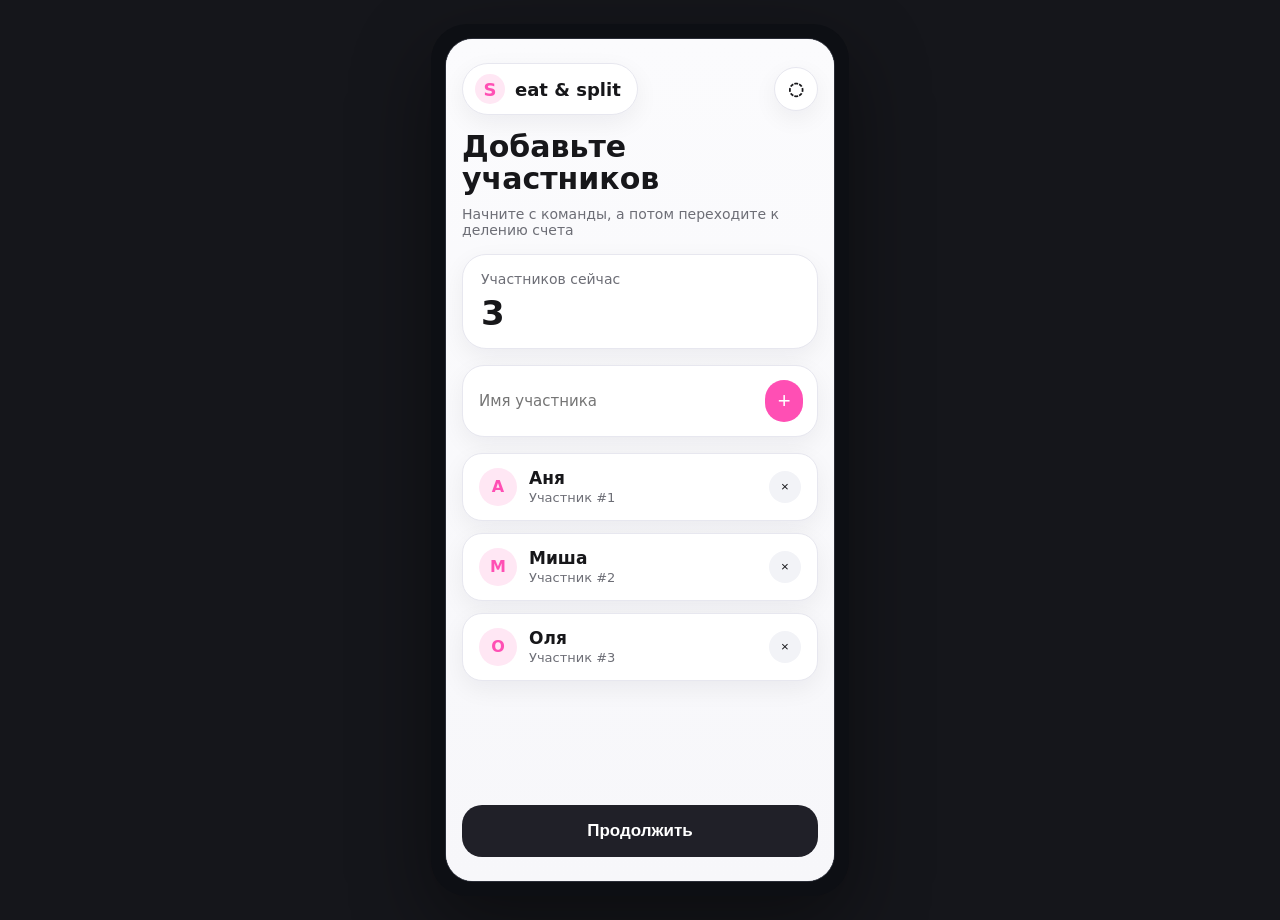
==== SplitShot.html @ 784154a2 "ui-ux/8 добавил интерактивный прототип" ====
<!doctype html>
<html lang="ru">
<head>
<meta charset="utf-8">
<meta name="viewport" content="width=device-width, initial-scale=1">
<title>SplitShot Prototype Fixed</title>
<style>
:root{
  --bg:#f7f7fa; --surface:#ffffff; --surface2:#fbfbfd; --border:#e7e7ef;
  --text:#17171a; --muted:#6d6e76; --accent:#ff4fb4; --accentSoft:#ffe7f4;
  --soft:#f2f3f7; --dark:#202028; --success:#17b26a; --warning:#f79009;
  --shadow:0 8px 24px rgba(23,23,26,.06);
}
body.dark{
  --bg:#121319; --surface:#1a1c25; --surface2:#161821; --border:#2a2d38;
  --text:#f5f7fb; --muted:#aab0bd; --accent:#ff69bf; --accentSoft:#3b2433;
  --soft:#252935; --dark:#f5f7fb; --shadow:0 12px 26px rgba(0,0,0,.26);
}
*{box-sizing:border-box}
body{
  margin:0; font-family:Inter,system-ui,-apple-system,Segoe UI,Roboto,Arial,sans-serif;
  background:#15161b; color:#eef0f4; min-height:100vh; display:grid; place-items:center; padding:24px;
}
.layout{display:flex; gap:28px; align-items:flex-start; justify-content:center; width:100%; max-width:1280px}
.notes{width:340px; line-height:1.45}
.notes h1{margin:0 0 10px; font-size:26px}
.notes p{margin:0 0 10px; color:#cfd3dd}
.chips{display:flex; flex-wrap:wrap; gap:8px}
.chip{padding:10px 14px; border-radius:999px; background:#24262f; color:#fff; font-weight:700; font-size:14px}
.phone-shell{background:#0d0f14; padding:14px; border-radius:36px; box-shadow:0 28px 80px rgba(0,0,0,.42)}
.phone{width:390px; height:844px; position:relative; overflow:hidden; border-radius:28px; background:linear-gradient(180deg,#fbfbfd 0%,#f4f5f9 100%); border:1px solid #2a2d37}
body.dark .phone{background:linear-gradient(180deg,#151821 0%,#10131a 100%)}
.screen{
  position:absolute; inset:0; padding:24px 16px; display:none; flex-direction:column; gap:16px;
  background:linear-gradient(180deg,var(--surface2) 0%,var(--bg) 100%);
}
.screen.active{display:flex}
.header{display:flex; justify-content:space-between; align-items:center}
.head-row{display:flex; align-items:center; gap:12px}
.head-row h2{margin:0; font-size:26px; color:var(--text)}
.brand{
  display:flex; align-items:center; gap:10px; padding:10px 16px 10px 12px; border-radius:999px;
  background:var(--surface); border:1px solid var(--border); box-shadow:var(--shadow);
  color:var(--text); font-size:18px; font-weight:700; cursor:pointer;
}
.brand-logo{width:30px; height:30px; border-radius:50%; display:grid; place-items:center; background:var(--accentSoft); color:var(--accent); font-weight:800}
.icon-btn,.back-btn,.plus-btn,.mini-btn,.toggle,.mini-save{
  border:none; cursor:pointer; transition:transform .16s ease;
}
.icon-btn:hover,.back-btn:hover,.plus-btn:hover,.mini-btn:hover,.mini-save:hover,.brand:hover,.row:hover,.card:hover,.pill:hover,.primary-btn:hover{transform:translateY(-1px)}
.icon-btn,.back-btn{
  width:44px; height:44px; border-radius:999px; background:var(--surface); border:1px solid var(--border);
  box-shadow:var(--shadow); display:grid; place-items:center; color:var(--text); font-size:18px; font-weight:700;
}
.title{font-size:30px; line-height:1.08; font-weight:800; color:var(--text)}
.subtitle{margin-top:-6px; font-size:14px; color:var(--muted)}
.summary,.card,.row,.participant,.profile-box,.input-wrap,.editor-row,.list-box{
  background:var(--surface); border:1px solid var(--border); box-shadow:var(--shadow);
}
.summary{border-radius:24px; padding:16px 18px}
.summary .label{font-size:14px; color:var(--muted)}
.summary .value{margin-top:8px; font-size:34px; font-weight:800; line-height:1.08; color:var(--text)}
.row,.participant{border-radius:20px; padding:14px 16px; display:flex; align-items:center; justify-content:space-between; gap:12px}
.row{padding:18px; cursor:pointer}
.row.selected,.card.selected{border-color:var(--accent); background:rgba(255,79,180,.06)}
.row-title{font-size:18px; font-weight:800; color:var(--text)}
.row-sub{margin-top:4px; font-size:14px; color:var(--muted)}
.tail{color:var(--text); font-weight:800; white-space:nowrap}
.card{border-radius:30px; padding:24px; display:flex; flex-direction:column; gap:22px; cursor:pointer}
.top-row{display:flex; justify-content:space-between; align-items:center}
.soft-icon{width:42px; height:42px; border-radius:50%; background:var(--soft); display:grid; place-items:center; color:var(--text); font-weight:700}
.amount-chip{padding:8px 14px; border-radius:999px; background:var(--dark); color:var(--surface); font-weight:700; font-size:16px}
body.dark .amount-chip,body.dark .primary-btn{color:#17171a}
.badge{padding:6px 10px; border-radius:999px; background:var(--accentSoft); color:var(--accent); font-size:12px; font-weight:800}
.card-title{font-size:21px; line-height:1.15; font-weight:800; color:var(--text)}
.card-sub{margin-top:6px; font-size:14px; color:var(--muted)}
.primary-btn{margin-top:auto; border:none; border-radius:20px; padding:16px 18px; background:var(--dark); color:var(--surface); font-size:17px; font-weight:700; cursor:pointer}
.primary-btn:disabled{opacity:.45; cursor:not-allowed}
.participants-list,.assign-list,.items-list{display:flex; flex-direction:column; gap:12px}
.participant-left{display:flex; align-items:center; gap:12px}
.avatar{width:38px; height:38px; border-radius:50%; display:grid; place-items:center; background:var(--accentSoft); color:var(--accent); font-weight:800}
.participant-name{font-size:17px; font-weight:800; color:var(--text)}
.participant-meta{font-size:13px; color:var(--muted); margin-top:2px}
.mini-btn{width:32px; height:32px; border-radius:999px; background:var(--soft); color:var(--text); display:grid; place-items:center}
.input-wrap,.editor-row{border-radius:22px; padding:14px; display:flex; gap:10px; align-items:center}
.text-input,.number-input,.select-input{
  width:100%; border:none; outline:none; background:transparent; color:var(--text); font-size:15px; font-family:inherit;
}
.number-input{text-align:right; max-width:120px}
.plus-btn{width:42px; height:42px; border-radius:999px; background:var(--accent); color:#fff; display:grid; place-items:center; font-size:22px}
.mini-save{padding:10px 12px; border-radius:14px; background:var(--accent); color:#fff; font-weight:700}
.summary-edit{display:flex; gap:10px; align-items:center; margin-top:12px}
.summary-edit .number-input{
  max-width:120px; background:var(--soft); padding:10px 12px; border-radius:12px; border:1px solid var(--border);
}
.two-inputs{display:grid; grid-template-columns:1fr 110px 42px; gap:10px}
.pill-row{display:flex; gap:10px; flex-wrap:wrap}
.pill{padding:11px 15px; border-radius:999px; border:1px solid var(--border); background:var(--surface); color:var(--text); font-weight:700; cursor:pointer}
.pill.active{background:var(--dark); border-color:var(--dark); color:var(--surface)}
body.dark .pill.active{color:#17171a}
.list-box{border-radius:22px; padding:14px}
.list-title{font-size:13px; color:var(--muted); margin-bottom:10px; text-transform:uppercase; letter-spacing:.04em; font-weight:700}
.history-item{padding:12px 0; border-bottom:1px solid var(--border)}
.history-item:last-child{border-bottom:none}
.history-top{display:flex; justify-content:space-between; gap:12px; color:var(--text); font-weight:800; font-size:15px}
.history-sub{margin-top:4px; color:var(--muted); font-size:13px}
.profile-box{border-radius:24px; padding:18px; display:flex; align-items:center; gap:14px}
.toggle{width:56px; height:32px; border-radius:999px; background:var(--soft); position:relative; border:1px solid var(--border)}
.toggle:after{content:""; position:absolute; top:3px; left:3px; width:24px; height:24px; border-radius:50%; background:var(--surface); box-shadow:0 3px 8px rgba(0,0,0,.12); transition:left .2s ease}
.toggle.on{background:var(--accent); border-color:var(--accent)}
.toggle.on:after{left:27px}
.hint{margin-top:-4px; font-size:12px; color:var(--muted)}
.accent{color:var(--accent); font-weight:800}
</style>
</head>
<body>
<div class="layout">
  <div class="phone-shell">
    <div class="phone">
      <section class="screen active" id="participants">
        <div class="header">
          <div class="brand" data-go="participants"><div class="brand-logo">S</div><span>eat & split</span></div>
          <button class="icon-btn" data-go="profile">◌</button>
        </div>
        <div class="title" data-i18n="participantsTitle">Добавьте<br>участников</div>
        <div class="subtitle" data-i18n="participantsSubtitle">Начните с команды, а потом переходите к делению счета</div>
        <div class="summary">
          <div class="label" data-i18n="participantsNow">Участников сейчас</div>
          <div class="value" id="participantsCountValue">3</div>
        </div>
        <div class="input-wrap">
          <input id="participantNameInput" class="text-input" data-placeholder="participantPlaceholder" placeholder="Имя участника">
          <button class="plus-btn" id="addParticipantBtn">+</button>
        </div>
        <div class="participants-list" id="participantsList">
          <div class="participant"><div class="participant-left"><div class="avatar">А</div><div><div class="participant-name">Аня</div><div class="participant-meta">Участник #1</div></div></div><button class="mini-btn">×</button></div>
          <div class="participant"><div class="participant-left"><div class="avatar">М</div><div><div class="participant-name">Миша</div><div class="participant-meta">Участник #2</div></div></div><button class="mini-btn">×</button></div>
          <div class="participant"><div class="participant-left"><div class="avatar">О</div><div><div class="participant-name">Оля</div><div class="participant-meta">Участник #3</div></div></div><button class="mini-btn">×</button></div>
        </div>
        <button class="primary-btn" id="goToHomeBtn" data-i18n="continue">Продолжить</button>
      </section>

      <section class="screen" id="home">
        <div class="header">
          <div class="brand" data-go="participants"><div class="brand-logo">S</div><span>eat & split</span></div>
          <button class="icon-btn" data-go="profile">◌</button>
        </div>
        <div class="title" data-i18n="homeTitle">Как хотите<br>разделить счет?</div>
        <div class="subtitle" data-i18n="homeSubtitle">Сначала выберите режим, затем подтвердите расчет</div>
        <div class="summary">
          <div class="label" data-i18n="billTotal">Итого по счету</div>
          <div class="value" id="homeTotalValue">2 980 ₽</div>
          <div class="summary-edit">
            <input id="totalAmountInput" class="number-input" type="number" min="0" step="1" value="2980" aria-label="Total amount">
            <button class="mini-save" id="saveTotalBtn" data-i18n="apply">Применить</button>
          </div>
        </div>
        <div class="card selected" data-go="splitSetup">
          <div class="top-row"><div class="soft-icon">◌◌</div><div class="badge" data-i18n="mainFlow">main flow</div></div>
          <div><div class="card-title" data-i18n="splitBill">Разделить счет</div><div class="card-sub" data-i18n="splitBillSub">Поровну, по людям или по позициям</div></div>
        </div>
        <div class="card" data-go="fullPayment">
          <div class="top-row"><div class="soft-icon">◌</div><div class="amount-chip" id="homeAmountChip">2 980 ₽</div></div>
          <div><div class="card-title" data-i18n="payFull">Оплатить счет целиком</div><div class="card-sub" data-i18n="payFullSub">Один участник берет на себя весь счет</div></div>
        </div>
        <button class="primary-btn" data-go="splitSetup" data-i18n="continue">Продолжить</button>
      </section>

      <section class="screen" id="fullPayment">
        <div class="head-row"><button class="back-btn" data-go="home">←</button><h2 data-i18n="fullPaymentTitle">Оплата целиком</h2></div>
        <div class="summary"><div class="label" data-i18n="toPay">К оплате</div><div class="value" id="fullPaymentValue">2 980 ₽</div></div>
        <div class="row"><div><div class="row-title" data-i18n="payer">Плательщик</div><div class="row-sub" data-i18n="payerSub">Один участник оплачивает всю сумму</div></div><div class="tail" data-i18n="onePerson">1 чел.</div></div>
        <div class="row"><div><div class="row-title" data-i18n="participantsInGroup">Участников в компании</div><div class="row-sub" data-i18n="participantsInGroupSub">Для истории и дальнейших сценариев</div></div><div class="tail" id="fullParticipantsTail">3</div></div>
        <button class="primary-btn" id="confirmFullPaymentBtn" data-i18n="confirm">Подтвердить</button>
      </section>

      <section class="screen" id="splitSetup">
        <div class="head-row"><button class="back-btn" data-go="home">←</button><h2 data-i18n="splitModeTitle">Режим деления</h2></div>
        <div class="subtitle" style="margin-top:0" data-i18n="splitModeSubtitle">Выберите подходящий способ распределения суммы</div>
        <div class="row" data-go="equalSplit"><div><div class="row-title" data-i18n="equalSplit">Поровну</div><div class="row-sub" data-i18n="equalSplitSub">Сумма делится на всех участников одинаково</div></div><div class="tail">→</div></div>
        <div class="row" data-go="splitByPeople"><div><div class="row-title" data-i18n="byPeople">По людям</div><div class="row-sub" data-i18n="byPeopleSub">Введите отдельную сумму для каждого участника</div></div><div class="tail">→</div></div>
        <div class="row" data-go="splitByItems"><div><div class="row-title" data-i18n="byItems">По позициям</div><div class="row-sub" data-i18n="byItemsSub">Выберите участника и добавляйте его блюда/позиции</div></div><div class="tail">→</div></div>
      </section>

      <section class="screen" id="equalSplit">
        <div class="head-row"><button class="back-btn" data-go="splitSetup">←</button><h2 data-i18n="equalSplitTitle">Деление поровну</h2></div>
        <div class="summary"><div class="label" data-i18n="totalAmount">Общая сумма</div><div class="value" id="equalTotalValue">2 980 ₽</div></div>
        <div class="row"><div><div class="row-title" data-i18n="participantsCount">Количество участников</div><div class="row-sub" data-i18n="participantsCountSub">Равное деление на всех из списка</div></div><div class="tail" id="equalParticipantsValue">3</div></div>
        <div class="row selected"><div><div class="row-title" data-i18n="eachPays">Каждый платит</div><div class="row-sub" data-i18n="eachPaysSub">Итоговая сумма на человека</div></div><div class="tail accent" id="equalPerPersonValue">993.33 ₽</div></div>
        <button class="primary-btn" id="saveEqualSplitBtn" data-i18n="saveCalculation">Сохранить расчет</button>
      </section>

      <section class="screen" id="splitByPeople">
        <div class="head-row"><button class="back-btn" data-go="splitSetup">←</button><h2 data-i18n="splitByPeopleTitle">Деление по людям</h2></div>
        <div class="summary"><div class="label" data-i18n="assignedToParticipants">Назначено участникам</div><div class="value" id="peopleAssignedTotal">2 980 ₽</div><div class="hint" id="peopleRemainingHint">Остаток: 0 ₽</div></div>
        <div class="assign-list" id="peopleAssignList"></div>
        <button class="primary-btn" id="savePeopleSplitBtn" data-i18n="saveCalculation">Сохранить расчет</button>
      </section>

      <section class="screen" id="splitByItems">
        <div class="head-row"><button class="back-btn" data-go="splitSetup">←</button><h2 data-i18n="splitByItemsTitle">Деление по позициям</h2></div>
        <div class="pill-row" id="itemParticipantsPills"></div>
        <div class="two-inputs">
          <div class="input-wrap" style="padding:0 14px; min-height:50px;"><input id="itemNameInput" class="text-input" data-placeholder="itemNamePlaceholder" placeholder="Название позиции"></div>
          <div class="input-wrap" style="padding:0 14px; min-height:50px;"><input id="itemPriceInput" class="number-input" type="number" min="0" step="1" data-placeholder="pricePlaceholder" placeholder="₽"></div>
          <button class="plus-btn" id="addItemBtn">+</button>
        </div>
        <div class="summary"><div class="label" data-i18n="assignedByItems">Назначено по позициям</div><div class="value" id="itemsAssignedTotal">0 ₽</div><div class="hint" id="itemsRemainingHint">Остаток: 2 980 ₽</div></div>
        <div class="items-list" id="itemsList"></div>
        <button class="primary-btn" id="saveItemsSplitBtn" data-i18n="saveCalculation">Сохранить расчет</button>
      </section>

      <section class="screen" id="profile">
        <div class="head-row"><button class="back-btn" data-go="home">←</button><h2 data-i18n="profileTitle">Профиль</h2></div>
        <div class="profile-box"><div class="avatar">G</div><div><div class="row-title" style="font-size:24px">Guest</div><div class="row-sub" data-i18n="localProfile">Локальный профиль приложения</div></div></div>
        <div class="row" id="themeRow"><div><div class="row-title" data-i18n="theme">Тема</div><div class="row-sub" data-i18n="themeSub">Переключение между светлой и темной</div></div><div class="tail" id="themeTail">Светлая</div></div>
        <div class="row" data-go="historyScreen"><div><div class="row-title" data-i18n="history">История</div><div class="row-sub" data-i18n="historySub">Ранее сохраненные разделения счета</div></div><div class="tail">→</div></div>
        <div class="row" data-go="settingsScreen"><div><div class="row-title" data-i18n="settings">Настройки</div><div class="row-sub" data-i18n="settingsSub">Язык интерфейса и уведомления</div></div><div class="tail">→</div></div>
      </section>

      <section class="screen" id="historyScreen">
        <div class="head-row"><button class="back-btn" data-go="profile">←</button><h2 data-i18n="history">История</h2></div>
        <div class="list-box"><div class="list-title" data-i18n="savedCalculations">Сохраненные расчеты</div><div id="historyList"></div></div>
      </section>

      <section class="screen" id="settingsScreen">
        <div class="head-row"><button class="back-btn" data-go="profile">←</button><h2 data-i18n="settings">Настройки</h2></div>
        <div class="row" style="cursor:default">
          <div style="flex:1"><div class="row-title" data-i18n="language">Язык</div><div class="row-sub" data-i18n="languageSub">Выберите язык интерфейса</div></div>
          <select id="languageSelect" class="select-input" style="max-width:140px; background:var(--soft); padding:10px 12px; border-radius:12px; border:1px solid var(--border);">
            <option value="Русский">Русский</option>
            <option value="English">English</option>
            <option value="Deutsch">Deutsch</option>
          </select>
        </div>
        <div class="row" style="cursor:default">
          <div style="flex:1"><div class="row-title" data-i18n="notifications">Уведомления</div><div class="row-sub" data-i18n="notificationsSub">Напоминания и системные сообщения</div></div>
          <button class="toggle on" id="notificationsToggle"></button>
        </div>
        <div class="summary"><div class="label" data-i18n="currentSettings">Текущие настройки</div><div class="value" id="settingsSummaryValue" style="font-size:28px">Русский · Вкл</div></div>
      </section>
    </div>
  </div>
</div>

<script>
(function () {
  var state = {
    total: 2980,
    participants: ["Аня", "Миша", "Оля"],
    theme: "light",
    language: "Русский",
    notifications: true,
    byPeople: {},
    selectedParticipant: "Аня",
    items: {"Аня":[{name:"Паста",price:990}],"Миша":[{name:"Пицца",price:1290}],"Оля":[]},
    history: [{type:"draft"}]
  };

  var locales = {
    "Русский": {
      notesTitle: "SplitShot — working prototype",
      notesText: "Исправленная версия: участники отображаются, добавляются, сумма меняется, язык меняется во всем приложении.",
      chip1: "Участники", chip2: "Сумма счета", chip3: "Язык", chip4: "История",
      participantsTitle: "Добавьте<br>участников",
      participantsSubtitle: "Начните с команды, а потом переходите к делению счета",
      participantsNow: "Участников сейчас",
      participantPlaceholder: "Имя участника",
      continue: "Продолжить",
      homeTitle: "Как хотите<br>разделить счет?",
      homeSubtitle: "Сначала выберите режим, затем подтвердите расчет",
      billTotal: "Итого по счету",
      editBill: "Изменить сумму счета",
      editBillSub: "Новое значение применяется ко всем экранам",
      apply: "Применить",
      mainFlow: "main flow",
      splitBill: "Разделить счет",
      splitBillSub: "Поровну, по людям или по позициям",
      payFull: "Оплатить счет целиком",
      payFullSub: "Один участник берет на себя весь счет",
      fullPaymentTitle: "Оплата целиком",
      toPay: "К оплате",
      payer: "Плательщик",
      payerSub: "Один участник оплачивает всю сумму",
      onePerson: "1 чел.",
      participantsInGroup: "Участников в компании",
      participantsInGroupSub: "Для истории и дальнейших сценариев",
      confirm: "Подтвердить",
      splitModeTitle: "Режим деления",
      splitModeSubtitle: "Выберите подходящий способ распределения суммы",
      equalSplit: "Поровну",
      equalSplitSub: "Сумма делится на всех участников одинаково",
      byPeople: "По людям",
      byPeopleSub: "Введите отдельную сумму для каждого участника",
      byItems: "По позициям",
      byItemsSub: "Выберите участника и добавляйте его блюда/позиции",
      equalSplitTitle: "Деление поровну",
      totalAmount: "Общая сумма",
      participantsCount: "Количество участников",
      participantsCountSub: "Равное деление на всех из списка",
      eachPays: "Каждый платит",
      eachPaysSub: "Итоговая сумма на человека",
      saveCalculation: "Сохранить расчет",
      splitByPeopleTitle: "Деление по людям",
      assignedToParticipants: "Назначено участникам",
      splitByItemsTitle: "Деление по позициям",
      itemNamePlaceholder: "Название позиции",
      pricePlaceholder: "₽",
      assignedByItems: "Назначено по позициям",
      profileTitle: "Профиль",
      localProfile: "Локальный профиль приложения",
      theme: "Тема",
      themeSub: "Переключение между светлой и темной",
      history: "История",
      historySub: "Ранее сохраненные разделения счета",
      settings: "Настройки",
      settingsSub: "Язык интерфейса и уведомления",
      savedCalculations: "Сохраненные расчеты",
      language: "Язык",
      languageSub: "Выберите язык интерфейса",
      notifications: "Уведомления",
      notificationsSub: "Напоминания и системные сообщения",
      currentSettings: "Текущие настройки",
      light: "Светлая",
      dark: "Темная",
      on: "Вкл",
      off: "Выкл",
      participantIndex: "Участник #{index}",
      individualAmount: "Индивидуальная сумма",
      remaining: "Остаток: {amount}",
      assignedItemTo: "Позиция назначена участнику {name}",
      noItemsYet: "Пока нет позиций",
      historyDraftTitle: "Стартовый пример",
      historyDraftDetails: "Подготовлен экран для презентации",
      historyEqualTitle: "Деление поровну",
      historyEqualDetails: "{count} участников · по {amount} каждому",
      historyPeopleTitle: "Деление по людям",
      historyPeopleDetails: "Назначено {assigned} · остаток {remaining}",
      historyItemsTitle: "Деление по позициям",
      historyItemsDetails: "{count} позиций · назначено {assigned}",
      historyFullTitle: "Оплата целиком",
      historyFullDetails: "Один участник оплатил {amount}"
    },
    "English": {
      notesTitle: "SplitShot — working prototype",
      notesText: "Fixed version: participants render correctly, can be added, total price changes, and language updates across the whole app.",
      chip1: "Participants", chip2: "Bill total", chip3: "Language", chip4: "History",
      participantsTitle: "Add<br>participants",
      participantsSubtitle: "Start with the group, then continue to bill splitting",
      participantsNow: "Participants now",
      participantPlaceholder: "Participant name",
      continue: "Continue",
      homeTitle: "How do you want<br>to split the bill?",
      homeSubtitle: "Choose a mode first, then confirm the calculation",
      billTotal: "Bill total",
      editBill: "Edit bill amount",
      editBillSub: "The new value is applied on all screens",
      apply: "Apply",
      mainFlow: "main flow",
      splitBill: "Split the bill",
      splitBillSub: "Equally, by people, or by items",
      payFull: "Pay the full bill",
      payFullSub: "One participant covers the whole bill",
      fullPaymentTitle: "Full payment",
      toPay: "To pay",
      payer: "Payer",
      payerSub: "One participant pays the whole amount",
      onePerson: "1 person",
      participantsInGroup: "Participants in group",
      participantsInGroupSub: "Used for history and follow-up flows",
      confirm: "Confirm",
      splitModeTitle: "Split mode",
      splitModeSubtitle: "Choose the preferred way to distribute the amount",
      equalSplit: "Equal split",
      equalSplitSub: "The total is split equally among all participants",
      byPeople: "By people",
      byPeopleSub: "Enter a separate amount for each participant",
      byItems: "By items",
      byItemsSub: "Choose a participant and add their items",
      equalSplitTitle: "Equal split",
      totalAmount: "Total amount",
      participantsCount: "Participants count",
      participantsCountSub: "Equal split across everyone in the list",
      eachPays: "Each pays",
      eachPaysSub: "Final amount per person",
      saveCalculation: "Save calculation",
      splitByPeopleTitle: "Split by people",
      assignedToParticipants: "Assigned to participants",
      splitByItemsTitle: "Split by items",
      itemNamePlaceholder: "Item name",
      pricePlaceholder: "$",
      assignedByItems: "Assigned by items",
      profileTitle: "Profile",
      localProfile: "Local app profile",
      theme: "Theme",
      themeSub: "Switch between light and dark",
      history: "History",
      historySub: "Previously saved bill splits",
      settings: "Settings",
      settingsSub: "Interface language and notifications",
      savedCalculations: "Saved calculations",
      language: "Language",
      languageSub: "Choose the interface language",
      notifications: "Notifications",
      notificationsSub: "Reminders and system messages",
      currentSettings: "Current settings",
      light: "Light",
      dark: "Dark",
      on: "On",
      off: "Off",
      participantIndex: "Participant #{index}",
      individualAmount: "Individual amount",
      remaining: "Remaining: {amount}",
      assignedItemTo: "Item assigned to {name}",
      noItemsYet: "No items yet",
      historyDraftTitle: "Starter example",
      historyDraftDetails: "Presentation screen prepared",
      historyEqualTitle: "Equal split",
      historyEqualDetails: "{count} participants · {amount} each",
      historyPeopleTitle: "Split by people",
      historyPeopleDetails: "Assigned {assigned} · remaining {remaining}",
      historyItemsTitle: "Split by items",
      historyItemsDetails: "{count} items · assigned {assigned}",
      historyFullTitle: "Full payment",
      historyFullDetails: "One participant paid {amount}"
    },
    "Deutsch": {
      notesTitle: "SplitShot — funktionierender Prototyp",
      notesText: "Korrigierte Version: Teilnehmer werden angezeigt, können hinzugefügt werden, der Gesamtbetrag ändert sich und die Sprache aktualisiert die ganze App.",
      chip1: "Teilnehmer", chip2: "Rechnungsbetrag", chip3: "Sprache", chip4: "Verlauf",
      participantsTitle: "Teilnehmer<br>hinzufügen",
      participantsSubtitle: "Starte mit der Gruppe und gehe dann zur Aufteilung der Rechnung",
      participantsNow: "Teilnehmer aktuell",
      participantPlaceholder: "Name des Teilnehmers",
      continue: "Weiter",
      homeTitle: "Wie möchtet ihr<br>die Rechnung teilen?",
      homeSubtitle: "Wähle zuerst einen Modus und bestätige dann die Berechnung",
      billTotal: "Rechnung gesamt",
      editBill: "Rechnungsbetrag ändern",
      editBillSub: "Der neue Wert gilt auf allen Screens",
      apply: "Anwenden",
      mainFlow: "main flow",
      splitBill: "Rechnung teilen",
      splitBillSub: "Gleichmäßig, nach Personen oder nach Positionen",
      payFull: "Komplett bezahlen",
      payFullSub: "Eine Person übernimmt die ganze Rechnung",
      fullPaymentTitle: "Komplettzahlung",
      toPay: "Zu zahlen",
      payer: "Zahler",
      payerSub: "Eine Person zahlt den Gesamtbetrag",
      onePerson: "1 Person",
      participantsInGroup: "Teilnehmer in der Gruppe",
      participantsInGroupSub: "Für Verlauf und weitere Abläufe",
      confirm: "Bestätigen",
      splitModeTitle: "Teilungsmodus",
      splitModeSubtitle: "Wähle die passende Art der Verteilung",
      equalSplit: "Gleichmäßig",
      equalSplitSub: "Der Gesamtbetrag wird gleichmäßig auf alle verteilt",
      byPeople: "Nach Personen",
      byPeopleSub: "Gib für jede Person einen eigenen Betrag ein",
      byItems: "Nach Positionen",
      byItemsSub: "Wähle eine Person und füge ihre Positionen hinzu",
      equalSplitTitle: "Gleichmäßige Teilung",
      totalAmount: "Gesamtbetrag",
      participantsCount: "Anzahl Teilnehmer",
      participantsCountSub: "Gleichmäßig auf alle in der Liste verteilt",
      eachPays: "Jede Person zahlt",
      eachPaysSub: "Endbetrag pro Person",
      saveCalculation: "Berechnung speichern",
      splitByPeopleTitle: "Nach Personen teilen",
      assignedToParticipants: "Teilnehmern zugewiesen",
      splitByItemsTitle: "Nach Positionen teilen",
      itemNamePlaceholder: "Name der Position",
      pricePlaceholder: "€",
      assignedByItems: "Nach Positionen zugewiesen",
      profileTitle: "Profil",
      localProfile: "Lokales App-Profil",
      theme: "Thema",
      themeSub: "Zwischen hell und dunkel wechseln",
      history: "Verlauf",
      historySub: "Frühere gespeicherte Aufteilungen",
      settings: "Einstellungen",
      settingsSub: "Sprache und Benachrichtigungen",
      savedCalculations: "Gespeicherte Berechnungen",
      language: "Sprache",
      languageSub: "Wähle die Sprache der Oberfläche",
      notifications: "Benachrichtigungen",
      notificationsSub: "Erinnerungen und Systemmeldungen",
      currentSettings: "Aktuelle Einstellungen",
      light: "Hell",
      dark: "Dunkel",
      on: "An",
      off: "Aus",
      participantIndex: "Teilnehmer #{index}",
      individualAmount: "Individueller Betrag",
      remaining: "Rest: {amount}",
      assignedItemTo: "Position zugewiesen an {name}",
      noItemsYet: "Noch keine Positionen",
      historyDraftTitle: "Startbeispiel",
      historyDraftDetails: "Präsentationsscreen vorbereitet",
      historyEqualTitle: "Gleichmäßige Teilung",
      historyEqualDetails: "{count} Teilnehmer · jeweils {amount}",
      historyPeopleTitle: "Nach Personen teilen",
      historyPeopleDetails: "{assigned} zugewiesen · Rest {remaining}",
      historyItemsTitle: "Nach Positionen teilen",
      historyItemsDetails: "{count} Positionen · {assigned} zugewiesen",
      historyFullTitle: "Komplettzahlung",
      historyFullDetails: "Eine Person zahlte {amount}"
    }
  };

  var screens = document.querySelectorAll(".screen");

  function tr(key, params) {
    var dict = locales[state.language] || locales["Русский"];
    var text = dict[key] || key;
    params = params || {};
    Object.keys(params).forEach(function (k) {
      text = text.replace(new RegExp("\\{" + k + "\\}", "g"), params[k]);
    });
    return text;
  }

  function localeCode() {
    if (state.language === "English") return "en-US";
    if (state.language === "Deutsch") return "de-DE";
    return "ru-RU";
  }

  function currencySymbol() {
    if (state.language === "English") return "$";
    if (state.language === "Deutsch") return "€";
    return "₽";
  }

  function formatCurrency(n) {
    n = Number(n || 0);
    return n.toLocaleString(localeCode(), {maximumFractionDigits: 2}) + " " + currencySymbol();
  }

  function initials(name) {
    return (name || "?").trim().charAt(0).toUpperCase();
  }

  function ensureState() {
    var each = +(state.total / Math.max(state.participants.length, 1)).toFixed(2);
    state.participants.forEach(function (name) {
      if (state.byPeople[name] === undefined) state.byPeople[name] = each;
      if (!state.items[name]) state.items[name] = [];
    });
    if (state.participants.indexOf(state.selectedParticipant) === -1) {
      state.selectedParticipant = state.participants[0] || "";
    }
  }

  function historyText(entry) {
    if (entry.type === "equal") {
      return {title: tr("historyEqualTitle"), details: tr("historyEqualDetails", {count: entry.count, amount: formatCurrency(entry.per)})};
    }
    if (entry.type === "people") {
      return {title: tr("historyPeopleTitle"), details: tr("historyPeopleDetails", {assigned: formatCurrency(entry.assigned), remaining: formatCurrency(entry.remaining)})};
    }
    if (entry.type === "items") {
      return {title: tr("historyItemsTitle"), details: tr("historyItemsDetails", {count: entry.count, assigned: formatCurrency(entry.assigned)})};
    }
    if (entry.type === "full") {
      return {title: tr("historyFullTitle"), details: tr("historyFullDetails", {amount: formatCurrency(entry.amount)})};
    }
    return {title: tr("historyDraftTitle"), details: tr("historyDraftDetails")};
  }

  function applyStaticTranslations() {
    document.documentElement.lang = state.language === "English" ? "en" : (state.language === "Deutsch" ? "de" : "ru");
    Array.prototype.forEach.call(document.querySelectorAll("[data-i18n]"), function (el) {
      el.innerHTML = tr(el.getAttribute("data-i18n"));
    });
    Array.prototype.forEach.call(document.querySelectorAll("[data-placeholder]"), function (el) {
      el.placeholder = tr(el.getAttribute("data-placeholder"));
    });
    document.getElementById("languageSelect").value = state.language;
  }

  function showScreen(id) {
    Array.prototype.forEach.call(screens, function (screen) {
      screen.classList.remove("active");
      screen.style.display = "none";
    });
    var next = document.getElementById(id);
    next.style.display = "flex";
    next.classList.add("active");
  }

  function renderParticipants() {
    ensureState();
    var box = document.getElementById("participantsList");
    box.innerHTML = "";
    state.participants.forEach(function (name, index) {
      var div = document.createElement("div");
      div.className = "participant";
      div.innerHTML =
        '<div class="participant-left">' +
          '<div class="avatar">' + initials(name) + '</div>' +
          '<div><div class="participant-name">' + name + '</div><div class="participant-meta">' + tr("participantIndex", {index: index + 1}) + '</div></div>' +
        '</div>' +
        '<button class="mini-btn" data-remove="' + name + '">×</button>';
      box.appendChild(div);
    });
    document.getElementById("participantsCountValue").textContent = String(state.participants.length);
    document.getElementById("goToHomeBtn").disabled = state.participants.length === 0;
    document.getElementById("fullParticipantsTail").textContent = String(state.participants.length);
  }

  function renderHome() {
    document.getElementById("homeTotalValue").textContent = formatCurrency(state.total);
    document.getElementById("homeAmountChip").textContent = formatCurrency(state.total);
    document.getElementById("fullPaymentValue").textContent = formatCurrency(state.total);
    document.getElementById("equalTotalValue").textContent = formatCurrency(state.total);
    document.getElementById("totalAmountInput").value = String(state.total);
  }

  function renderEqual() {
    var count = Math.max(state.participants.length, 1);
    var per = +(state.total / count).toFixed(2);
    document.getElementById("equalParticipantsValue").textContent = String(count);
    document.getElementById("equalPerPersonValue").textContent = formatCurrency(per);
  }

  function renderPeople() {
    ensureState();
    var box = document.getElementById("peopleAssignList");
    box.innerHTML = "";
    var assigned = 0;
    state.participants.forEach(function (name) {
      var value = Number(state.byPeople[name] || 0);
      assigned += value;
      var row = document.createElement("div");
      row.className = "participant";
      row.innerHTML =
        '<div class="participant-left">' +
          '<div class="avatar">' + initials(name) + '</div>' +
          '<div><div class="participant-name">' + name + '</div><div class="participant-meta">' + tr("individualAmount") + '</div></div>' +
        '</div>' +
        '<input class="number-input people-input" data-name="' + name + '" type="number" min="0" step="1" value="' + value + '">';
      box.appendChild(row);
    });
    var remaining = +(state.total - assigned).toFixed(2);
    document.getElementById("peopleAssignedTotal").textContent = formatCurrency(assigned);
    var hint = document.getElementById("peopleRemainingHint");
    hint.textContent = tr("remaining", {amount: formatCurrency(remaining)});
    hint.style.color = Math.abs(remaining) < 0.01 ? "var(--success)" : "var(--warning)";
  }

  function renderItems() {
    ensureState();
    var pills = document.getElementById("itemParticipantsPills");
    pills.innerHTML = "";
    state.participants.forEach(function (name) {
      var p = document.createElement("button");
      p.className = "pill" + (state.selectedParticipant === name ? " active" : "");
      p.textContent = name;
      p.addEventListener("click", function () {
        state.selectedParticipant = name;
        renderItems();
      });
      pills.appendChild(p);
    });

    var box = document.getElementById("itemsList");
    box.innerHTML = "";
    var assigned = 0;

    state.participants.forEach(function (name) {
      var list = state.items[name] || [];
      var subtotal = 0;
      list.forEach(function (item) { subtotal += Number(item.price || 0); });
      assigned += subtotal;

      var wrap = document.createElement("div");
      wrap.className = "list-box";
      var html = '<div class="list-title">' + name + ' · ' + formatCurrency(subtotal) + '</div>';
      if (list.length) {
        list.forEach(function (item) {
          html += '<div class="history-item"><div class="history-top"><span>' + item.name + '</span><span>' + formatCurrency(item.price) + '</span></div><div class="history-sub">' + tr("assignedItemTo", {name: name}) + '</div></div>';
        });
      } else {
        html += '<div class="history-sub">' + tr("noItemsYet") + '</div>';
      }
      wrap.innerHTML = html;
      box.appendChild(wrap);
    });

    var remaining = +(state.total - assigned).toFixed(2);
    document.getElementById("itemsAssignedTotal").textContent = formatCurrency(assigned);
    var hint = document.getElementById("itemsRemainingHint");
    hint.textContent = tr("remaining", {amount: formatCurrency(remaining)});
    hint.style.color = Math.abs(remaining) < 0.01 ? "var(--success)" : "var(--warning)";
  }

  function renderProfile() {
    document.getElementById("themeTail").textContent = state.theme === "dark" ? tr("dark") : tr("light");
  }

  function renderHistory() {
    var box = document.getElementById("historyList");
    box.innerHTML = "";
    state.history.forEach(function (entry) {
      var loc = historyText(entry);
      var div = document.createElement("div");
      div.className = "history-item";
      div.innerHTML =
        '<div class="history-top"><span>' + loc.title + '</span><span>' + formatCurrency(entry.amount || state.total) + '</span></div>' +
        '<div class="history-sub">' + loc.details + (entry.date ? " · " + entry.date : "") + '</div>';
      box.appendChild(div);
    });
  }

  function renderSettings() {
    document.getElementById("languageSelect").value = state.language;
    document.getElementById("notificationsToggle").classList.toggle("on", state.notifications);
    document.getElementById("settingsSummaryValue").textContent = state.language + " · " + (state.notifications ? tr("on") : tr("off"));
  }

  function applyTheme() {
    document.body.classList.toggle("dark", state.theme === "dark");
    renderProfile();
  }

  function normalizeAfterTotal() {
    var each = +(state.total / Math.max(state.participants.length, 1)).toFixed(2);
    state.participants.forEach(function (name) {
      state.byPeople[name] = each;
    });
  }

  function renderAll() {
    applyStaticTranslations();
    renderParticipants();
    renderHome();
    renderEqual();
    renderPeople();
    renderItems();
    renderProfile();
    renderHistory();
    renderSettings();
  }

  document.addEventListener("click", function (e) {
    var goEl = e.target.closest("[data-go]");
    if (goEl) {
      showScreen(goEl.getAttribute("data-go"));
      return;
    }

    var removeEl = e.target.closest("[data-remove]");
    if (removeEl) {
      var name = removeEl.getAttribute("data-remove");
      state.participants = state.participants.filter(function (p) { return p !== name; });
      delete state.byPeople[name];
      delete state.items[name];
      renderAll();
      return;
    }
  });

  document.getElementById("participantNameInput").addEventListener("keydown", function (e) {
    if (e.key === "Enter") {
      document.getElementById("addParticipantBtn").click();
    }
  });

  document.getElementById("addParticipantBtn").addEventListener("click", function () {
    var input = document.getElementById("participantNameInput");
    var value = input.value.trim();
    if (!value) return;
    state.participants.push(value);
    state.byPeople[value] = +(state.total / Math.max(state.participants.length, 1)).toFixed(2);
    state.items[value] = [];
    state.selectedParticipant = value;
    input.value = "";
    renderAll();
  });

  document.getElementById("goToHomeBtn").addEventListener("click", function () {
    showScreen("home");
  });

  document.getElementById("saveTotalBtn").addEventListener("click", function () {
    var next = Number(document.getElementById("totalAmountInput").value || 0);
    state.total = Math.max(0, next);
    normalizeAfterTotal();
    renderAll();
  });

  document.getElementById("themeRow").addEventListener("click", function () {
    state.theme = state.theme === "dark" ? "light" : "dark";
    applyTheme();
  });

  document.getElementById("languageSelect").addEventListener("change", function (e) {
    state.language = e.target.value;
    renderAll();
  });

  document.getElementById("notificationsToggle").addEventListener("click", function () {
    state.notifications = !state.notifications;
    renderSettings();
  });

  document.getElementById("peopleAssignList").addEventListener("input", function (e) {
    if (!e.target.classList.contains("people-input")) return;
    state.byPeople[e.target.getAttribute("data-name")] = Number(e.target.value || 0);
    renderPeople();
  });

  document.getElementById("addItemBtn").addEventListener("click", function () {
    var name = document.getElementById("itemNameInput").value.trim();
    var price = Number(document.getElementById("itemPriceInput").value || 0);
    if (!name || !price || !state.selectedParticipant) return;
    state.items[state.selectedParticipant].push({name: name, price: price});
    document.getElementById("itemNameInput").value = "";
    document.getElementById("itemPriceInput").value = "";
    renderItems();
  });

  document.getElementById("confirmFullPaymentBtn").addEventListener("click", function () {
    state.history.unshift({type: "full", amount: state.total, date: new Date().toLocaleString(localeCode())});
    renderHistory();
    showScreen("historyScreen");
  });

  document.getElementById("saveEqualSplitBtn").addEventListener("click", function () {
    var per = +(state.total / Math.max(state.participants.length, 1)).toFixed(2);
    state.history.unshift({type: "equal", amount: state.total, count: state.participants.length, per: per, date: new Date().toLocaleString(localeCode())});
    renderHistory();
    showScreen("historyScreen");
  });

  document.getElementById("savePeopleSplitBtn").addEventListener("click", function () {
    var assigned = 0;
    state.participants.forEach(function (name) { assigned += Number(state.byPeople[name] || 0); });
    var remaining = +(state.total - assigned).toFixed(2);
    state.history.unshift({type: "people", amount: state.total, assigned: assigned, remaining: remaining, date: new Date().toLocaleString(localeCode())});
    renderHistory();
    showScreen("historyScreen");
  });

  document.getElementById("saveItemsSplitBtn").addEventListener("click", function () {
    var assigned = 0;
    var count = 0;
    state.participants.forEach(function (name) {
      (state.items[name] || []).forEach(function (item) {
        assigned += Number(item.price || 0);
        count += 1;
      });
    });
    state.history.unshift({type: "items", amount: state.total, assigned: assigned, count: count, date: new Date().toLocaleString(localeCode())});
    renderHistory();
    showScreen("historyScreen");
  });

  renderAll();
  applyTheme();
  showScreen("participants");
})();
</script>
</body>
</html>
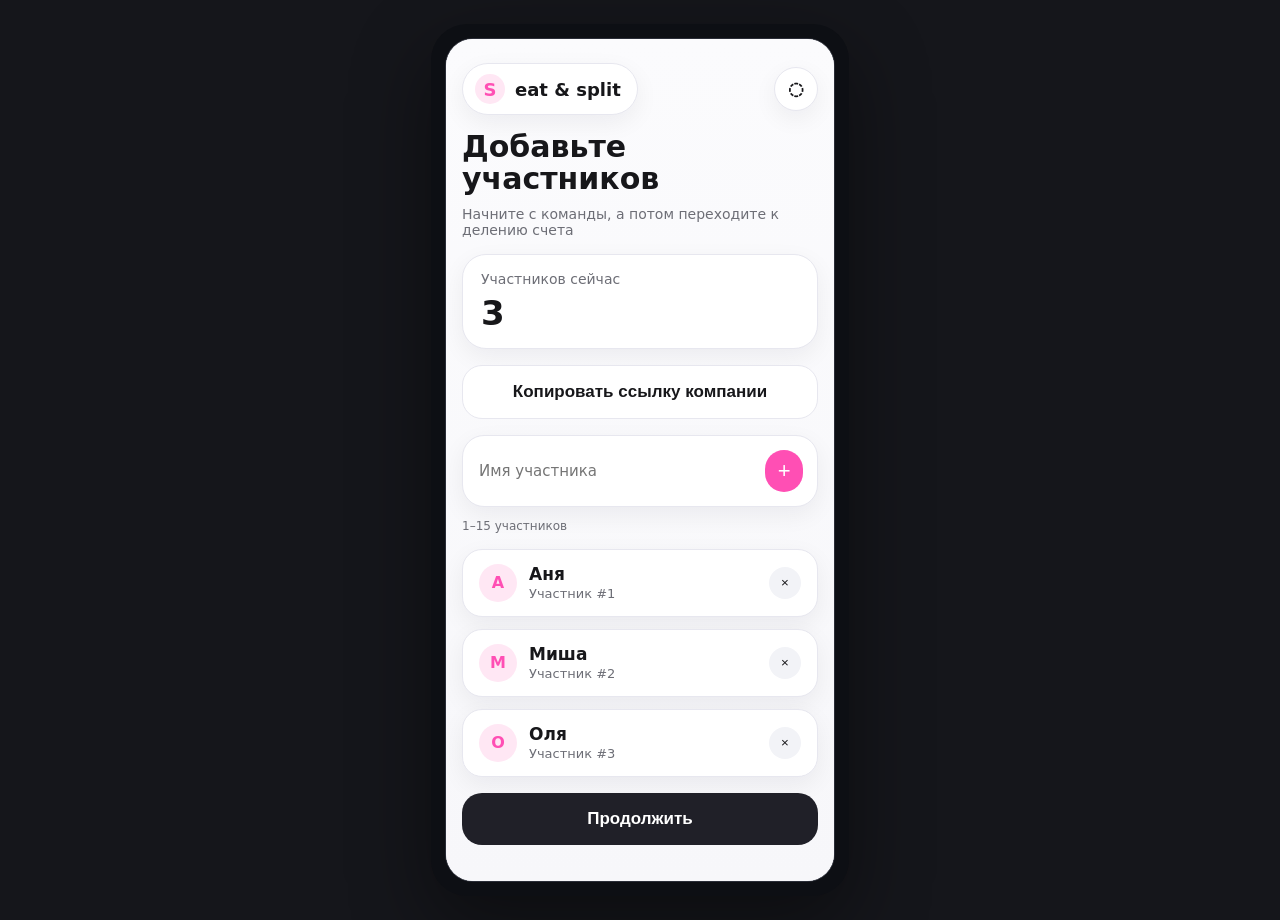
==== commit 401dd180: "обновление функционала фронтенда" ====
--- a/SplitShot.html
+++ b/SplitShot.html
@@ -1,10 +1,9 @@
-
 <!doctype html>
 <html lang="ru">
 <head>
 <meta charset="utf-8">
 <meta name="viewport" content="width=device-width, initial-scale=1">
-<title>SplitShot Prototype Fixed</title>
+<title>SplitShot — unified prototype</title>
 <style>
 :root{
   --bg:#f7f7fa; --surface:#ffffff; --surface2:#fbfbfd; --border:#e7e7ef;
@@ -23,18 +22,17 @@
   background:#15161b; color:#eef0f4; min-height:100vh; display:grid; place-items:center; padding:24px;
 }
 .layout{display:flex; gap:28px; align-items:flex-start; justify-content:center; width:100%; max-width:1280px}
-.notes{width:340px; line-height:1.45}
-.notes h1{margin:0 0 10px; font-size:26px}
-.notes p{margin:0 0 10px; color:#cfd3dd}
-.chips{display:flex; flex-wrap:wrap; gap:8px}
-.chip{padding:10px 14px; border-radius:999px; background:#24262f; color:#fff; font-weight:700; font-size:14px}
 .phone-shell{background:#0d0f14; padding:14px; border-radius:36px; box-shadow:0 28px 80px rgba(0,0,0,.42)}
 .phone{width:390px; height:844px; position:relative; overflow:hidden; border-radius:28px; background:linear-gradient(180deg,#fbfbfd 0%,#f4f5f9 100%); border:1px solid #2a2d37}
 body.dark .phone{background:linear-gradient(180deg,#151821 0%,#10131a 100%)}
 .screen{
-  position:absolute; inset:0; padding:24px 16px; display:none; flex-direction:column; gap:16px;
+  position:absolute; inset:0; padding:24px 16px 40px; display:none; flex-direction:column; gap:16px;
   background:linear-gradient(180deg,var(--surface2) 0%,var(--bg) 100%);
-}
+  overflow-y:auto; overflow-x:hidden; -webkit-overflow-scrolling:touch; overscroll-behavior:contain; scrollbar-width:thin;
+}
+.screen::-webkit-scrollbar{width:8px}
+.screen::-webkit-scrollbar-track{background:transparent}
+.screen::-webkit-scrollbar-thumb{background:var(--border); border-radius:999px}
 .screen.active{display:flex}
 .header{display:flex; justify-content:space-between; align-items:center}
 .head-row{display:flex; align-items:center; gap:12px}
@@ -48,7 +46,7 @@
 .icon-btn,.back-btn,.plus-btn,.mini-btn,.toggle,.mini-save{
   border:none; cursor:pointer; transition:transform .16s ease;
 }
-.icon-btn:hover,.back-btn:hover,.plus-btn:hover,.mini-btn:hover,.mini-save:hover,.brand:hover,.row:hover,.card:hover,.pill:hover,.primary-btn:hover{transform:translateY(-1px)}
+.icon-btn:hover,.back-btn:hover,.plus-btn:hover,.mini-btn:hover,.mini-save:hover,.brand:hover,.row:hover,.card:hover,.pill:hover,.primary-btn:hover,.secondary-btn:hover,.fortune-pill:hover{transform:translateY(-1px)}
 .icon-btn,.back-btn{
   width:44px; height:44px; border-radius:999px; background:var(--surface); border:1px solid var(--border);
   box-shadow:var(--shadow); display:grid; place-items:center; color:var(--text); font-size:18px; font-weight:700;
@@ -75,10 +73,13 @@
 .badge{padding:6px 10px; border-radius:999px; background:var(--accentSoft); color:var(--accent); font-size:12px; font-weight:800}
 .card-title{font-size:21px; line-height:1.15; font-weight:800; color:var(--text)}
 .card-sub{margin-top:6px; font-size:14px; color:var(--muted)}
-.primary-btn{margin-top:auto; border:none; border-radius:20px; padding:16px 18px; background:var(--dark); color:var(--surface); font-size:17px; font-weight:700; cursor:pointer}
+.primary-btn,.secondary-btn{border:none; border-radius:20px; padding:16px 18px; font-size:17px; font-weight:700; cursor:pointer}
+.primary-btn{margin-top:auto; background:var(--dark); color:var(--surface)}
+.secondary-btn{background:var(--surface); border:1px solid var(--border); color:var(--text)}
 .primary-btn:disabled{opacity:.45; cursor:not-allowed}
 .participants-list,.assign-list,.items-list{display:flex; flex-direction:column; gap:12px}
 .participant-left{display:flex; align-items:center; gap:12px}
+.participant-actions{display:flex; gap:8px}
 .avatar{width:38px; height:38px; border-radius:50%; display:grid; place-items:center; background:var(--accentSoft); color:var(--accent); font-weight:800}
 .participant-name{font-size:17px; font-weight:800; color:var(--text)}
 .participant-meta{font-size:13px; color:var(--muted); margin-top:2px}
@@ -105,6 +106,8 @@
 .history-item:last-child{border-bottom:none}
 .history-top{display:flex; justify-content:space-between; gap:12px; color:var(--text); font-weight:800; font-size:15px}
 .history-sub{margin-top:4px; color:var(--muted); font-size:13px}
+.history-details{margin-top:10px; padding:10px 12px; border-radius:14px; background:var(--soft)}
+.history-details-btn{margin-top:10px}
 .profile-box{border-radius:24px; padding:18px; display:flex; align-items:center; gap:14px}
 .toggle{width:56px; height:32px; border-radius:999px; background:var(--soft); position:relative; border:1px solid var(--border)}
 .toggle:after{content:""; position:absolute; top:3px; left:3px; width:24px; height:24px; border-radius:50%; background:var(--surface); box-shadow:0 3px 8px rgba(0,0,0,.12); transition:left .2s ease}
@@ -112,9 +115,66 @@
 .toggle.on:after{left:27px}
 .hint{margin-top:-4px; font-size:12px; color:var(--muted)}
 .accent{color:var(--accent); font-weight:800}
+.notice{border-radius:16px; padding:12px 14px; background:var(--accentSoft); color:var(--accent); font-weight:800; font-size:13px}
+.selector{max-width:none; background:var(--surface); border:1px solid var(--border); border-radius:16px; padding:14px 16px; box-shadow:var(--shadow)}
+.accent-btn{margin-top:0; background:var(--accent); color:#fff}
+.wheel-wrap{display:flex; justify-content:center; align-items:center; min-height:330px; position:relative}
+.wheel-pointer{
+  position:absolute; top:6px; left:50%; transform:translateX(-50%);
+  width:0; height:0; border-left:14px solid transparent; border-right:14px solid transparent;
+  border-top:26px solid var(--dark); border-bottom:0; z-index:3;
+}
+.wheel{
+  width:290px; height:290px; border-radius:50%; position:relative;
+  border:10px solid var(--surface); box-shadow:var(--shadow);
+  transition:transform 4s cubic-bezier(.12,.8,.16,1);
+  background:conic-gradient(
+    #ff9dcf 0deg 72deg,
+    #7e7bff 72deg 144deg,
+    #6cd8bb 144deg 216deg,
+    #ffd970 216deg 288deg,
+    #b791ff 288deg 360deg
+  );
+}
+.wheel.dynamic{background:var(--wheel-gradient, conic-gradient(#ff9dcf 0deg 360deg))}
+.wheel-center{
+  position:absolute; inset:50%; transform:translate(-50%,-50%);
+  width:72px; height:72px; border-radius:50%; background:var(--dark); color:var(--surface);
+  display:grid; place-items:center; font-weight:800; z-index:2;
+}
+body.dark .wheel-center{color:#17171a}
+.wheel-labels{position:absolute; inset:0}
+.wheel-label{
+  position:absolute; min-width:72px; max-width:96px; text-align:center; font-size:14px;
+  font-weight:800; color:#17171a; line-height:1.1; pointer-events:none;
+  transform:translate(-50%,-50%); white-space:nowrap; overflow:hidden; text-overflow:ellipsis;
+}
+body.dark .wheel-label{color:#17171a}
+.fortune-pill-row{display:flex; gap:8px; flex-wrap:wrap}
+.fortune-pill{padding:9px 12px; border-radius:999px; background:var(--soft); color:var(--text); font-weight:700; font-size:13px}
+.game-value{font-size:24px!important; overflow-wrap:anywhere}
+.number-grid{display:grid; grid-template-columns:repeat(5,1fr); gap:8px}
+.number-cell{aspect-ratio:1; border:none; border-radius:14px; background:var(--surface); color:var(--text); font-size:20px; font-weight:900; box-shadow:var(--shadow); border:1px solid var(--border)}
+.number-cell.done{background:var(--accentSoft); color:var(--accent)}
+.number-cell.error{outline:2px solid var(--warning)}
+.vote-row{display:grid; grid-template-columns:1fr 1fr; gap:10px}
+.global-toast{
+  position:fixed; top:20px; left:50%; transform:translateX(-50%);
+  min-width:260px; max-width:calc(100vw - 32px); background:var(--dark); color:var(--surface);
+  padding:12px 16px; border-radius:16px; box-shadow:0 16px 40px rgba(0,0,0,.25); z-index:9999;
+  font-weight:700;
+}
+body.dark .global-toast{color:#17171a}
+@media (max-width:520px){
+  body{padding:0; display:block; background:var(--bg)}
+  .layout{max-width:none; display:block}
+  .phone-shell{padding:0; border-radius:0; box-shadow:none; background:transparent}
+  .phone{width:100vw; height:100vh; border:none; border-radius:0}
+}
 </style>
 </head>
 <body>
+<div id="globalToast" class="global-toast" hidden></div>
 <div class="layout">
   <div class="phone-shell">
     <div class="phone">
@@ -125,19 +185,18 @@
         </div>
         <div class="title" data-i18n="participantsTitle">Добавьте<br>участников</div>
         <div class="subtitle" data-i18n="participantsSubtitle">Начните с команды, а потом переходите к делению счета</div>
+        <div class="notice" id="appNotice" hidden></div>
         <div class="summary">
           <div class="label" data-i18n="participantsNow">Участников сейчас</div>
           <div class="value" id="participantsCountValue">3</div>
         </div>
+        <button class="secondary-btn" id="copyInviteBtn" data-i18n="copyInvite">Копировать ссылку компании</button>
         <div class="input-wrap">
           <input id="participantNameInput" class="text-input" data-placeholder="participantPlaceholder" placeholder="Имя участника">
           <button class="plus-btn" id="addParticipantBtn">+</button>
         </div>
-        <div class="participants-list" id="participantsList">
-          <div class="participant"><div class="participant-left"><div class="avatar">А</div><div><div class="participant-name">Аня</div><div class="participant-meta">Участник #1</div></div></div><button class="mini-btn">×</button></div>
-          <div class="participant"><div class="participant-left"><div class="avatar">М</div><div><div class="participant-name">Миша</div><div class="participant-meta">Участник #2</div></div></div><button class="mini-btn">×</button></div>
-          <div class="participant"><div class="participant-left"><div class="avatar">О</div><div><div class="participant-name">Оля</div><div class="participant-meta">Участник #3</div></div></div><button class="mini-btn">×</button></div>
-        </div>
+        <div class="hint" id="participantsLimitHint">1–15 участников</div>
+        <div class="participants-list" id="participantsList"></div>
         <button class="primary-btn" id="goToHomeBtn" data-i18n="continue">Продолжить</button>
       </section>
 
@@ -164,6 +223,10 @@
           <div class="top-row"><div class="soft-icon">◌</div><div class="amount-chip" id="homeAmountChip">2 980 ₽</div></div>
           <div><div class="card-title" data-i18n="payFull">Оплатить счет целиком</div><div class="card-sub" data-i18n="payFullSub">Один участник берет на себя весь счет</div></div>
         </div>
+        <div class="card" data-go="gamesHub">
+          <div class="top-row"><div class="soft-icon">◎</div><div class="badge">games</div></div>
+          <div><div class="card-title" data-i18n="gamesHub">Игры за столом</div><div class="card-sub" data-i18n="gamesHubSub">Колесо, тест на трезвость и скороговорка</div></div>
+        </div>
         <button class="primary-btn" data-go="splitSetup" data-i18n="continue">Продолжить</button>
       </section>
 
@@ -186,21 +249,30 @@
       <section class="screen" id="equalSplit">
         <div class="head-row"><button class="back-btn" data-go="splitSetup">←</button><h2 data-i18n="equalSplitTitle">Деление поровну</h2></div>
         <div class="summary"><div class="label" data-i18n="totalAmount">Общая сумма</div><div class="value" id="equalTotalValue">2 980 ₽</div></div>
+        <div class="summary-edit"><input id="tipsAmountInput" class="number-input" type="number" min="0" step="1" value="0" aria-label="Tips amount"><button class="mini-save" id="saveTipsBtn" data-i18n="tips">Чаевые</button></div>
+        <select id="payerSelect" class="select-input selector"></select>
         <div class="row"><div><div class="row-title" data-i18n="participantsCount">Количество участников</div><div class="row-sub" data-i18n="participantsCountSub">Равное деление на всех из списка</div></div><div class="tail" id="equalParticipantsValue">3</div></div>
         <div class="row selected"><div><div class="row-title" data-i18n="eachPays">Каждый платит</div><div class="row-sub" data-i18n="eachPaysSub">Итоговая сумма на человека</div></div><div class="tail accent" id="equalPerPersonValue">993.33 ₽</div></div>
         <button class="primary-btn" id="saveEqualSplitBtn" data-i18n="saveCalculation">Сохранить расчет</button>
+        <button class="secondary-btn" id="copyDebtsBtn" data-i18n="copyDebts">Копировать долги</button>
+        <div class="list-box" id="debtsBox"><div class="list-title" data-i18n="debts">Долги</div><div id="debtsList"></div></div>
       </section>
 
       <section class="screen" id="splitByPeople">
         <div class="head-row"><button class="back-btn" data-go="splitSetup">←</button><h2 data-i18n="splitByPeopleTitle">Деление по людям</h2></div>
-        <div class="summary"><div class="label" data-i18n="assignedToParticipants">Назначено участникам</div><div class="value" id="peopleAssignedTotal">2 980 ₽</div><div class="hint" id="peopleRemainingHint">Остаток: 0 ₽</div></div>
+        <div class="summary"><div class="label" data-i18n="payer">Плательщик</div><select id="peoplePayerSelect" class="select-input selector"></select></div>
+        <div class="summary"><div class="label" data-i18n="assignedToParticipants">Назначено участникам</div><div class="value" id="peopleAssignedTotal">2 980 ₽</div><div class="hint" id="peopleRemainingHint">Введите итоговую сумму каждого участника</div></div>
         <div class="assign-list" id="peopleAssignList"></div>
         <button class="primary-btn" id="savePeopleSplitBtn" data-i18n="saveCalculation">Сохранить расчет</button>
       </section>
 
       <section class="screen" id="splitByItems">
         <div class="head-row"><button class="back-btn" data-go="splitSetup">←</button><h2 data-i18n="splitByItemsTitle">Деление по позициям</h2></div>
+        <div class="summary"><div class="label" data-i18n="payer">Плательщик</div><select id="itemsPayerSelect" class="select-input selector"></select></div>
+        <div class="summary-edit"><input id="itemsTipsAmountInput" class="number-input" type="number" min="0" step="1" value="0" aria-label="Items tips amount"><button class="mini-save" id="saveItemsTipsBtn" data-i18n="tips">Чаевые</button></div>
         <div class="pill-row" id="itemParticipantsPills"></div>
+        <button class="secondary-btn" id="selectAllItemParticipantsBtn" data-i18n="splitAll">Разделить на всех</button>
+        <div class="hint" data-i18n="byItemsHint">Выберите одного или нескольких участников для позиции</div>
         <div class="two-inputs">
           <div class="input-wrap" style="padding:0 14px; min-height:50px;"><input id="itemNameInput" class="text-input" data-placeholder="itemNamePlaceholder" placeholder="Название позиции"></div>
           <div class="input-wrap" style="padding:0 14px; min-height:50px;"><input id="itemPriceInput" class="number-input" type="number" min="0" step="1" data-placeholder="pricePlaceholder" placeholder="₽"></div>
@@ -209,6 +281,63 @@
         <div class="summary"><div class="label" data-i18n="assignedByItems">Назначено по позициям</div><div class="value" id="itemsAssignedTotal">0 ₽</div><div class="hint" id="itemsRemainingHint">Остаток: 2 980 ₽</div></div>
         <div class="items-list" id="itemsList"></div>
         <button class="primary-btn" id="saveItemsSplitBtn" data-i18n="saveCalculation">Сохранить расчет</button>
+      </section>
+
+      <section class="screen" id="splitResult">
+        <div class="head-row"><button class="back-btn" data-go="splitSetup">←</button><h2 data-i18n="splitResultTitle">Результат</h2></div>
+        <div class="summary"><div class="label" data-i18n="savedCalculations">Сохраненные расчеты</div><div class="value game-value" id="splitResultSummary">—</div></div>
+        <button class="secondary-btn" id="copyResultDebtsBtn" data-i18n="copyDebts">Копировать долги</button>
+        <div class="list-box"><div class="list-title" data-i18n="debts">Долги</div><div id="resultDebtsList"></div></div>
+        <button class="primary-btn" data-go="historyScreen" data-i18n="history">История</button>
+      </section>
+
+      <section class="screen" id="gamesHub">
+        <div class="head-row"><button class="back-btn" data-go="home">←</button><h2 data-i18n="gamesHub">Игры</h2></div>
+        <div class="card" data-go="fortuneWheel"><div class="top-row"><div class="soft-icon">◉</div><div class="badge">MVP</div></div><div><div class="card-title" data-i18n="wheelTitle">Колесо фортуны</div><div class="card-sub" data-i18n="wheelSub">Случайно выбирает участника</div></div></div>
+        <div class="card" data-go="sobrietyGame"><div class="top-row"><div class="soft-icon">20</div><div class="badge">MVP</div></div><div><div class="card-title" data-i18n="sobrietyTitle">Тест на трезвость</div><div class="card-sub" data-i18n="sobrietySub">Нажмите числа 1–20 по порядку</div></div></div>
+        <div class="card" data-go="tongueGame"><div class="top-row"><div class="soft-icon">♪</div><div class="badge">karaoke</div></div><div><div class="card-title" data-i18n="tongueTitle">Скороговорка</div><div class="card-sub" data-i18n="tongueSub">Караоке-режим с голосованием</div></div></div>
+      </section>
+
+      <section class="screen" id="fortuneWheel">
+        <div class="head-row"><button class="back-btn" data-go="gamesHub">←</button><h2 data-i18n="wheelTitle">Колесо фортуны</h2></div>
+        <div class="subtitle" style="margin-top:0" data-i18n="fortuneScreenSub">Рандомно выбирает, кто не платит сегодня</div>
+        <div class="summary">
+          <div class="label" data-i18n="currentResult">Текущий результат</div>
+          <div class="value game-value" id="fortuneWinnerValue">—</div>
+          <div class="hint" data-i18n="fortuneHint">В колесо попадают все участники, добавленные на первом экране</div>
+        </div>
+        <div class="wheel-wrap">
+          <div class="wheel-pointer"></div>
+          <div class="wheel dynamic" id="fortuneWheelGraphic">
+            <div class="wheel-center">GO</div>
+            <div class="wheel-labels" id="fortuneWheelLabels"></div>
+          </div>
+        </div>
+        <div class="list-box">
+          <div class="list-title" data-i18n="participantsInWheel">Участники в колесе</div>
+          <div class="fortune-pill-row" id="fortuneParticipantsPills"></div>
+        </div>
+        <button class="primary-btn" id="spinWheelBtn" data-i18n="spinWheel">Крутить колесо</button>
+        <button class="primary-btn accent-btn" id="saveFortuneBtn" data-i18n="saveToHistory">Сохранить в историю</button>
+      </section>
+
+      <section class="screen" id="sobrietyGame">
+        <div class="head-row"><button class="back-btn" data-go="gamesHub">←</button><h2 data-i18n="sobrietyTitle">Тест на трезвость</h2></div>
+        <select id="sobrietyParticipantSelect" class="select-input selector"></select>
+        <div class="summary"><div class="label">1 → 20</div><div class="value game-value" id="sobrietyStats">0.0 c · 0 ошибок</div></div>
+        <div class="number-grid" id="sobrietyGrid"></div>
+        <button class="primary-btn" id="startSobrietyBtn" data-i18n="start">Старт</button>
+      </section>
+
+      <section class="screen" id="tongueGame">
+        <div class="head-row"><button class="back-btn" data-go="gamesHub">←</button><h2 data-i18n="tongueTitle">Скороговорка</h2></div>
+        <select id="tongueParticipantSelect" class="select-input selector"></select>
+        <div class="summary"><div class="label" data-i18n="phrase">Фраза</div><div class="value game-value" id="tonguePhrase">—</div></div>
+        <div class="vote-row"><button class="secondary-btn" id="recordTongueBtn" data-i18n="record">Записать</button><button class="secondary-btn" id="stopTongueBtn" data-i18n="stop">Стоп</button></div>
+        <audio id="tongueAudio" controls hidden></audio>
+        <div class="vote-row"><button class="secondary-btn" id="tonguePassBtn" data-i18n="passed">Зачет</button><button class="secondary-btn" id="tongueFailBtn" data-i18n="failed">Фант</button></div>
+        <div class="summary"><div class="label" data-i18n="forfeit">Фант</div><div class="value game-value" id="forfeitValue">—</div></div>
+        <button class="primary-btn" id="newTongueBtn" data-i18n="newPhrase">Новая фраза</button>
       </section>
 
       <section class="screen" id="profile">
@@ -246,23 +375,36 @@
 
 <script>
 (function () {
+  var STORAGE_KEY = "splitshot.unified.v1";
   var state = {
     total: 2980,
+    equalTips: 0,
+    itemsTips: 0,
     participants: ["Аня", "Миша", "Оля"],
     theme: "light",
     language: "Русский",
     notifications: true,
     byPeople: {},
     selectedParticipant: "Аня",
+    selectedItemParticipants: ["Аня"],
+    itemsPayer: "Аня",
+    peoplePayer: "Аня",
+    payer: "Аня",
     items: {"Аня":[{name:"Паста",price:990}],"Миша":[{name:"Пицца",price:1290}],"Оля":[]},
-    history: [{type:"draft"}]
+    detailedItems: [],
+    history: [{type:"draft", amount:2980, date:new Date().toLocaleString("ru-RU")}],
+    debts: [],
+    inviteCode: null,
+    fortuneWinner: "Аня",
+    wheelRotation: 0,
+    fortuneSpinning: false,
+    sobriety: {next: 1, errors: 0, startedAt: 0, running: false, shuffled: [], player: "Аня"},
+    tongue: {passes: 0, fails: 0, player: "Аня", phrase: "", forfeit: ""},
+    recording: {active: false}
   };
 
   var locales = {
     "Русский": {
-      notesTitle: "SplitShot — working prototype",
-      notesText: "Исправленная версия: участники отображаются, добавляются, сумма меняется, язык меняется во всем приложении.",
-      chip1: "Участники", chip2: "Сумма счета", chip3: "Язык", chip4: "История",
       participantsTitle: "Добавьте<br>участников",
       participantsSubtitle: "Начните с команды, а потом переходите к делению счета",
       participantsNow: "Участников сейчас",
@@ -271,14 +413,14 @@
       homeTitle: "Как хотите<br>разделить счет?",
       homeSubtitle: "Сначала выберите режим, затем подтвердите расчет",
       billTotal: "Итого по счету",
-      editBill: "Изменить сумму счета",
-      editBillSub: "Новое значение применяется ко всем экранам",
       apply: "Применить",
       mainFlow: "main flow",
       splitBill: "Разделить счет",
       splitBillSub: "Поровну, по людям или по позициям",
       payFull: "Оплатить счет целиком",
       payFullSub: "Один участник берет на себя весь счет",
+      gamesHub: "Игры за столом",
+      gamesHubSub: "Колесо, тест на трезвость и скороговорка",
       fullPaymentTitle: "Оплата целиком",
       toPay: "К оплате",
       payer: "Плательщик",
@@ -329,7 +471,7 @@
       participantIndex: "Участник #{index}",
       individualAmount: "Индивидуальная сумма",
       remaining: "Остаток: {amount}",
-      assignedItemTo: "Позиция назначена участнику {name}",
+      assignedItemTo: "Позиция назначена: {participants}",
       noItemsYet: "Пока нет позиций",
       historyDraftTitle: "Стартовый пример",
       historyDraftDetails: "Подготовлен экран для презентации",
@@ -340,181 +482,152 @@
       historyItemsTitle: "Деление по позициям",
       historyItemsDetails: "{count} позиций · назначено {assigned}",
       historyFullTitle: "Оплата целиком",
-      historyFullDetails: "Один участник оплатил {amount}"
+      historyFullDetails: "Один участник оплатил {amount}",
+      historyFortuneTitle: "Колесо фортуны",
+      historyFortuneDetails: "Выбран участник: {winner}",
+      historySobrietyTitle: "Тест на трезвость",
+      historySobrietyDetails: "{player} · {time} сек · ошибок: {errors}",
+      historyTongueTitle: "Скороговорка",
+      historyTongueDetails: "{player} · {result}",
+      tips: "Чаевые",
+      copyDebts: "Копировать долги",
+      debts: "Долги",
+      splitAll: "Разделить на всех",
+      byItemsHint: "Выберите одного или нескольких участников для позиции",
+      splitResultTitle: "Результат",
+      copyInvite: "Копировать ссылку компании",
+      wheelTitle: "Колесо фортуны",
+      wheelSub: "Случайно выбирает участника",
+      fortuneScreenSub: "Рандомно выбирает участника для оплаты",
+      currentResult: "Текущий результат",
+      fortuneHint: "В колесо попадают все участники, добавленные на первом экране",
+      participantsInWheel: "Участники в колесе",
+      spinWheel: "Крутить колесо",
+      saveToHistory: "Сохранить в историю",
+      sobrietyTitle: "Тест на трезвость",
+      sobrietySub: "Нажмите числа 1–20 по порядку",
+      start: "Старт",
+      tongueTitle: "Скороговорка",
+      tongueSub: "Караоке-режим с голосованием",
+      phrase: "Фраза",
+      record: "Записать",
+      stop: "Стоп",
+      passed: "Зачет",
+      failed: "Фант",
+      forfeit: "Фант",
+      newPhrase: "Новая фраза"
     },
     "English": {
-      notesTitle: "SplitShot — working prototype",
-      notesText: "Fixed version: participants render correctly, can be added, total price changes, and language updates across the whole app.",
-      chip1: "Participants", chip2: "Bill total", chip3: "Language", chip4: "History",
-      participantsTitle: "Add<br>participants",
-      participantsSubtitle: "Start with the group, then continue to bill splitting",
-      participantsNow: "Participants now",
-      participantPlaceholder: "Participant name",
-      continue: "Continue",
-      homeTitle: "How do you want<br>to split the bill?",
-      homeSubtitle: "Choose a mode first, then confirm the calculation",
-      billTotal: "Bill total",
-      editBill: "Edit bill amount",
-      editBillSub: "The new value is applied on all screens",
-      apply: "Apply",
-      mainFlow: "main flow",
-      splitBill: "Split the bill",
-      splitBillSub: "Equally, by people, or by items",
-      payFull: "Pay the full bill",
-      payFullSub: "One participant covers the whole bill",
-      fullPaymentTitle: "Full payment",
-      toPay: "To pay",
-      payer: "Payer",
-      payerSub: "One participant pays the whole amount",
-      onePerson: "1 person",
-      participantsInGroup: "Participants in group",
-      participantsInGroupSub: "Used for history and follow-up flows",
-      confirm: "Confirm",
-      splitModeTitle: "Split mode",
-      splitModeSubtitle: "Choose the preferred way to distribute the amount",
-      equalSplit: "Equal split",
-      equalSplitSub: "The total is split equally among all participants",
-      byPeople: "By people",
-      byPeopleSub: "Enter a separate amount for each participant",
-      byItems: "By items",
-      byItemsSub: "Choose a participant and add their items",
-      equalSplitTitle: "Equal split",
-      totalAmount: "Total amount",
-      participantsCount: "Participants count",
-      participantsCountSub: "Equal split across everyone in the list",
-      eachPays: "Each pays",
-      eachPaysSub: "Final amount per person",
-      saveCalculation: "Save calculation",
-      splitByPeopleTitle: "Split by people",
-      assignedToParticipants: "Assigned to participants",
-      splitByItemsTitle: "Split by items",
-      itemNamePlaceholder: "Item name",
-      pricePlaceholder: "$",
-      assignedByItems: "Assigned by items",
-      profileTitle: "Profile",
-      localProfile: "Local app profile",
-      theme: "Theme",
-      themeSub: "Switch between light and dark",
-      history: "History",
-      historySub: "Previously saved bill splits",
-      settings: "Settings",
-      settingsSub: "Interface language and notifications",
-      savedCalculations: "Saved calculations",
-      language: "Language",
-      languageSub: "Choose the interface language",
-      notifications: "Notifications",
-      notificationsSub: "Reminders and system messages",
-      currentSettings: "Current settings",
-      light: "Light",
-      dark: "Dark",
-      on: "On",
-      off: "Off",
-      participantIndex: "Participant #{index}",
-      individualAmount: "Individual amount",
-      remaining: "Remaining: {amount}",
-      assignedItemTo: "Item assigned to {name}",
-      noItemsYet: "No items yet",
-      historyDraftTitle: "Starter example",
-      historyDraftDetails: "Presentation screen prepared",
-      historyEqualTitle: "Equal split",
-      historyEqualDetails: "{count} participants · {amount} each",
-      historyPeopleTitle: "Split by people",
-      historyPeopleDetails: "Assigned {assigned} · remaining {remaining}",
-      historyItemsTitle: "Split by items",
-      historyItemsDetails: "{count} items · assigned {assigned}",
-      historyFullTitle: "Full payment",
-      historyFullDetails: "One participant paid {amount}"
+      participantsTitle: "Add<br>participants", participantsSubtitle: "Start with the group, then continue to bill splitting",
+      participantsNow: "Participants now", participantPlaceholder: "Participant name", continue: "Continue",
+      homeTitle: "How do you want<br>to split the bill?", homeSubtitle: "Choose a mode first, then confirm the calculation",
+      billTotal: "Bill total", apply: "Apply", mainFlow: "main flow", splitBill: "Split the bill",
+      splitBillSub: "Equally, by people, or by items", payFull: "Pay the full bill", payFullSub: "One participant covers the whole bill",
+      gamesHub: "Table games", gamesHubSub: "Wheel, sobriety test and tongue twister",
+      fullPaymentTitle: "Full payment", toPay: "To pay", payer: "Payer", payerSub: "One participant pays the whole amount",
+      onePerson: "1 person", participantsInGroup: "Participants in group", participantsInGroupSub: "Used for history and follow-up flows",
+      confirm: "Confirm", splitModeTitle: "Split mode", splitModeSubtitle: "Choose the preferred way to distribute the amount",
+      equalSplit: "Equal split", equalSplitSub: "The total is split equally among all participants",
+      byPeople: "By people", byPeopleSub: "Enter a separate amount for each participant",
+      byItems: "By items", byItemsSub: "Choose a participant and add their items",
+      equalSplitTitle: "Equal split", totalAmount: "Total amount", participantsCount: "Participants count",
+      participantsCountSub: "Equal split across everyone in the list", eachPays: "Each pays", eachPaysSub: "Final amount per person",
+      saveCalculation: "Save calculation", splitByPeopleTitle: "Split by people", assignedToParticipants: "Assigned to participants",
+      splitByItemsTitle: "Split by items", itemNamePlaceholder: "Item name", pricePlaceholder: "$", assignedByItems: "Assigned by items",
+      profileTitle: "Profile", localProfile: "Local app profile", theme: "Theme", themeSub: "Switch between light and dark",
+      history: "History", historySub: "Previously saved bill splits", settings: "Settings", settingsSub: "Interface language and notifications",
+      savedCalculations: "Saved calculations", language: "Language", languageSub: "Choose the interface language",
+      notifications: "Notifications", notificationsSub: "Reminders and system messages", currentSettings: "Current settings",
+      light: "Light", dark: "Dark", on: "On", off: "Off", participantIndex: "Participant #{index}",
+      individualAmount: "Individual amount", remaining: "Remaining: {amount}", assignedItemTo: "Assigned to: {participants}", noItemsYet: "No items yet",
+      historyDraftTitle: "Starter example", historyDraftDetails: "Presentation screen prepared", historyEqualTitle: "Equal split",
+      historyEqualDetails: "{count} participants · {amount} each", historyPeopleTitle: "Split by people",
+      historyPeopleDetails: "Assigned {assigned} · remaining {remaining}", historyItemsTitle: "Split by items",
+      historyItemsDetails: "{count} items · assigned {assigned}", historyFullTitle: "Full payment", historyFullDetails: "One participant paid {amount}",
+      historyFortuneTitle: "Wheel of fortune", historyFortuneDetails: "Selected: {winner}",
+      historySobrietyTitle: "Sobriety test", historySobrietyDetails: "{player} · {time}s · errors: {errors}",
+      historyTongueTitle: "Tongue twister", historyTongueDetails: "{player} · {result}",
+      tips: "Tips", copyDebts: "Copy debts", debts: "Debts", splitAll: "Split among all", byItemsHint: "Choose one or more participants for the item",
+      splitResultTitle: "Result", copyInvite: "Copy company link", wheelTitle: "Wheel of fortune", wheelSub: "Randomly picks a participant",
+      fortuneScreenSub: "Randomly picks the participant who pays", currentResult: "Current result", fortuneHint: "All participants from the first screen are included",
+      participantsInWheel: "Participants in wheel", spinWheel: "Spin the wheel", saveToHistory: "Save to history",
+      sobrietyTitle: "Sobriety test", sobrietySub: "Press numbers 1–20 in order", start: "Start",
+      tongueTitle: "Tongue twister", tongueSub: "Karaoke mode with voting", phrase: "Phrase", record: "Record", stop: "Stop", passed: "Passed", failed: "Forfeit", forfeit: "Forfeit", newPhrase: "New phrase"
     },
     "Deutsch": {
-      notesTitle: "SplitShot — funktionierender Prototyp",
-      notesText: "Korrigierte Version: Teilnehmer werden angezeigt, können hinzugefügt werden, der Gesamtbetrag ändert sich und die Sprache aktualisiert die ganze App.",
-      chip1: "Teilnehmer", chip2: "Rechnungsbetrag", chip3: "Sprache", chip4: "Verlauf",
-      participantsTitle: "Teilnehmer<br>hinzufügen",
-      participantsSubtitle: "Starte mit der Gruppe und gehe dann zur Aufteilung der Rechnung",
-      participantsNow: "Teilnehmer aktuell",
-      participantPlaceholder: "Name des Teilnehmers",
-      continue: "Weiter",
-      homeTitle: "Wie möchtet ihr<br>die Rechnung teilen?",
-      homeSubtitle: "Wähle zuerst einen Modus und bestätige dann die Berechnung",
-      billTotal: "Rechnung gesamt",
-      editBill: "Rechnungsbetrag ändern",
-      editBillSub: "Der neue Wert gilt auf allen Screens",
-      apply: "Anwenden",
-      mainFlow: "main flow",
-      splitBill: "Rechnung teilen",
-      splitBillSub: "Gleichmäßig, nach Personen oder nach Positionen",
-      payFull: "Komplett bezahlen",
-      payFullSub: "Eine Person übernimmt die ganze Rechnung",
-      fullPaymentTitle: "Komplettzahlung",
-      toPay: "Zu zahlen",
-      payer: "Zahler",
-      payerSub: "Eine Person zahlt den Gesamtbetrag",
-      onePerson: "1 Person",
-      participantsInGroup: "Teilnehmer in der Gruppe",
-      participantsInGroupSub: "Für Verlauf und weitere Abläufe",
-      confirm: "Bestätigen",
-      splitModeTitle: "Teilungsmodus",
-      splitModeSubtitle: "Wähle die passende Art der Verteilung",
-      equalSplit: "Gleichmäßig",
-      equalSplitSub: "Der Gesamtbetrag wird gleichmäßig auf alle verteilt",
-      byPeople: "Nach Personen",
-      byPeopleSub: "Gib für jede Person einen eigenen Betrag ein",
-      byItems: "Nach Positionen",
-      byItemsSub: "Wähle eine Person und füge ihre Positionen hinzu",
-      equalSplitTitle: "Gleichmäßige Teilung",
-      totalAmount: "Gesamtbetrag",
-      participantsCount: "Anzahl Teilnehmer",
-      participantsCountSub: "Gleichmäßig auf alle in der Liste verteilt",
-      eachPays: "Jede Person zahlt",
-      eachPaysSub: "Endbetrag pro Person",
-      saveCalculation: "Berechnung speichern",
-      splitByPeopleTitle: "Nach Personen teilen",
-      assignedToParticipants: "Teilnehmern zugewiesen",
-      splitByItemsTitle: "Nach Positionen teilen",
-      itemNamePlaceholder: "Name der Position",
-      pricePlaceholder: "€",
-      assignedByItems: "Nach Positionen zugewiesen",
-      profileTitle: "Profil",
-      localProfile: "Lokales App-Profil",
-      theme: "Thema",
-      themeSub: "Zwischen hell und dunkel wechseln",
-      history: "Verlauf",
-      historySub: "Frühere gespeicherte Aufteilungen",
-      settings: "Einstellungen",
-      settingsSub: "Sprache und Benachrichtigungen",
-      savedCalculations: "Gespeicherte Berechnungen",
-      language: "Sprache",
-      languageSub: "Wähle die Sprache der Oberfläche",
-      notifications: "Benachrichtigungen",
-      notificationsSub: "Erinnerungen und Systemmeldungen",
-      currentSettings: "Aktuelle Einstellungen",
-      light: "Hell",
-      dark: "Dunkel",
-      on: "An",
-      off: "Aus",
-      participantIndex: "Teilnehmer #{index}",
-      individualAmount: "Individueller Betrag",
-      remaining: "Rest: {amount}",
-      assignedItemTo: "Position zugewiesen an {name}",
-      noItemsYet: "Noch keine Positionen",
-      historyDraftTitle: "Startbeispiel",
-      historyDraftDetails: "Präsentationsscreen vorbereitet",
-      historyEqualTitle: "Gleichmäßige Teilung",
-      historyEqualDetails: "{count} Teilnehmer · jeweils {amount}",
-      historyPeopleTitle: "Nach Personen teilen",
-      historyPeopleDetails: "{assigned} zugewiesen · Rest {remaining}",
-      historyItemsTitle: "Nach Positionen teilen",
-      historyItemsDetails: "{count} Positionen · {assigned} zugewiesen",
-      historyFullTitle: "Komplettzahlung",
-      historyFullDetails: "Eine Person zahlte {amount}"
+      participantsTitle: "Teilnehmer<br>hinzufügen", participantsSubtitle: "Starte mit der Gruppe und gehe dann zur Aufteilung der Rechnung",
+      participantsNow: "Teilnehmer aktuell", participantPlaceholder: "Name des Teilnehmers", continue: "Weiter",
+      homeTitle: "Wie möchtet ihr<br>die Rechnung teilen?", homeSubtitle: "Wähle zuerst einen Modus und bestätige dann die Berechnung",
+      billTotal: "Rechnung gesamt", apply: "Anwenden", mainFlow: "main flow", splitBill: "Rechnung teilen",
+      splitBillSub: "Gleichmäßig, nach Personen oder nach Positionen", payFull: "Komplett bezahlen", payFullSub: "Eine Person übernimmt die ganze Rechnung",
+      gamesHub: "Spiele", gamesHubSub: "Glücksrad, Nüchternheitstest und Zungenbrecher",
+      fullPaymentTitle: "Komplettzahlung", toPay: "Zu zahlen", payer: "Zahler", payerSub: "Eine Person zahlt den Gesamtbetrag",
+      onePerson: "1 Person", participantsInGroup: "Teilnehmer in der Gruppe", participantsInGroupSub: "Für Verlauf und weitere Abläufe",
+      confirm: "Bestätigen", splitModeTitle: "Teilungsmodus", splitModeSubtitle: "Wähle die passende Art der Verteilung",
+      equalSplit: "Gleichmäßig", equalSplitSub: "Der Gesamtbetrag wird gleichmäßig auf alle verteilt",
+      byPeople: "Nach Personen", byPeopleSub: "Gib für jede Person einen eigenen Betrag ein",
+      byItems: "Nach Positionen", byItemsSub: "Wähle Teilnehmer und füge Positionen hinzu",
+      equalSplitTitle: "Gleichmäßige Teilung", totalAmount: "Gesamtbetrag", participantsCount: "Anzahl Teilnehmer",
+      participantsCountSub: "Gleichmäßig auf alle in der Liste verteilt", eachPays: "Jede Person zahlt", eachPaysSub: "Endbetrag pro Person",
+      saveCalculation: "Berechnung speichern", splitByPeopleTitle: "Nach Personen teilen", assignedToParticipants: "Teilnehmern zugewiesen",
+      splitByItemsTitle: "Nach Positionen teilen", itemNamePlaceholder: "Name der Position", pricePlaceholder: "€", assignedByItems: "Nach Positionen zugewiesen",
+      profileTitle: "Profil", localProfile: "Lokales App-Profil", theme: "Thema", themeSub: "Zwischen hell und dunkel wechseln",
+      history: "Verlauf", historySub: "Frühere gespeicherte Aufteilungen", settings: "Einstellungen", settingsSub: "Sprache und Benachrichtigungen",
+      savedCalculations: "Gespeicherte Berechnungen", language: "Sprache", languageSub: "Wähle die Sprache der Oberfläche",
+      notifications: "Benachrichtigungen", notificationsSub: "Erinnerungen und Systemmeldungen", currentSettings: "Aktuelle Einstellungen",
+      light: "Hell", dark: "Dunkel", on: "An", off: "Aus", participantIndex: "Teilnehmer #{index}",
+      individualAmount: "Individueller Betrag", remaining: "Rest: {amount}", assignedItemTo: "Zugewiesen an: {participants}", noItemsYet: "Noch keine Positionen",
+      historyDraftTitle: "Startbeispiel", historyDraftDetails: "Präsentationsscreen vorbereitet", historyEqualTitle: "Gleichmäßige Teilung",
+      historyEqualDetails: "{count} Teilnehmer · jeweils {amount}", historyPeopleTitle: "Nach Personen teilen",
+      historyPeopleDetails: "{assigned} zugewiesen · Rest {remaining}", historyItemsTitle: "Nach Positionen teilen",
+      historyItemsDetails: "{count} Positionen · {assigned} zugewiesen", historyFullTitle: "Komplettzahlung", historyFullDetails: "Eine Person zahlte {amount}",
+      historyFortuneTitle: "Glücksrad", historyFortuneDetails: "Ausgewählt: {winner}",
+      historySobrietyTitle: "Nüchternheitstest", historySobrietyDetails: "{player} · {time}s · Fehler: {errors}",
+      historyTongueTitle: "Zungenbrecher", historyTongueDetails: "{player} · {result}",
+      tips: "Trinkgeld", copyDebts: "Schulden kopieren", debts: "Schulden", splitAll: "Auf alle verteilen", byItemsHint: "Wähle einen oder mehrere Teilnehmer für die Position",
+      splitResultTitle: "Ergebnis", copyInvite: "Firmenlink kopieren", wheelTitle: "Glücksrad", wheelSub: "Wählt zufällig einen Teilnehmer",
+      fortuneScreenSub: "Wählt zufällig den zahlenden Teilnehmer", currentResult: "Aktuelles Ergebnis", fortuneHint: "Alle Teilnehmer vom ersten Screen sind enthalten",
+      participantsInWheel: "Teilnehmer im Rad", spinWheel: "Rad drehen", saveToHistory: "Im Verlauf speichern",
+      sobrietyTitle: "Nüchternheitstest", sobrietySub: "Drücke die Zahlen 1–20 der Reihe nach", start: "Start",
+      tongueTitle: "Zungenbrecher", tongueSub: "Karaoke-Modus mit Abstimmung", phrase: "Phrase", record: "Aufnehmen", stop: "Stop", passed: "Bestanden", failed: "Pfand", forfeit: "Pfand", newPhrase: "Neue Phrase"
     }
   };
 
-  var screens = document.querySelectorAll(".screen");
+  var wheelColors = ["#ff9dcf", "#7e7bff", "#6cd8bb", "#ffd970", "#b791ff", "#66c8ff", "#ffb36b", "#9fe870"];
+  var tonguePhrases = [
+    "Шла Саша по шоссе и сосала сушку",
+    "Карл у Клары украл кораллы, а Клара у Карла украла кларнет",
+    "На дворе трава, на траве дрова",
+    "Бык тупогуб, тупогубенький бычок",
+    "Съел Валерик вареник, а Валюшка — ватрушку"
+  ];
+  var forfeits = [
+    "Станцевать 10 секунд",
+    "Сказать тост",
+    "Спеть припев любимой песни",
+    "Сделать смешное селфи",
+    "Рассказать короткую историю"
+  ];
+
+  function loadState() {
+    try {
+      var raw = localStorage.getItem(STORAGE_KEY);
+      if (raw) {
+        var saved = JSON.parse(raw);
+        state = Object.assign({}, state, saved);
+      }
+    } catch (e) {}
+  }
+
+  function saveState() {
+    try {
+      localStorage.setItem(STORAGE_KEY, JSON.stringify(state));
+    } catch (e) {}
+  }
 
   function tr(key, params) {
     var dict = locales[state.language] || locales["Русский"];
-    var text = dict[key] || key;
+    var text = dict[key] || locales["Русский"][key] || key;
     params = params || {};
     Object.keys(params).forEach(function (k) {
       text = text.replace(new RegExp("\\{" + k + "\\}", "g"), params[k]);
@@ -543,31 +656,72 @@
     return (name || "?").trim().charAt(0).toUpperCase();
   }
 
+  function uid(len) {
+    var chars = "ABCDEFGHJKLMNPQRSTUVWXYZ23456789";
+    var out = "";
+    for (var i = 0; i < len; i++) out += chars[Math.floor(Math.random() * chars.length)];
+    return out;
+  }
+
   function ensureState() {
+    if (!Array.isArray(state.participants)) state.participants = [];
+    if (!state.participants.length) state.participants = ["Аня"];
+    if (!state.inviteCode) state.inviteCode = uid(6);
     var each = +(state.total / Math.max(state.participants.length, 1)).toFixed(2);
     state.participants.forEach(function (name) {
       if (state.byPeople[name] === undefined) state.byPeople[name] = each;
       if (!state.items[name]) state.items[name] = [];
     });
-    if (state.participants.indexOf(state.selectedParticipant) === -1) {
-      state.selectedParticipant = state.participants[0] || "";
+    Object.keys(state.byPeople).forEach(function (name) {
+      if (state.participants.indexOf(name) === -1) delete state.byPeople[name];
+    });
+    Object.keys(state.items).forEach(function (name) {
+      if (state.participants.indexOf(name) === -1) delete state.items[name];
+    });
+    state.selectedParticipant = state.participants.indexOf(state.selectedParticipant) !== -1 ? state.selectedParticipant : state.participants[0];
+    state.itemsPayer = state.participants.indexOf(state.itemsPayer) !== -1 ? state.itemsPayer : state.participants[0];
+    state.peoplePayer = state.participants.indexOf(state.peoplePayer) !== -1 ? state.peoplePayer : state.participants[0];
+    state.payer = state.participants.indexOf(state.payer) !== -1 ? state.payer : state.participants[0];
+    state.fortuneWinner = state.participants.indexOf(state.fortuneWinner) !== -1 ? state.fortuneWinner : state.participants[0];
+    if (!Array.isArray(state.selectedItemParticipants) || !state.selectedItemParticipants.length) {
+      state.selectedItemParticipants = [state.participants[0]];
     }
-  }
-
-  function historyText(entry) {
-    if (entry.type === "equal") {
-      return {title: tr("historyEqualTitle"), details: tr("historyEqualDetails", {count: entry.count, amount: formatCurrency(entry.per)})};
+    state.selectedItemParticipants = state.selectedItemParticipants.filter(function (name) {
+      return state.participants.indexOf(name) !== -1;
+    });
+    if (!state.selectedItemParticipants.length) state.selectedItemParticipants = [state.participants[0]];
+    if (!Array.isArray(state.detailedItems)) state.detailedItems = [];
+    if (!Array.isArray(state.history)) state.history = [];
+    if (!Array.isArray(state.debts)) state.debts = [];
+    if (!state.sobriety) state.sobriety = {next: 1, errors: 0, startedAt: 0, running: false, shuffled: [], player: state.participants[0]};
+    if (!state.tongue) state.tongue = {passes: 0, fails: 0, player: state.participants[0], phrase: "", forfeit: ""};
+    if (state.participants.indexOf(state.sobriety.player) === -1) state.sobriety.player = state.participants[0];
+    if (state.participants.indexOf(state.tongue.player) === -1) state.tongue.player = state.participants[0];
+  }
+
+  function notify(message) {
+    var toast = document.getElementById("globalToast");
+    toast.textContent = message;
+    toast.hidden = false;
+    clearTimeout(notify.timer);
+    notify.timer = setTimeout(function () { toast.hidden = true; }, 2200);
+  }
+
+  function copyText(text) {
+    if (navigator.clipboard && navigator.clipboard.writeText) {
+      return navigator.clipboard.writeText(text);
     }
-    if (entry.type === "people") {
-      return {title: tr("historyPeopleTitle"), details: tr("historyPeopleDetails", {assigned: formatCurrency(entry.assigned), remaining: formatCurrency(entry.remaining)})};
-    }
-    if (entry.type === "items") {
-      return {title: tr("historyItemsTitle"), details: tr("historyItemsDetails", {count: entry.count, assigned: formatCurrency(entry.assigned)})};
-    }
-    if (entry.type === "full") {
-      return {title: tr("historyFullTitle"), details: tr("historyFullDetails", {amount: formatCurrency(entry.amount)})};
-    }
-    return {title: tr("historyDraftTitle"), details: tr("historyDraftDetails")};
+    var ta = document.createElement("textarea");
+    ta.value = text;
+    document.body.appendChild(ta);
+    ta.select();
+    try { document.execCommand("copy"); } catch (e) {}
+    document.body.removeChild(ta);
+    return Promise.resolve();
+  }
+
+  function screens() {
+    return Array.prototype.slice.call(document.querySelectorAll(".screen"));
   }
 
   function applyStaticTranslations() {
@@ -578,21 +732,37 @@
     Array.prototype.forEach.call(document.querySelectorAll("[data-placeholder]"), function (el) {
       el.placeholder = tr(el.getAttribute("data-placeholder"));
     });
-    document.getElementById("languageSelect").value = state.language;
   }
 
   function showScreen(id) {
-    Array.prototype.forEach.call(screens, function (screen) {
+    screens().forEach(function (screen) {
       screen.classList.remove("active");
       screen.style.display = "none";
     });
     var next = document.getElementById(id);
+    if (!next) return;
     next.style.display = "flex";
     next.classList.add("active");
+    if (id === "fortuneWheel") renderFortuneWheel();
+    if (id === "sobrietyGame") renderSobriety();
+    if (id === "tongueGame") renderTongue();
+    saveState();
+  }
+
+  function populateParticipantSelect(selectId, selected) {
+    var select = document.getElementById(selectId);
+    if (!select) return;
+    select.innerHTML = "";
+    state.participants.forEach(function (name) {
+      var option = document.createElement("option");
+      option.value = name;
+      option.textContent = name;
+      if (name === selected) option.selected = true;
+      select.appendChild(option);
+    });
   }
 
   function renderParticipants() {
-    ensureState();
     var box = document.getElementById("participantsList");
     box.innerHTML = "";
     state.participants.forEach(function (name, index) {
@@ -600,10 +770,10 @@
       div.className = "participant";
       div.innerHTML =
         '<div class="participant-left">' +
-          '<div class="avatar">' + initials(name) + '</div>' +
-          '<div><div class="participant-name">' + name + '</div><div class="participant-meta">' + tr("participantIndex", {index: index + 1}) + '</div></div>' +
+        '<div class="avatar">' + initials(name) + '</div>' +
+        '<div><div class="participant-name">' + name + '</div><div class="participant-meta">' + tr("participantIndex", {index: index + 1}) + '</div></div>' +
         '</div>' +
-        '<button class="mini-btn" data-remove="' + name + '">×</button>';
+        '<div class="participant-actions"><button class="mini-btn" data-remove="' + name.replace(/"/g, "&quot;") + '">×</button></div>';
       box.appendChild(div);
     });
     document.getElementById("participantsCountValue").textContent = String(state.participants.length);
@@ -619,86 +789,155 @@
     document.getElementById("totalAmountInput").value = String(state.total);
   }
 
+  function computeEqualDebts() {
+    var count = Math.max(state.participants.length, 1);
+    var totalWithTips = state.total + Number(state.equalTips || 0);
+    var per = +(totalWithTips / count).toFixed(2);
+    var payer = state.payer;
+    var debts = [];
+    state.participants.forEach(function (name) {
+      if (name !== payer) debts.push({debtor: name, creditor: payer, amount: per});
+    });
+    return {per: per, debts: debts, total: totalWithTips};
+  }
+
+  function computePeopleDebts() {
+    var payer = state.peoplePayer;
+    var assigned = 0;
+    var debts = [];
+    state.participants.forEach(function (name) {
+      var amount = Number(state.byPeople[name] || 0);
+      assigned += amount;
+      if (name !== payer && amount > 0) debts.push({debtor: name, creditor: payer, amount: amount});
+    });
+    return {assigned: assigned, remaining: +(state.total - assigned).toFixed(2), debts: debts};
+  }
+
+  function computeItemsDebts() {
+    var totals = {};
+    state.participants.forEach(function (name) { totals[name] = 0; });
+    state.detailedItems.forEach(function (item) {
+      var participants = item.participants && item.participants.length ? item.participants : [state.itemsPayer];
+      var share = Number(item.price || 0) / participants.length;
+      participants.forEach(function (name) { totals[name] += share; });
+    });
+    var tipsShare = Number(state.itemsTips || 0) / Math.max(state.participants.length, 1);
+    state.participants.forEach(function (name) { totals[name] += tipsShare; });
+    var payer = state.itemsPayer;
+    var debts = [];
+    var assigned = 0;
+    state.participants.forEach(function (name) {
+      totals[name] = +totals[name].toFixed(2);
+      assigned += totals[name];
+      if (name !== payer && totals[name] > 0) debts.push({debtor: name, creditor: payer, amount: totals[name]});
+    });
+    return {totals: totals, assigned: +assigned.toFixed(2), remaining: +((state.total + Number(state.itemsTips || 0)) - assigned).toFixed(2), debts: debts};
+  }
+
   function renderEqual() {
-    var count = Math.max(state.participants.length, 1);
-    var per = +(state.total / count).toFixed(2);
-    document.getElementById("equalParticipantsValue").textContent = String(count);
-    document.getElementById("equalPerPersonValue").textContent = formatCurrency(per);
+    populateParticipantSelect("payerSelect", state.payer);
+    document.getElementById("tipsAmountInput").value = String(state.equalTips || 0);
+    var equal = computeEqualDebts();
+    document.getElementById("equalParticipantsValue").textContent = String(state.participants.length);
+    document.getElementById("equalPerPersonValue").textContent = formatCurrency(equal.per);
+    state.debts = equal.debts;
+    renderDebts("debtsList");
   }
 
   function renderPeople() {
-    ensureState();
+    populateParticipantSelect("peoplePayerSelect", state.peoplePayer);
     var box = document.getElementById("peopleAssignList");
     box.innerHTML = "";
-    var assigned = 0;
+    var data = computePeopleDebts();
     state.participants.forEach(function (name) {
       var value = Number(state.byPeople[name] || 0);
-      assigned += value;
       var row = document.createElement("div");
       row.className = "participant";
       row.innerHTML =
         '<div class="participant-left">' +
-          '<div class="avatar">' + initials(name) + '</div>' +
-          '<div><div class="participant-name">' + name + '</div><div class="participant-meta">' + tr("individualAmount") + '</div></div>' +
+        '<div class="avatar">' + initials(name) + '</div>' +
+        '<div><div class="participant-name">' + name + '</div><div class="participant-meta">' + tr("individualAmount") + '</div></div>' +
         '</div>' +
-        '<input class="number-input people-input" data-name="' + name + '" type="number" min="0" step="1" value="' + value + '">';
+        '<input class="number-input people-input" data-name="' + name.replace(/"/g, "&quot;") + '" type="number" min="0" step="1" value="' + value + '">';
       box.appendChild(row);
     });
-    var remaining = +(state.total - assigned).toFixed(2);
-    document.getElementById("peopleAssignedTotal").textContent = formatCurrency(assigned);
+    document.getElementById("peopleAssignedTotal").textContent = formatCurrency(data.assigned);
     var hint = document.getElementById("peopleRemainingHint");
-    hint.textContent = tr("remaining", {amount: formatCurrency(remaining)});
-    hint.style.color = Math.abs(remaining) < 0.01 ? "var(--success)" : "var(--warning)";
+    hint.textContent = tr("remaining", {amount: formatCurrency(data.remaining)});
+    hint.style.color = Math.abs(data.remaining) < 0.01 ? "var(--success)" : "var(--warning)";
   }
 
   function renderItems() {
-    ensureState();
+    populateParticipantSelect("itemsPayerSelect", state.itemsPayer);
+    document.getElementById("itemsTipsAmountInput").value = String(state.itemsTips || 0);
     var pills = document.getElementById("itemParticipantsPills");
     pills.innerHTML = "";
     state.participants.forEach(function (name) {
       var p = document.createElement("button");
-      p.className = "pill" + (state.selectedParticipant === name ? " active" : "");
+      p.className = "pill" + (state.selectedItemParticipants.indexOf(name) !== -1 ? " active" : "");
       p.textContent = name;
-      p.addEventListener("click", function () {
-        state.selectedParticipant = name;
-        renderItems();
-      });
+      p.setAttribute("data-toggle-item-participant", name);
       pills.appendChild(p);
     });
 
     var box = document.getElementById("itemsList");
     box.innerHTML = "";
-    var assigned = 0;
-
-    state.participants.forEach(function (name) {
-      var list = state.items[name] || [];
-      var subtotal = 0;
-      list.forEach(function (item) { subtotal += Number(item.price || 0); });
-      assigned += subtotal;
-
-      var wrap = document.createElement("div");
-      wrap.className = "list-box";
-      var html = '<div class="list-title">' + name + ' · ' + formatCurrency(subtotal) + '</div>';
-      if (list.length) {
-        list.forEach(function (item) {
-          html += '<div class="history-item"><div class="history-top"><span>' + item.name + '</span><span>' + formatCurrency(item.price) + '</span></div><div class="history-sub">' + tr("assignedItemTo", {name: name}) + '</div></div>';
-        });
-      } else {
-        html += '<div class="history-sub">' + tr("noItemsYet") + '</div>';
-      }
-      wrap.innerHTML = html;
-      box.appendChild(wrap);
-    });
-
-    var remaining = +(state.total - assigned).toFixed(2);
-    document.getElementById("itemsAssignedTotal").textContent = formatCurrency(assigned);
+    if (!state.detailedItems.length) {
+      var empty = document.createElement("div");
+      empty.className = "history-sub";
+      empty.textContent = tr("noItemsYet");
+      box.appendChild(empty);
+    } else {
+      state.detailedItems.forEach(function (item, index) {
+        var wrap = document.createElement("div");
+        wrap.className = "list-box";
+        wrap.innerHTML = '<div class="history-top"><span>' + item.name + '</span><span>' + formatCurrency(item.price) + '</span></div>' +
+          '<div class="history-sub">' + tr("assignedItemTo", {participants: item.participants.join(", ")}) + '</div>' +
+          '<button class="mini-btn history-details-btn" data-remove-item="' + index + '">×</button>';
+        box.appendChild(wrap);
+      });
+    }
+
+    var data = computeItemsDebts();
+    document.getElementById("itemsAssignedTotal").textContent = formatCurrency(data.assigned);
     var hint = document.getElementById("itemsRemainingHint");
-    hint.textContent = tr("remaining", {amount: formatCurrency(remaining)});
-    hint.style.color = Math.abs(remaining) < 0.01 ? "var(--success)" : "var(--warning)";
-  }
-
-  function renderProfile() {
-    document.getElementById("themeTail").textContent = state.theme === "dark" ? tr("dark") : tr("light");
+    hint.textContent = tr("remaining", {amount: formatCurrency(data.remaining)});
+    hint.style.color = Math.abs(data.remaining) < 0.01 ? "var(--success)" : "var(--warning)";
+  }
+
+  function renderDebts(targetId) {
+    var box = document.getElementById(targetId);
+    if (!box) return;
+    box.innerHTML = "";
+    if (!state.debts.length) {
+      var empty = document.createElement("div");
+      empty.className = "history-sub";
+      empty.textContent = "Нет долгов";
+      box.appendChild(empty);
+      return;
+    }
+    state.debts.forEach(function (debt) {
+      var div = document.createElement("div");
+      div.className = "history-item";
+      div.innerHTML = '<div class="history-top"><span>' + debt.debtor + ' → ' + debt.creditor + '</span><span>' + formatCurrency(debt.amount) + '</span></div>';
+      box.appendChild(div);
+    });
+  }
+
+  function renderSplitResult(summaryText) {
+    document.getElementById("splitResultSummary").textContent = summaryText || "—";
+    renderDebts("resultDebtsList");
+  }
+
+  function historyText(entry) {
+    if (entry.type === "equal") return {title: tr("historyEqualTitle"), details: tr("historyEqualDetails", {count: entry.count, amount: formatCurrency(entry.per)})};
+    if (entry.type === "people") return {title: tr("historyPeopleTitle"), details: tr("historyPeopleDetails", {assigned: formatCurrency(entry.assigned), remaining: formatCurrency(entry.remaining)})};
+    if (entry.type === "items") return {title: tr("historyItemsTitle"), details: tr("historyItemsDetails", {count: entry.count, assigned: formatCurrency(entry.assigned)})};
+    if (entry.type === "full") return {title: tr("historyFullTitle"), details: tr("historyFullDetails", {amount: formatCurrency(entry.amount)})};
+    if (entry.type === "fortune") return {title: tr("historyFortuneTitle"), details: tr("historyFortuneDetails", {winner: entry.winner})};
+    if (entry.type === "sobriety") return {title: tr("historySobrietyTitle"), details: tr("historySobrietyDetails", {player: entry.player, time: entry.time, errors: entry.errors})};
+    if (entry.type === "tongue") return {title: tr("historyTongueTitle"), details: tr("historyTongueDetails", {player: entry.player, result: entry.result})};
+    return {title: tr("historyDraftTitle"), details: tr("historyDraftDetails")};
   }
 
   function renderHistory() {
@@ -708,16 +947,19 @@
       var loc = historyText(entry);
       var div = document.createElement("div");
       div.className = "history-item";
-      div.innerHTML =
-        '<div class="history-top"><span>' + loc.title + '</span><span>' + formatCurrency(entry.amount || state.total) + '</span></div>' +
+      div.innerHTML = '<div class="history-top"><span>' + loc.title + '</span><span>' + formatCurrency(entry.amount || state.total) + '</span></div>' +
         '<div class="history-sub">' + loc.details + (entry.date ? " · " + entry.date : "") + '</div>';
       box.appendChild(div);
     });
   }
 
+  function renderProfile() {
+    document.getElementById("themeTail").textContent = state.theme === "dark" ? tr("dark") : tr("light");
+  }
+
   function renderSettings() {
     document.getElementById("languageSelect").value = state.language;
-    document.getElementById("notificationsToggle").classList.toggle("on", state.notifications);
+    document.getElementById("notificationsToggle").classList.toggle("on", !!state.notifications);
     document.getElementById("settingsSummaryValue").textContent = state.language + " · " + (state.notifications ? tr("on") : tr("off"));
   }
 
@@ -726,14 +968,118 @@
     renderProfile();
   }
 
-  function normalizeAfterTotal() {
-    var each = +(state.total / Math.max(state.participants.length, 1)).toFixed(2);
-    state.participants.forEach(function (name) {
-      state.byPeople[name] = each;
-    });
+  function renderFortuneWheel() {
+    var wheel = document.getElementById("fortuneWheelGraphic");
+    var labels = document.getElementById("fortuneWheelLabels");
+    var pills = document.getElementById("fortuneParticipantsPills");
+    document.getElementById("fortuneWinnerValue").textContent = state.fortuneWinner || "—";
+
+    var count = Math.max(state.participants.length, 1);
+    var step = 360 / count;
+    var segments = [];
+    labels.innerHTML = "";
+    pills.innerHTML = "";
+
+    state.participants.forEach(function(name, index) {
+      segments.push(wheelColors[index % wheelColors.length] + " " + (index * step) + "deg " + ((index + 1) * step) + "deg");
+
+      var label = document.createElement("div");
+      label.className = "wheel-label";
+      var angleDeg = index * step + step / 2 - 90;
+      var angleRad = angleDeg * Math.PI / 180;
+      var wheelSize = wheel.offsetWidth || 290;
+      var center = wheelSize / 2;
+      var textRadius = wheelSize * 0.31;
+      var x = center + Math.cos(angleRad) * textRadius;
+      var y = center + Math.sin(angleRad) * textRadius;
+      label.style.left = x + "px";
+      label.style.top = y + "px";
+      label.textContent = name;
+      labels.appendChild(label);
+
+      var pill = document.createElement("span");
+      pill.className = "fortune-pill";
+      pill.textContent = name;
+      pills.appendChild(pill);
+    });
+
+    wheel.style.setProperty("--wheel-gradient", "conic-gradient(" + segments.join(",") + ")");
+    wheel.style.transform = "rotate(" + state.wheelRotation + "deg)";
+  }
+
+  function spinWheel() {
+    if (state.fortuneSpinning) return;
+    state.fortuneSpinning = true;
+    var winnerIndex = Math.floor(Math.random() * state.participants.length);
+    var step = 360 / state.participants.length;
+    var centerAngle = winnerIndex * step + step / 2;
+    var finalRotation = 360 - centerAngle;
+    var extra = 360 * (4 + Math.floor(Math.random() * 3));
+    state.wheelRotation += extra + finalRotation;
+    state.fortuneWinner = state.participants[winnerIndex];
+    renderFortuneWheel();
+    setTimeout(function () {
+      state.fortuneSpinning = false;
+      document.getElementById("fortuneWinnerValue").textContent = state.fortuneWinner;
+      saveState();
+    }, 4100);
+  }
+
+  function shuffle(array) {
+    var arr = array.slice();
+    for (var i = arr.length - 1; i > 0; i--) {
+      var j = Math.floor(Math.random() * (i + 1));
+      var t = arr[i]; arr[i] = arr[j]; arr[j] = t;
+    }
+    return arr;
+  }
+
+  function renderSobriety() {
+    populateParticipantSelect("sobrietyParticipantSelect", state.sobriety.player);
+    document.getElementById("sobrietyStats").textContent = (state.sobriety.running ? ((Date.now() - state.sobriety.startedAt) / 1000).toFixed(1) : "0.0") + " c · " + state.sobriety.errors + " ошибок";
+    var grid = document.getElementById("sobrietyGrid");
+    grid.innerHTML = "";
+    var list = state.sobriety.shuffled && state.sobriety.shuffled.length ? state.sobriety.shuffled : shuffle(Array.from({length:20}, function(_,i){ return i+1; }));
+    state.sobriety.shuffled = list;
+    list.forEach(function (num) {
+      var btn = document.createElement("button");
+      btn.className = "number-cell" + (num < state.sobriety.next ? " done" : "");
+      btn.textContent = num;
+      btn.setAttribute("data-sobriety", String(num));
+      grid.appendChild(btn);
+    });
+  }
+
+  function completeSobriety() {
+    state.sobriety.running = false;
+    var seconds = ((Date.now() - state.sobriety.startedAt) / 1000).toFixed(1);
+    notify("Готово: " + seconds + " c");
+    state.history.unshift({
+      type: "sobriety",
+      amount: 0,
+      player: state.sobriety.player,
+      time: seconds,
+      errors: state.sobriety.errors,
+      date: new Date().toLocaleString(localeCode())
+    });
+    renderHistory();
+    saveState();
+  }
+
+  function nextTonguePhrase() {
+    state.tongue.phrase = tonguePhrases[Math.floor(Math.random() * tonguePhrases.length)];
+    document.getElementById("tonguePhrase").textContent = state.tongue.phrase;
+  }
+
+  function renderTongue() {
+    populateParticipantSelect("tongueParticipantSelect", state.tongue.player);
+    if (!state.tongue.phrase) nextTonguePhrase();
+    document.getElementById("tonguePhrase").textContent = state.tongue.phrase;
+    document.getElementById("forfeitValue").textContent = state.tongue.forfeit || "—";
   }
 
   function renderAll() {
+    ensureState();
     applyStaticTranslations();
     renderParticipants();
     renderHome();
@@ -743,6 +1089,19 @@
     renderProfile();
     renderHistory();
     renderSettings();
+    renderFortuneWheel();
+    renderSobriety();
+    renderTongue();
+    saveState();
+  }
+
+  function buildInviteUrl() {
+    return window.location.origin + window.location.pathname + "#invite=" + state.inviteCode;
+  }
+
+  function normalizeAfterTotal() {
+    var each = +(state.total / Math.max(state.participants.length, 1)).toFixed(2);
+    state.participants.forEach(function (name) { state.byPeople[name] = each; });
   }
 
   document.addEventListener("click", function (e) {
@@ -754,29 +1113,83 @@
 
     var removeEl = e.target.closest("[data-remove]");
     if (removeEl) {
+      if (state.participants.length <= 1) {
+        notify("Нужно оставить хотя бы одного участника");
+        return;
+      }
       var name = removeEl.getAttribute("data-remove");
       state.participants = state.participants.filter(function (p) { return p !== name; });
       delete state.byPeople[name];
       delete state.items[name];
+      state.detailedItems = state.detailedItems.map(function (item) {
+        item.participants = item.participants.filter(function (p) { return p !== name; });
+        return item;
+      }).filter(function (item) { return item.participants.length; });
       renderAll();
       return;
     }
+
+    var toggleEl = e.target.closest("[data-toggle-item-participant]");
+    if (toggleEl) {
+      var name = toggleEl.getAttribute("data-toggle-item-participant");
+      if (state.selectedItemParticipants.indexOf(name) === -1) state.selectedItemParticipants.push(name);
+      else state.selectedItemParticipants = state.selectedItemParticipants.filter(function (p) { return p !== name; });
+      if (!state.selectedItemParticipants.length) state.selectedItemParticipants = [name];
+      renderItems();
+      saveState();
+      return;
+    }
+
+    var removeItemEl = e.target.closest("[data-remove-item]");
+    if (removeItemEl) {
+      var idx = Number(removeItemEl.getAttribute("data-remove-item"));
+      state.detailedItems.splice(idx, 1);
+      renderItems();
+      saveState();
+      return;
+    }
+
+    var sobrietyEl = e.target.closest("[data-sobriety]");
+    if (sobrietyEl && state.sobriety.running) {
+      var value = Number(sobrietyEl.getAttribute("data-sobriety"));
+      if (value === state.sobriety.next) {
+        state.sobriety.next += 1;
+        if (state.sobriety.next > 20) {
+          completeSobriety();
+        }
+      } else {
+        state.sobriety.errors += 1;
+        sobrietyEl.classList.add("error");
+        setTimeout(function(){ sobrietyEl.classList.remove("error"); }, 500);
+      }
+      renderSobriety();
+      saveState();
+      return;
+    }
   });
 
   document.getElementById("participantNameInput").addEventListener("keydown", function (e) {
-    if (e.key === "Enter") {
-      document.getElementById("addParticipantBtn").click();
-    }
+    if (e.key === "Enter") document.getElementById("addParticipantBtn").click();
   });
 
   document.getElementById("addParticipantBtn").addEventListener("click", function () {
     var input = document.getElementById("participantNameInput");
     var value = input.value.trim();
     if (!value) return;
+    if (state.participants.length >= 15) {
+      notify("Лимит — 15 участников");
+      return;
+    }
+    if (state.participants.indexOf(value) !== -1) {
+      notify("Такой участник уже есть");
+      return;
+    }
     state.participants.push(value);
     state.byPeople[value] = +(state.total / Math.max(state.participants.length, 1)).toFixed(2);
     state.items[value] = [];
     state.selectedParticipant = value;
+    state.selectedItemParticipants = [value];
+    state.fortuneWinner = value;
     input.value = "";
     renderAll();
   });
@@ -790,11 +1203,17 @@
     state.total = Math.max(0, next);
     normalizeAfterTotal();
     renderAll();
+    notify("Сумма обновлена");
+  });
+
+  document.getElementById("copyInviteBtn").addEventListener("click", function () {
+    copyText(buildInviteUrl()).then(function(){ notify("Ссылка скопирована"); });
   });
 
   document.getElementById("themeRow").addEventListener("click", function () {
     state.theme = state.theme === "dark" ? "light" : "dark";
     applyTheme();
+    saveState();
   });
 
   document.getElementById("languageSelect").addEventListener("change", function (e) {
@@ -805,60 +1224,188 @@
   document.getElementById("notificationsToggle").addEventListener("click", function () {
     state.notifications = !state.notifications;
     renderSettings();
+    saveState();
+  });
+
+  document.getElementById("payerSelect").addEventListener("change", function (e) {
+    state.payer = e.target.value;
+    renderEqual();
+    saveState();
+  });
+
+  document.getElementById("peoplePayerSelect").addEventListener("change", function (e) {
+    state.peoplePayer = e.target.value;
+    renderPeople();
+    saveState();
+  });
+
+  document.getElementById("itemsPayerSelect").addEventListener("change", function (e) {
+    state.itemsPayer = e.target.value;
+    renderItems();
+    saveState();
+  });
+
+  document.getElementById("saveTipsBtn").addEventListener("click", function () {
+    state.equalTips = Number(document.getElementById("tipsAmountInput").value || 0);
+    renderEqual();
+    saveState();
+  });
+
+  document.getElementById("saveItemsTipsBtn").addEventListener("click", function () {
+    state.itemsTips = Number(document.getElementById("itemsTipsAmountInput").value || 0);
+    renderItems();
+    saveState();
   });
 
   document.getElementById("peopleAssignList").addEventListener("input", function (e) {
     if (!e.target.classList.contains("people-input")) return;
     state.byPeople[e.target.getAttribute("data-name")] = Number(e.target.value || 0);
     renderPeople();
+    saveState();
+  });
+
+  document.getElementById("selectAllItemParticipantsBtn").addEventListener("click", function () {
+    state.selectedItemParticipants = state.participants.slice();
+    renderItems();
+    saveState();
   });
 
   document.getElementById("addItemBtn").addEventListener("click", function () {
     var name = document.getElementById("itemNameInput").value.trim();
     var price = Number(document.getElementById("itemPriceInput").value || 0);
-    if (!name || !price || !state.selectedParticipant) return;
-    state.items[state.selectedParticipant].push({name: name, price: price});
+    if (!name || !price) return;
+    var participants = state.selectedItemParticipants.slice();
+    if (!participants.length) participants = [state.participants[0]];
+    state.detailedItems.push({name: name, price: price, participants: participants});
     document.getElementById("itemNameInput").value = "";
     document.getElementById("itemPriceInput").value = "";
     renderItems();
+    saveState();
   });
 
   document.getElementById("confirmFullPaymentBtn").addEventListener("click", function () {
+    state.debts = [];
     state.history.unshift({type: "full", amount: state.total, date: new Date().toLocaleString(localeCode())});
     renderHistory();
+    notify("Оплата сохранена");
     showScreen("historyScreen");
   });
 
   document.getElementById("saveEqualSplitBtn").addEventListener("click", function () {
-    var per = +(state.total / Math.max(state.participants.length, 1)).toFixed(2);
-    state.history.unshift({type: "equal", amount: state.total, count: state.participants.length, per: per, date: new Date().toLocaleString(localeCode())});
+    var data = computeEqualDebts();
+    state.debts = data.debts;
+    state.history.unshift({type: "equal", amount: data.total, count: state.participants.length, per: data.per, date: new Date().toLocaleString(localeCode())});
+    renderSplitResult(tr("historyEqualDetails", {count: state.participants.length, amount: formatCurrency(data.per)}));
     renderHistory();
+    showScreen("splitResult");
+  });
+
+  document.getElementById("savePeopleSplitBtn").addEventListener("click", function () {
+    var data = computePeopleDebts();
+    state.debts = data.debts;
+    state.history.unshift({type: "people", amount: state.total, assigned: data.assigned, remaining: data.remaining, date: new Date().toLocaleString(localeCode())});
+    renderSplitResult(tr("historyPeopleDetails", {assigned: formatCurrency(data.assigned), remaining: formatCurrency(data.remaining)}));
+    renderHistory();
+    showScreen("splitResult");
+  });
+
+  document.getElementById("saveItemsSplitBtn").addEventListener("click", function () {
+    var data = computeItemsDebts();
+    state.debts = data.debts;
+    state.history.unshift({type: "items", amount: state.total + Number(state.itemsTips || 0), assigned: data.assigned, count: state.detailedItems.length, date: new Date().toLocaleString(localeCode())});
+    renderSplitResult(tr("historyItemsDetails", {count: state.detailedItems.length, assigned: formatCurrency(data.assigned)}));
+    renderHistory();
+    showScreen("splitResult");
+  });
+
+  function debtsAsText() {
+    if (!state.debts.length) return "Нет долгов";
+    return state.debts.map(function (debt) {
+      return debt.debtor + " → " + debt.creditor + ": " + formatCurrency(debt.amount);
+    }).join("\n");
+  }
+
+  document.getElementById("copyDebtsBtn").addEventListener("click", function () {
+    copyText(debtsAsText()).then(function(){ notify("Долги скопированы"); });
+  });
+  document.getElementById("copyResultDebtsBtn").addEventListener("click", function () {
+    copyText(debtsAsText()).then(function(){ notify("Долги скопированы"); });
+  });
+
+  document.getElementById("spinWheelBtn").addEventListener("click", function () {
+    if (!state.participants.length) return;
+    spinWheel();
+  });
+
+  document.getElementById("saveFortuneBtn").addEventListener("click", function () {
+    state.history.unshift({type: "fortune", amount: 0, winner: state.fortuneWinner, date: new Date().toLocaleString(localeCode())});
+    renderHistory();
+    saveState();
+    notify("Результат сохранен");
     showScreen("historyScreen");
   });
 
-  document.getElementById("savePeopleSplitBtn").addEventListener("click", function () {
-    var assigned = 0;
-    state.participants.forEach(function (name) { assigned += Number(state.byPeople[name] || 0); });
-    var remaining = +(state.total - assigned).toFixed(2);
-    state.history.unshift({type: "people", amount: state.total, assigned: assigned, remaining: remaining, date: new Date().toLocaleString(localeCode())});
+  document.getElementById("sobrietyParticipantSelect").addEventListener("change", function(e){
+    state.sobriety.player = e.target.value;
+    saveState();
+  });
+
+  document.getElementById("startSobrietyBtn").addEventListener("click", function () {
+    state.sobriety.next = 1;
+    state.sobriety.errors = 0;
+    state.sobriety.startedAt = Date.now();
+    state.sobriety.running = true;
+    state.sobriety.shuffled = shuffle(Array.from({length:20}, function(_,i){ return i+1; }));
+    renderSobriety();
+    saveState();
+  });
+
+  document.getElementById("tongueParticipantSelect").addEventListener("change", function(e){
+    state.tongue.player = e.target.value;
+    saveState();
+  });
+
+  document.getElementById("newTongueBtn").addEventListener("click", function () {
+    nextTonguePhrase();
+    state.tongue.forfeit = "";
+    renderTongue();
+    saveState();
+  });
+
+  document.getElementById("recordTongueBtn").addEventListener("click", function () {
+    state.recording.active = true;
+    notify("Запись запущена");
+  });
+
+  document.getElementById("stopTongueBtn").addEventListener("click", function () {
+    if (!state.recording.active) return;
+    state.recording.active = false;
+    notify("Запись остановлена");
+  });
+
+  document.getElementById("tonguePassBtn").addEventListener("click", function () {
+    state.tongue.passes += 1;
+    state.tongue.forfeit = "—";
+    document.getElementById("forfeitValue").textContent = "—";
+    state.history.unshift({type: "tongue", amount: 0, player: state.tongue.player, result: tr("passed"), date: new Date().toLocaleString(localeCode())});
     renderHistory();
-    showScreen("historyScreen");
-  });
-
-  document.getElementById("saveItemsSplitBtn").addEventListener("click", function () {
-    var assigned = 0;
-    var count = 0;
-    state.participants.forEach(function (name) {
-      (state.items[name] || []).forEach(function (item) {
-        assigned += Number(item.price || 0);
-        count += 1;
-      });
-    });
-    state.history.unshift({type: "items", amount: state.total, assigned: assigned, count: count, date: new Date().toLocaleString(localeCode())});
+    saveState();
+    notify("Зачет сохранен");
+  });
+
+  document.getElementById("tongueFailBtn").addEventListener("click", function () {
+    state.tongue.fails += 1;
+    state.tongue.forfeit = forfeits[Math.floor(Math.random() * forfeits.length)];
+    renderTongue();
+    state.history.unshift({type: "tongue", amount: 0, player: state.tongue.player, result: tr("failed") + " · " + state.tongue.forfeit, date: new Date().toLocaleString(localeCode())});
     renderHistory();
-    showScreen("historyScreen");
-  });
-
+    saveState();
+    notify("Фант сохранен");
+  });
+
+  loadState();
+  ensureState();
+  if (!state.tongue.phrase) state.tongue.phrase = tonguePhrases[0];
   renderAll();
   applyTheme();
   showScreen("participants");
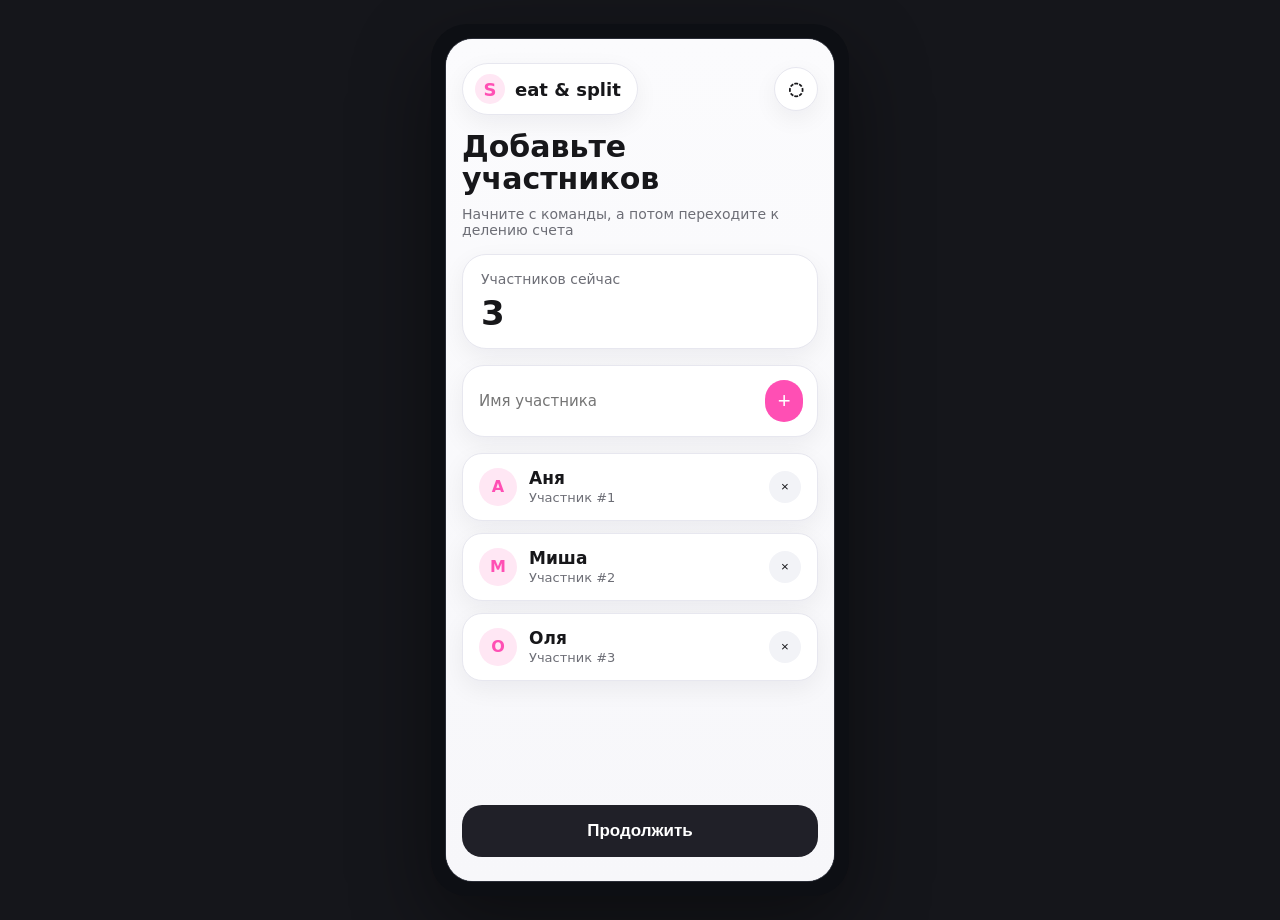
==== commit a2310f87: "Merge pull request #64 from Pechenkai/feature/33-detailed-splitter-ui feat(#33): добавлен список поз" ====
--- a/SplitShot.html
+++ b/SplitShot.html
@@ -3,7 +3,7 @@
 <head>
 <meta charset="utf-8">
 <meta name="viewport" content="width=device-width, initial-scale=1">
-<title>SplitShot — unified prototype</title>
+<title>SplitShot Prototype Fixed</title>
 <style>
 :root{
   --bg:#f7f7fa; --surface:#ffffff; --surface2:#fbfbfd; --border:#e7e7ef;
@@ -26,13 +26,9 @@
 .phone{width:390px; height:844px; position:relative; overflow:hidden; border-radius:28px; background:linear-gradient(180deg,#fbfbfd 0%,#f4f5f9 100%); border:1px solid #2a2d37}
 body.dark .phone{background:linear-gradient(180deg,#151821 0%,#10131a 100%)}
 .screen{
-  position:absolute; inset:0; padding:24px 16px 40px; display:none; flex-direction:column; gap:16px;
+  position:absolute; inset:0; padding:24px 16px; display:none; flex-direction:column; gap:16px;
   background:linear-gradient(180deg,var(--surface2) 0%,var(--bg) 100%);
-  overflow-y:auto; overflow-x:hidden; -webkit-overflow-scrolling:touch; overscroll-behavior:contain; scrollbar-width:thin;
-}
-.screen::-webkit-scrollbar{width:8px}
-.screen::-webkit-scrollbar-track{background:transparent}
-.screen::-webkit-scrollbar-thumb{background:var(--border); border-radius:999px}
+}
 .screen.active{display:flex}
 .header{display:flex; justify-content:space-between; align-items:center}
 .head-row{display:flex; align-items:center; gap:12px}
@@ -46,7 +42,7 @@
 .icon-btn,.back-btn,.plus-btn,.mini-btn,.toggle,.mini-save{
   border:none; cursor:pointer; transition:transform .16s ease;
 }
-.icon-btn:hover,.back-btn:hover,.plus-btn:hover,.mini-btn:hover,.mini-save:hover,.brand:hover,.row:hover,.card:hover,.pill:hover,.primary-btn:hover,.secondary-btn:hover,.fortune-pill:hover{transform:translateY(-1px)}
+.icon-btn:hover,.back-btn:hover,.plus-btn:hover,.mini-btn:hover,.mini-save:hover,.brand:hover,.row:hover,.card:hover,.pill:hover,.primary-btn:hover{transform:translateY(-1px)}
 .icon-btn,.back-btn{
   width:44px; height:44px; border-radius:999px; background:var(--surface); border:1px solid var(--border);
   box-shadow:var(--shadow); display:grid; place-items:center; color:var(--text); font-size:18px; font-weight:700;
@@ -73,13 +69,10 @@
 .badge{padding:6px 10px; border-radius:999px; background:var(--accentSoft); color:var(--accent); font-size:12px; font-weight:800}
 .card-title{font-size:21px; line-height:1.15; font-weight:800; color:var(--text)}
 .card-sub{margin-top:6px; font-size:14px; color:var(--muted)}
-.primary-btn,.secondary-btn{border:none; border-radius:20px; padding:16px 18px; font-size:17px; font-weight:700; cursor:pointer}
-.primary-btn{margin-top:auto; background:var(--dark); color:var(--surface)}
-.secondary-btn{background:var(--surface); border:1px solid var(--border); color:var(--text)}
+.primary-btn{margin-top:auto; border:none; border-radius:20px; padding:16px 18px; background:var(--dark); color:var(--surface); font-size:17px; font-weight:700; cursor:pointer}
 .primary-btn:disabled{opacity:.45; cursor:not-allowed}
 .participants-list,.assign-list,.items-list{display:flex; flex-direction:column; gap:12px}
 .participant-left{display:flex; align-items:center; gap:12px}
-.participant-actions{display:flex; gap:8px}
 .avatar{width:38px; height:38px; border-radius:50%; display:grid; place-items:center; background:var(--accentSoft); color:var(--accent); font-weight:800}
 .participant-name{font-size:17px; font-weight:800; color:var(--text)}
 .participant-meta{font-size:13px; color:var(--muted); margin-top:2px}
@@ -96,8 +89,8 @@
   max-width:120px; background:var(--soft); padding:10px 12px; border-radius:12px; border:1px solid var(--border);
 }
 .two-inputs{display:grid; grid-template-columns:1fr 110px 42px; gap:10px}
-.pill-row{display:flex; gap:10px; flex-wrap:wrap}
-.pill{padding:11px 15px; border-radius:999px; border:1px solid var(--border); background:var(--surface); color:var(--text); font-weight:700; cursor:pointer}
+.pill-row,.fortune-pill-row{display:flex; gap:10px; flex-wrap:wrap}
+.pill,.fortune-pill{padding:11px 15px; border-radius:999px; border:1px solid var(--border); background:var(--surface); color:var(--text); font-weight:700; cursor:pointer}
 .pill.active{background:var(--dark); border-color:var(--dark); color:var(--surface)}
 body.dark .pill.active{color:#17171a}
 .list-box{border-radius:22px; padding:14px}
@@ -106,8 +99,6 @@
 .history-item:last-child{border-bottom:none}
 .history-top{display:flex; justify-content:space-between; gap:12px; color:var(--text); font-weight:800; font-size:15px}
 .history-sub{margin-top:4px; color:var(--muted); font-size:13px}
-.history-details{margin-top:10px; padding:10px 12px; border-radius:14px; background:var(--soft)}
-.history-details-btn{margin-top:10px}
 .profile-box{border-radius:24px; padding:18px; display:flex; align-items:center; gap:14px}
 .toggle{width:56px; height:32px; border-radius:999px; background:var(--soft); position:relative; border:1px solid var(--border)}
 .toggle:after{content:""; position:absolute; top:3px; left:3px; width:24px; height:24px; border-radius:50%; background:var(--surface); box-shadow:0 3px 8px rgba(0,0,0,.12); transition:left .2s ease}
@@ -115,9 +106,8 @@
 .toggle.on:after{left:27px}
 .hint{margin-top:-4px; font-size:12px; color:var(--muted)}
 .accent{color:var(--accent); font-weight:800}
-.notice{border-radius:16px; padding:12px 14px; background:var(--accentSoft); color:var(--accent); font-weight:800; font-size:13px}
-.selector{max-width:none; background:var(--surface); border:1px solid var(--border); border-radius:16px; padding:14px 16px; box-shadow:var(--shadow)}
 .accent-btn{margin-top:0; background:var(--accent); color:#fff}
+.fortune-entry{border-color:var(--accent); background:rgba(255,79,180,.06)}
 .wheel-wrap{display:flex; justify-content:center; align-items:center; min-height:330px; position:relative}
 .wheel-pointer{
   position:absolute; top:6px; left:50%; transform:translateX(-50%);
@@ -136,7 +126,9 @@
     #b791ff 288deg 360deg
   );
 }
-.wheel.dynamic{background:var(--wheel-gradient, conic-gradient(#ff9dcf 0deg 360deg))}
+.wheel.dynamic{
+  background:var(--wheel-gradient, conic-gradient(#ff9dcf 0deg 360deg));
+}
 .wheel-center{
   position:absolute; inset:50%; transform:translate(-50%,-50%);
   width:72px; height:72px; border-radius:50%; background:var(--dark); color:var(--surface);
@@ -145,36 +137,25 @@
 body.dark .wheel-center{color:#17171a}
 .wheel-labels{position:absolute; inset:0}
 .wheel-label{
-  position:absolute; min-width:72px; max-width:96px; text-align:center; font-size:14px;
-  font-weight:800; color:#17171a; line-height:1.1; pointer-events:none;
-  transform:translate(-50%,-50%); white-space:nowrap; overflow:hidden; text-overflow:ellipsis;
+  position:absolute;
+  min-width:72px;
+  max-width:96px;
+  text-align:center;
+  font-size:14px;
+  font-weight:800;
+  color:#17171a;
+  line-height:1.1;
+  pointer-events:none;
+  transform:translate(-50%,-50%);
+  white-space:nowrap;
+  overflow:hidden;
+  text-overflow:ellipsis;
 }
 body.dark .wheel-label{color:#17171a}
-.fortune-pill-row{display:flex; gap:8px; flex-wrap:wrap}
-.fortune-pill{padding:9px 12px; border-radius:999px; background:var(--soft); color:var(--text); font-weight:700; font-size:13px}
-.game-value{font-size:24px!important; overflow-wrap:anywhere}
-.number-grid{display:grid; grid-template-columns:repeat(5,1fr); gap:8px}
-.number-cell{aspect-ratio:1; border:none; border-radius:14px; background:var(--surface); color:var(--text); font-size:20px; font-weight:900; box-shadow:var(--shadow); border:1px solid var(--border)}
-.number-cell.done{background:var(--accentSoft); color:var(--accent)}
-.number-cell.error{outline:2px solid var(--warning)}
-.vote-row{display:grid; grid-template-columns:1fr 1fr; gap:10px}
-.global-toast{
-  position:fixed; top:20px; left:50%; transform:translateX(-50%);
-  min-width:260px; max-width:calc(100vw - 32px); background:var(--dark); color:var(--surface);
-  padding:12px 16px; border-radius:16px; box-shadow:0 16px 40px rgba(0,0,0,.25); z-index:9999;
-  font-weight:700;
-}
-body.dark .global-toast{color:#17171a}
-@media (max-width:520px){
-  body{padding:0; display:block; background:var(--bg)}
-  .layout{max-width:none; display:block}
-  .phone-shell{padding:0; border-radius:0; box-shadow:none; background:transparent}
-  .phone{width:100vw; height:100vh; border:none; border-radius:0}
-}
+
 </style>
 </head>
 <body>
-<div id="globalToast" class="global-toast" hidden></div>
 <div class="layout">
   <div class="phone-shell">
     <div class="phone">
@@ -185,17 +166,14 @@
         </div>
         <div class="title" data-i18n="participantsTitle">Добавьте<br>участников</div>
         <div class="subtitle" data-i18n="participantsSubtitle">Начните с команды, а потом переходите к делению счета</div>
-        <div class="notice" id="appNotice" hidden></div>
         <div class="summary">
           <div class="label" data-i18n="participantsNow">Участников сейчас</div>
           <div class="value" id="participantsCountValue">3</div>
         </div>
-        <button class="secondary-btn" id="copyInviteBtn" data-i18n="copyInvite">Копировать ссылку компании</button>
         <div class="input-wrap">
           <input id="participantNameInput" class="text-input" data-placeholder="participantPlaceholder" placeholder="Имя участника">
           <button class="plus-btn" id="addParticipantBtn">+</button>
         </div>
-        <div class="hint" id="participantsLimitHint">1–15 участников</div>
         <div class="participants-list" id="participantsList"></div>
         <button class="primary-btn" id="goToHomeBtn" data-i18n="continue">Продолжить</button>
       </section>
@@ -223,10 +201,6 @@
           <div class="top-row"><div class="soft-icon">◌</div><div class="amount-chip" id="homeAmountChip">2 980 ₽</div></div>
           <div><div class="card-title" data-i18n="payFull">Оплатить счет целиком</div><div class="card-sub" data-i18n="payFullSub">Один участник берет на себя весь счет</div></div>
         </div>
-        <div class="card" data-go="gamesHub">
-          <div class="top-row"><div class="soft-icon">◎</div><div class="badge">games</div></div>
-          <div><div class="card-title" data-i18n="gamesHub">Игры за столом</div><div class="card-sub" data-i18n="gamesHubSub">Колесо, тест на трезвость и скороговорка</div></div>
-        </div>
         <button class="primary-btn" data-go="splitSetup" data-i18n="continue">Продолжить</button>
       </section>
 
@@ -244,35 +218,27 @@
         <div class="row" data-go="equalSplit"><div><div class="row-title" data-i18n="equalSplit">Поровну</div><div class="row-sub" data-i18n="equalSplitSub">Сумма делится на всех участников одинаково</div></div><div class="tail">→</div></div>
         <div class="row" data-go="splitByPeople"><div><div class="row-title" data-i18n="byPeople">По людям</div><div class="row-sub" data-i18n="byPeopleSub">Введите отдельную сумму для каждого участника</div></div><div class="tail">→</div></div>
         <div class="row" data-go="splitByItems"><div><div class="row-title" data-i18n="byItems">По позициям</div><div class="row-sub" data-i18n="byItemsSub">Выберите участника и добавляйте его блюда/позиции</div></div><div class="tail">→</div></div>
+        <div class="row selected fortune-entry" data-go="fortuneWheel"><div><div class="row-title" data-i18n="fortuneWheel">Колесо фортуны</div><div class="row-sub" data-i18n="fortuneWheelSub">Случайным образом выберите, кто оплатит счет</div></div><div class="tail">→</div></div>
       </section>
 
       <section class="screen" id="equalSplit">
         <div class="head-row"><button class="back-btn" data-go="splitSetup">←</button><h2 data-i18n="equalSplitTitle">Деление поровну</h2></div>
         <div class="summary"><div class="label" data-i18n="totalAmount">Общая сумма</div><div class="value" id="equalTotalValue">2 980 ₽</div></div>
-        <div class="summary-edit"><input id="tipsAmountInput" class="number-input" type="number" min="0" step="1" value="0" aria-label="Tips amount"><button class="mini-save" id="saveTipsBtn" data-i18n="tips">Чаевые</button></div>
-        <select id="payerSelect" class="select-input selector"></select>
         <div class="row"><div><div class="row-title" data-i18n="participantsCount">Количество участников</div><div class="row-sub" data-i18n="participantsCountSub">Равное деление на всех из списка</div></div><div class="tail" id="equalParticipantsValue">3</div></div>
         <div class="row selected"><div><div class="row-title" data-i18n="eachPays">Каждый платит</div><div class="row-sub" data-i18n="eachPaysSub">Итоговая сумма на человека</div></div><div class="tail accent" id="equalPerPersonValue">993.33 ₽</div></div>
         <button class="primary-btn" id="saveEqualSplitBtn" data-i18n="saveCalculation">Сохранить расчет</button>
-        <button class="secondary-btn" id="copyDebtsBtn" data-i18n="copyDebts">Копировать долги</button>
-        <div class="list-box" id="debtsBox"><div class="list-title" data-i18n="debts">Долги</div><div id="debtsList"></div></div>
       </section>
 
       <section class="screen" id="splitByPeople">
         <div class="head-row"><button class="back-btn" data-go="splitSetup">←</button><h2 data-i18n="splitByPeopleTitle">Деление по людям</h2></div>
-        <div class="summary"><div class="label" data-i18n="payer">Плательщик</div><select id="peoplePayerSelect" class="select-input selector"></select></div>
-        <div class="summary"><div class="label" data-i18n="assignedToParticipants">Назначено участникам</div><div class="value" id="peopleAssignedTotal">2 980 ₽</div><div class="hint" id="peopleRemainingHint">Введите итоговую сумму каждого участника</div></div>
+        <div class="summary"><div class="label" data-i18n="assignedToParticipants">Назначено участникам</div><div class="value" id="peopleAssignedTotal">2 980 ₽</div><div class="hint" id="peopleRemainingHint">Остаток: 0 ₽</div></div>
         <div class="assign-list" id="peopleAssignList"></div>
         <button class="primary-btn" id="savePeopleSplitBtn" data-i18n="saveCalculation">Сохранить расчет</button>
       </section>
 
       <section class="screen" id="splitByItems">
         <div class="head-row"><button class="back-btn" data-go="splitSetup">←</button><h2 data-i18n="splitByItemsTitle">Деление по позициям</h2></div>
-        <div class="summary"><div class="label" data-i18n="payer">Плательщик</div><select id="itemsPayerSelect" class="select-input selector"></select></div>
-        <div class="summary-edit"><input id="itemsTipsAmountInput" class="number-input" type="number" min="0" step="1" value="0" aria-label="Items tips amount"><button class="mini-save" id="saveItemsTipsBtn" data-i18n="tips">Чаевые</button></div>
         <div class="pill-row" id="itemParticipantsPills"></div>
-        <button class="secondary-btn" id="selectAllItemParticipantsBtn" data-i18n="splitAll">Разделить на всех</button>
-        <div class="hint" data-i18n="byItemsHint">Выберите одного или нескольких участников для позиции</div>
         <div class="two-inputs">
           <div class="input-wrap" style="padding:0 14px; min-height:50px;"><input id="itemNameInput" class="text-input" data-placeholder="itemNamePlaceholder" placeholder="Название позиции"></div>
           <div class="input-wrap" style="padding:0 14px; min-height:50px;"><input id="itemPriceInput" class="number-input" type="number" min="0" step="1" data-placeholder="pricePlaceholder" placeholder="₽"></div>
@@ -283,32 +249,17 @@
         <button class="primary-btn" id="saveItemsSplitBtn" data-i18n="saveCalculation">Сохранить расчет</button>
       </section>
 
-      <section class="screen" id="splitResult">
-        <div class="head-row"><button class="back-btn" data-go="splitSetup">←</button><h2 data-i18n="splitResultTitle">Результат</h2></div>
-        <div class="summary"><div class="label" data-i18n="savedCalculations">Сохраненные расчеты</div><div class="value game-value" id="splitResultSummary">—</div></div>
-        <button class="secondary-btn" id="copyResultDebtsBtn" data-i18n="copyDebts">Копировать долги</button>
-        <div class="list-box"><div class="list-title" data-i18n="debts">Долги</div><div id="resultDebtsList"></div></div>
-        <button class="primary-btn" data-go="historyScreen" data-i18n="history">История</button>
-      </section>
-
-      <section class="screen" id="gamesHub">
-        <div class="head-row"><button class="back-btn" data-go="home">←</button><h2 data-i18n="gamesHub">Игры</h2></div>
-        <div class="card" data-go="fortuneWheel"><div class="top-row"><div class="soft-icon">◉</div><div class="badge">MVP</div></div><div><div class="card-title" data-i18n="wheelTitle">Колесо фортуны</div><div class="card-sub" data-i18n="wheelSub">Случайно выбирает участника</div></div></div>
-        <div class="card" data-go="sobrietyGame"><div class="top-row"><div class="soft-icon">20</div><div class="badge">MVP</div></div><div><div class="card-title" data-i18n="sobrietyTitle">Тест на трезвость</div><div class="card-sub" data-i18n="sobrietySub">Нажмите числа 1–20 по порядку</div></div></div>
-        <div class="card" data-go="tongueGame"><div class="top-row"><div class="soft-icon">♪</div><div class="badge">karaoke</div></div><div><div class="card-title" data-i18n="tongueTitle">Скороговорка</div><div class="card-sub" data-i18n="tongueSub">Караоке-режим с голосованием</div></div></div>
-      </section>
-
       <section class="screen" id="fortuneWheel">
-        <div class="head-row"><button class="back-btn" data-go="gamesHub">←</button><h2 data-i18n="wheelTitle">Колесо фортуны</h2></div>
-        <div class="subtitle" style="margin-top:0" data-i18n="fortuneScreenSub">Рандомно выбирает, кто не платит сегодня</div>
+        <div class="head-row"><button class="back-btn" data-go="splitSetup">←</button><h2 data-i18n="fortuneWheel">Колесо фортуны</h2></div>
+        <div class="subtitle" style="margin-top:0" data-i18n="fortuneScreenSub">Рандомно выбирает, кто оплатит счет</div>
         <div class="summary">
           <div class="label" data-i18n="currentResult">Текущий результат</div>
-          <div class="value game-value" id="fortuneWinnerValue">—</div>
-          <div class="hint" data-i18n="fortuneHint">В колесо попадают все участники, добавленные на первом экране</div>
+          <div class="value" id="fortuneWinnerValue">Аня</div>
+          <div class="hint" id="fortuneHint" data-i18n="fortuneHint">В колесо попадают все участники, добавленные на первом экране</div>
         </div>
         <div class="wheel-wrap">
           <div class="wheel-pointer"></div>
-          <div class="wheel dynamic" id="fortuneWheelGraphic">
+          <div class="wheel" id="fortuneWheelGraphic">
             <div class="wheel-center">GO</div>
             <div class="wheel-labels" id="fortuneWheelLabels"></div>
           </div>
@@ -319,25 +270,6 @@
         </div>
         <button class="primary-btn" id="spinWheelBtn" data-i18n="spinWheel">Крутить колесо</button>
         <button class="primary-btn accent-btn" id="saveFortuneBtn" data-i18n="saveToHistory">Сохранить в историю</button>
-      </section>
-
-      <section class="screen" id="sobrietyGame">
-        <div class="head-row"><button class="back-btn" data-go="gamesHub">←</button><h2 data-i18n="sobrietyTitle">Тест на трезвость</h2></div>
-        <select id="sobrietyParticipantSelect" class="select-input selector"></select>
-        <div class="summary"><div class="label">1 → 20</div><div class="value game-value" id="sobrietyStats">0.0 c · 0 ошибок</div></div>
-        <div class="number-grid" id="sobrietyGrid"></div>
-        <button class="primary-btn" id="startSobrietyBtn" data-i18n="start">Старт</button>
-      </section>
-
-      <section class="screen" id="tongueGame">
-        <div class="head-row"><button class="back-btn" data-go="gamesHub">←</button><h2 data-i18n="tongueTitle">Скороговорка</h2></div>
-        <select id="tongueParticipantSelect" class="select-input selector"></select>
-        <div class="summary"><div class="label" data-i18n="phrase">Фраза</div><div class="value game-value" id="tonguePhrase">—</div></div>
-        <div class="vote-row"><button class="secondary-btn" id="recordTongueBtn" data-i18n="record">Записать</button><button class="secondary-btn" id="stopTongueBtn" data-i18n="stop">Стоп</button></div>
-        <audio id="tongueAudio" controls hidden></audio>
-        <div class="vote-row"><button class="secondary-btn" id="tonguePassBtn" data-i18n="passed">Зачет</button><button class="secondary-btn" id="tongueFailBtn" data-i18n="failed">Фант</button></div>
-        <div class="summary"><div class="label" data-i18n="forfeit">Фант</div><div class="value game-value" id="forfeitValue">—</div></div>
-        <button class="primary-btn" id="newTongueBtn" data-i18n="newPhrase">Новая фраза</button>
       </section>
 
       <section class="screen" id="profile">
@@ -375,32 +307,19 @@
 
 <script>
 (function () {
-  var STORAGE_KEY = "splitshot.unified.v1";
   var state = {
     total: 2980,
-    equalTips: 0,
-    itemsTips: 0,
     participants: ["Аня", "Миша", "Оля"],
     theme: "light",
     language: "Русский",
     notifications: true,
     byPeople: {},
     selectedParticipant: "Аня",
-    selectedItemParticipants: ["Аня"],
-    itemsPayer: "Аня",
-    peoplePayer: "Аня",
-    payer: "Аня",
     items: {"Аня":[{name:"Паста",price:990}],"Миша":[{name:"Пицца",price:1290}],"Оля":[]},
-    detailedItems: [],
-    history: [{type:"draft", amount:2980, date:new Date().toLocaleString("ru-RU")}],
-    debts: [],
-    inviteCode: null,
+    history: [{type:"draft"}],
     fortuneWinner: "Аня",
-    wheelRotation: 0,
-    fortuneSpinning: false,
-    sobriety: {next: 1, errors: 0, startedAt: 0, running: false, shuffled: [], player: "Аня"},
-    tongue: {passes: 0, fails: 0, player: "Аня", phrase: "", forfeit: ""},
-    recording: {active: false}
+    fortuneAngle: 0,
+    fortuneSpinning: false
   };
 
   var locales = {
@@ -419,8 +338,6 @@
       splitBillSub: "Поровну, по людям или по позициям",
       payFull: "Оплатить счет целиком",
       payFullSub: "Один участник берет на себя весь счет",
-      gamesHub: "Игры за столом",
-      gamesHubSub: "Колесо, тест на трезвость и скороговорка",
       fullPaymentTitle: "Оплата целиком",
       toPay: "К оплате",
       payer: "Плательщик",
@@ -437,6 +354,8 @@
       byPeopleSub: "Введите отдельную сумму для каждого участника",
       byItems: "По позициям",
       byItemsSub: "Выберите участника и добавляйте его блюда/позиции",
+      fortuneWheel: "Колесо фортуны",
+      fortuneWheelSub: "Случайным образом выберите, кто оплатит счет",
       equalSplitTitle: "Деление поровну",
       totalAmount: "Общая сумма",
       participantsCount: "Количество участников",
@@ -450,6 +369,12 @@
       itemNamePlaceholder: "Название позиции",
       pricePlaceholder: "₽",
       assignedByItems: "Назначено по позициям",
+      currentResult: "Текущий результат",
+      fortuneHint: "В колесо попадают все участники, добавленные на первом экране",
+      fortuneScreenSub: "Рандомно выбирает, кто оплатит счет",
+      participantsInWheel: "Участники в колесе",
+      spinWheel: "Крутить колесо",
+      saveToHistory: "Сохранить в историю",
       profileTitle: "Профиль",
       localProfile: "Локальный профиль приложения",
       theme: "Тема",
@@ -471,7 +396,7 @@
       participantIndex: "Участник #{index}",
       individualAmount: "Индивидуальная сумма",
       remaining: "Остаток: {amount}",
-      assignedItemTo: "Позиция назначена: {participants}",
+      assignedItemTo: "Позиция назначена участнику {name}",
       noItemsYet: "Пока нет позиций",
       historyDraftTitle: "Стартовый пример",
       historyDraftDetails: "Подготовлен экран для презентации",
@@ -484,150 +409,192 @@
       historyFullTitle: "Оплата целиком",
       historyFullDetails: "Один участник оплатил {amount}",
       historyFortuneTitle: "Колесо фортуны",
-      historyFortuneDetails: "Выбран участник: {winner}",
-      historySobrietyTitle: "Тест на трезвость",
-      historySobrietyDetails: "{player} · {time} сек · ошибок: {errors}",
-      historyTongueTitle: "Скороговорка",
-      historyTongueDetails: "{player} · {result}",
-      tips: "Чаевые",
-      copyDebts: "Копировать долги",
-      debts: "Долги",
-      splitAll: "Разделить на всех",
-      byItemsHint: "Выберите одного или нескольких участников для позиции",
-      splitResultTitle: "Результат",
-      copyInvite: "Копировать ссылку компании",
-      wheelTitle: "Колесо фортуны",
-      wheelSub: "Случайно выбирает участника",
-      fortuneScreenSub: "Рандомно выбирает участника для оплаты",
-      currentResult: "Текущий результат",
-      fortuneHint: "В колесо попадают все участники, добавленные на первом экране",
-      participantsInWheel: "Участники в колесе",
-      spinWheel: "Крутить колесо",
-      saveToHistory: "Сохранить в историю",
-      sobrietyTitle: "Тест на трезвость",
-      sobrietySub: "Нажмите числа 1–20 по порядку",
-      start: "Старт",
-      tongueTitle: "Скороговорка",
-      tongueSub: "Караоке-режим с голосованием",
-      phrase: "Фраза",
-      record: "Записать",
-      stop: "Стоп",
-      passed: "Зачет",
-      failed: "Фант",
-      forfeit: "Фант",
-      newPhrase: "Новая фраза"
+      historyFortuneDetails: "Счет оплачивает {winner}"
     },
     "English": {
-      participantsTitle: "Add<br>participants", participantsSubtitle: "Start with the group, then continue to bill splitting",
-      participantsNow: "Participants now", participantPlaceholder: "Participant name", continue: "Continue",
-      homeTitle: "How do you want<br>to split the bill?", homeSubtitle: "Choose a mode first, then confirm the calculation",
-      billTotal: "Bill total", apply: "Apply", mainFlow: "main flow", splitBill: "Split the bill",
-      splitBillSub: "Equally, by people, or by items", payFull: "Pay the full bill", payFullSub: "One participant covers the whole bill",
-      gamesHub: "Table games", gamesHubSub: "Wheel, sobriety test and tongue twister",
-      fullPaymentTitle: "Full payment", toPay: "To pay", payer: "Payer", payerSub: "One participant pays the whole amount",
-      onePerson: "1 person", participantsInGroup: "Participants in group", participantsInGroupSub: "Used for history and follow-up flows",
-      confirm: "Confirm", splitModeTitle: "Split mode", splitModeSubtitle: "Choose the preferred way to distribute the amount",
-      equalSplit: "Equal split", equalSplitSub: "The total is split equally among all participants",
-      byPeople: "By people", byPeopleSub: "Enter a separate amount for each participant",
-      byItems: "By items", byItemsSub: "Choose a participant and add their items",
-      equalSplitTitle: "Equal split", totalAmount: "Total amount", participantsCount: "Participants count",
-      participantsCountSub: "Equal split across everyone in the list", eachPays: "Each pays", eachPaysSub: "Final amount per person",
-      saveCalculation: "Save calculation", splitByPeopleTitle: "Split by people", assignedToParticipants: "Assigned to participants",
-      splitByItemsTitle: "Split by items", itemNamePlaceholder: "Item name", pricePlaceholder: "$", assignedByItems: "Assigned by items",
-      profileTitle: "Profile", localProfile: "Local app profile", theme: "Theme", themeSub: "Switch between light and dark",
-      history: "History", historySub: "Previously saved bill splits", settings: "Settings", settingsSub: "Interface language and notifications",
-      savedCalculations: "Saved calculations", language: "Language", languageSub: "Choose the interface language",
-      notifications: "Notifications", notificationsSub: "Reminders and system messages", currentSettings: "Current settings",
-      light: "Light", dark: "Dark", on: "On", off: "Off", participantIndex: "Participant #{index}",
-      individualAmount: "Individual amount", remaining: "Remaining: {amount}", assignedItemTo: "Assigned to: {participants}", noItemsYet: "No items yet",
-      historyDraftTitle: "Starter example", historyDraftDetails: "Presentation screen prepared", historyEqualTitle: "Equal split",
-      historyEqualDetails: "{count} participants · {amount} each", historyPeopleTitle: "Split by people",
-      historyPeopleDetails: "Assigned {assigned} · remaining {remaining}", historyItemsTitle: "Split by items",
-      historyItemsDetails: "{count} items · assigned {assigned}", historyFullTitle: "Full payment", historyFullDetails: "One participant paid {amount}",
-      historyFortuneTitle: "Wheel of fortune", historyFortuneDetails: "Selected: {winner}",
-      historySobrietyTitle: "Sobriety test", historySobrietyDetails: "{player} · {time}s · errors: {errors}",
-      historyTongueTitle: "Tongue twister", historyTongueDetails: "{player} · {result}",
-      tips: "Tips", copyDebts: "Copy debts", debts: "Debts", splitAll: "Split among all", byItemsHint: "Choose one or more participants for the item",
-      splitResultTitle: "Result", copyInvite: "Copy company link", wheelTitle: "Wheel of fortune", wheelSub: "Randomly picks a participant",
-      fortuneScreenSub: "Randomly picks the participant who pays", currentResult: "Current result", fortuneHint: "All participants from the first screen are included",
-      participantsInWheel: "Participants in wheel", spinWheel: "Spin the wheel", saveToHistory: "Save to history",
-      sobrietyTitle: "Sobriety test", sobrietySub: "Press numbers 1–20 in order", start: "Start",
-      tongueTitle: "Tongue twister", tongueSub: "Karaoke mode with voting", phrase: "Phrase", record: "Record", stop: "Stop", passed: "Passed", failed: "Forfeit", forfeit: "Forfeit", newPhrase: "New phrase"
+      participantsTitle: "Add<br>participants",
+      participantsSubtitle: "Start with the group, then continue to bill splitting",
+      participantsNow: "Participants now",
+      participantPlaceholder: "Participant name",
+      continue: "Continue",
+      homeTitle: "How do you want<br>to split the bill?",
+      homeSubtitle: "Choose a mode first, then confirm the calculation",
+      billTotal: "Bill total",
+      apply: "Apply",
+      mainFlow: "main flow",
+      splitBill: "Split the bill",
+      splitBillSub: "Equally, by people, or by items",
+      payFull: "Pay the full bill",
+      payFullSub: "One participant covers the whole bill",
+      fullPaymentTitle: "Full payment",
+      toPay: "To pay",
+      payer: "Payer",
+      payerSub: "One participant pays the whole amount",
+      onePerson: "1 person",
+      participantsInGroup: "Participants in group",
+      participantsInGroupSub: "Used for history and follow-up flows",
+      confirm: "Confirm",
+      splitModeTitle: "Split mode",
+      splitModeSubtitle: "Choose the preferred way to distribute the amount",
+      equalSplit: "Equal split",
+      equalSplitSub: "The total is split equally among all participants",
+      byPeople: "By people",
+      byPeopleSub: "Enter a separate amount for each participant",
+      byItems: "By items",
+      byItemsSub: "Choose a participant and add their items",
+      fortuneWheel: "Wheel of fortune",
+      fortuneWheelSub: "Randomly choose who pays the bill",
+      equalSplitTitle: "Equal split",
+      totalAmount: "Total amount",
+      participantsCount: "Participants count",
+      participantsCountSub: "Equal split across everyone in the list",
+      eachPays: "Each pays",
+      eachPaysSub: "Final amount per person",
+      saveCalculation: "Save calculation",
+      splitByPeopleTitle: "Split by people",
+      assignedToParticipants: "Assigned to participants",
+      splitByItemsTitle: "Split by items",
+      itemNamePlaceholder: "Item name",
+      pricePlaceholder: "$",
+      assignedByItems: "Assigned by items",
+      currentResult: "Current result",
+      fortuneHint: "All participants added on the first screen are included in the wheel",
+      fortuneScreenSub: "Randomly chooses who pays the bill",
+      participantsInWheel: "Participants in wheel",
+      spinWheel: "Spin the wheel",
+      saveToHistory: "Save to history",
+      profileTitle: "Profile",
+      localProfile: "Local app profile",
+      theme: "Theme",
+      themeSub: "Switch between light and dark",
+      history: "History",
+      historySub: "Previously saved bill splits",
+      settings: "Settings",
+      settingsSub: "Interface language and notifications",
+      savedCalculations: "Saved calculations",
+      language: "Language",
+      languageSub: "Choose the interface language",
+      notifications: "Notifications",
+      notificationsSub: "Reminders and system messages",
+      currentSettings: "Current settings",
+      light: "Light",
+      dark: "Dark",
+      on: "On",
+      off: "Off",
+      participantIndex: "Participant #{index}",
+      individualAmount: "Individual amount",
+      remaining: "Remaining: {amount}",
+      assignedItemTo: "Item assigned to {name}",
+      noItemsYet: "No items yet",
+      historyDraftTitle: "Starter example",
+      historyDraftDetails: "Presentation screen prepared",
+      historyEqualTitle: "Equal split",
+      historyEqualDetails: "{count} participants · {amount} each",
+      historyPeopleTitle: "Split by people",
+      historyPeopleDetails: "Assigned {assigned} · remaining {remaining}",
+      historyItemsTitle: "Split by items",
+      historyItemsDetails: "{count} items · assigned {assigned}",
+      historyFullTitle: "Full payment",
+      historyFullDetails: "One participant paid {amount}",
+      historyFortuneTitle: "Wheel of fortune",
+      historyFortuneDetails: "{winner} pays the bill"
     },
     "Deutsch": {
-      participantsTitle: "Teilnehmer<br>hinzufügen", participantsSubtitle: "Starte mit der Gruppe und gehe dann zur Aufteilung der Rechnung",
-      participantsNow: "Teilnehmer aktuell", participantPlaceholder: "Name des Teilnehmers", continue: "Weiter",
-      homeTitle: "Wie möchtet ihr<br>die Rechnung teilen?", homeSubtitle: "Wähle zuerst einen Modus und bestätige dann die Berechnung",
-      billTotal: "Rechnung gesamt", apply: "Anwenden", mainFlow: "main flow", splitBill: "Rechnung teilen",
-      splitBillSub: "Gleichmäßig, nach Personen oder nach Positionen", payFull: "Komplett bezahlen", payFullSub: "Eine Person übernimmt die ganze Rechnung",
-      gamesHub: "Spiele", gamesHubSub: "Glücksrad, Nüchternheitstest und Zungenbrecher",
-      fullPaymentTitle: "Komplettzahlung", toPay: "Zu zahlen", payer: "Zahler", payerSub: "Eine Person zahlt den Gesamtbetrag",
-      onePerson: "1 Person", participantsInGroup: "Teilnehmer in der Gruppe", participantsInGroupSub: "Für Verlauf und weitere Abläufe",
-      confirm: "Bestätigen", splitModeTitle: "Teilungsmodus", splitModeSubtitle: "Wähle die passende Art der Verteilung",
-      equalSplit: "Gleichmäßig", equalSplitSub: "Der Gesamtbetrag wird gleichmäßig auf alle verteilt",
-      byPeople: "Nach Personen", byPeopleSub: "Gib für jede Person einen eigenen Betrag ein",
-      byItems: "Nach Positionen", byItemsSub: "Wähle Teilnehmer und füge Positionen hinzu",
-      equalSplitTitle: "Gleichmäßige Teilung", totalAmount: "Gesamtbetrag", participantsCount: "Anzahl Teilnehmer",
-      participantsCountSub: "Gleichmäßig auf alle in der Liste verteilt", eachPays: "Jede Person zahlt", eachPaysSub: "Endbetrag pro Person",
-      saveCalculation: "Berechnung speichern", splitByPeopleTitle: "Nach Personen teilen", assignedToParticipants: "Teilnehmern zugewiesen",
-      splitByItemsTitle: "Nach Positionen teilen", itemNamePlaceholder: "Name der Position", pricePlaceholder: "€", assignedByItems: "Nach Positionen zugewiesen",
-      profileTitle: "Profil", localProfile: "Lokales App-Profil", theme: "Thema", themeSub: "Zwischen hell und dunkel wechseln",
-      history: "Verlauf", historySub: "Frühere gespeicherte Aufteilungen", settings: "Einstellungen", settingsSub: "Sprache und Benachrichtigungen",
-      savedCalculations: "Gespeicherte Berechnungen", language: "Sprache", languageSub: "Wähle die Sprache der Oberfläche",
-      notifications: "Benachrichtigungen", notificationsSub: "Erinnerungen und Systemmeldungen", currentSettings: "Aktuelle Einstellungen",
-      light: "Hell", dark: "Dunkel", on: "An", off: "Aus", participantIndex: "Teilnehmer #{index}",
-      individualAmount: "Individueller Betrag", remaining: "Rest: {amount}", assignedItemTo: "Zugewiesen an: {participants}", noItemsYet: "Noch keine Positionen",
-      historyDraftTitle: "Startbeispiel", historyDraftDetails: "Präsentationsscreen vorbereitet", historyEqualTitle: "Gleichmäßige Teilung",
-      historyEqualDetails: "{count} Teilnehmer · jeweils {amount}", historyPeopleTitle: "Nach Personen teilen",
-      historyPeopleDetails: "{assigned} zugewiesen · Rest {remaining}", historyItemsTitle: "Nach Positionen teilen",
-      historyItemsDetails: "{count} Positionen · {assigned} zugewiesen", historyFullTitle: "Komplettzahlung", historyFullDetails: "Eine Person zahlte {amount}",
-      historyFortuneTitle: "Glücksrad", historyFortuneDetails: "Ausgewählt: {winner}",
-      historySobrietyTitle: "Nüchternheitstest", historySobrietyDetails: "{player} · {time}s · Fehler: {errors}",
-      historyTongueTitle: "Zungenbrecher", historyTongueDetails: "{player} · {result}",
-      tips: "Trinkgeld", copyDebts: "Schulden kopieren", debts: "Schulden", splitAll: "Auf alle verteilen", byItemsHint: "Wähle einen oder mehrere Teilnehmer für die Position",
-      splitResultTitle: "Ergebnis", copyInvite: "Firmenlink kopieren", wheelTitle: "Glücksrad", wheelSub: "Wählt zufällig einen Teilnehmer",
-      fortuneScreenSub: "Wählt zufällig den zahlenden Teilnehmer", currentResult: "Aktuelles Ergebnis", fortuneHint: "Alle Teilnehmer vom ersten Screen sind enthalten",
-      participantsInWheel: "Teilnehmer im Rad", spinWheel: "Rad drehen", saveToHistory: "Im Verlauf speichern",
-      sobrietyTitle: "Nüchternheitstest", sobrietySub: "Drücke die Zahlen 1–20 der Reihe nach", start: "Start",
-      tongueTitle: "Zungenbrecher", tongueSub: "Karaoke-Modus mit Abstimmung", phrase: "Phrase", record: "Aufnehmen", stop: "Stop", passed: "Bestanden", failed: "Pfand", forfeit: "Pfand", newPhrase: "Neue Phrase"
+      participantsTitle: "Teilnehmer<br>hinzufügen",
+      participantsSubtitle: "Starte mit der Gruppe und gehe dann zur Aufteilung der Rechnung",
+      participantsNow: "Teilnehmer aktuell",
+      participantPlaceholder: "Name des Teilnehmers",
+      continue: "Weiter",
+      homeTitle: "Wie möchtet ihr<br>die Rechnung teilen?",
+      homeSubtitle: "Wähle zuerst einen Modus und bestätige dann die Berechnung",
+      billTotal: "Rechnung gesamt",
+      apply: "Anwenden",
+      mainFlow: "main flow",
+      splitBill: "Rechnung teilen",
+      splitBillSub: "Gleichmäßig, nach Personen oder nach Positionen",
+      payFull: "Komplett bezahlen",
+      payFullSub: "Eine Person übernimmt die ganze Rechnung",
+      fullPaymentTitle: "Komplettzahlung",
+      toPay: "Zu zahlen",
+      payer: "Zahler",
+      payerSub: "Eine Person zahlt den Gesamtbetrag",
+      onePerson: "1 Person",
+      participantsInGroup: "Teilnehmer in der Gruppe",
+      participantsInGroupSub: "Für Verlauf und weitere Abläufe",
+      confirm: "Bestätigen",
+      splitModeTitle: "Teilungsmodus",
+      splitModeSubtitle: "Wähle die passende Art der Verteilung",
+      equalSplit: "Gleichmäßig",
+      equalSplitSub: "Der Gesamtbetrag wird gleichmäßig auf alle verteilt",
+      byPeople: "Nach Personen",
+      byPeopleSub: "Gib für jede Person einen eigenen Betrag ein",
+      byItems: "Nach Positionen",
+      byItemsSub: "Wähle eine Person und füge ihre Positionen hinzu",
+      fortuneWheel: "Glücksrad",
+      fortuneWheelSub: "Wähle zufällig aus, wer die Rechnung bezahlt",
+      equalSplitTitle: "Gleichmäßige Teilung",
+      totalAmount: "Gesamtbetrag",
+      participantsCount: "Anzahl Teilnehmer",
+      participantsCountSub: "Gleichmäßig auf alle in der Liste verteilt",
+      eachPays: "Jede Person zahlt",
+      eachPaysSub: "Endbetrag pro Person",
+      saveCalculation: "Berechnung speichern",
+      splitByPeopleTitle: "Nach Personen teilen",
+      assignedToParticipants: "Teilnehmern zugewiesen",
+      splitByItemsTitle: "Nach Positionen teilen",
+      itemNamePlaceholder: "Name der Position",
+      pricePlaceholder: "€",
+      assignedByItems: "Nach Positionen zugewiesen",
+      currentResult: "Aktuelles Ergebnis",
+      fortuneHint: "Alle Teilnehmer vom ersten Screen werden in das Rad aufgenommen",
+      fortuneScreenSub: "Wählt zufällig aus, wer die Rechnung bezahlt",
+      participantsInWheel: "Teilnehmer im Rad",
+      spinWheel: "Rad drehen",
+      saveToHistory: "Im Verlauf speichern",
+      profileTitle: "Profil",
+      localProfile: "Lokales App-Profil",
+      theme: "Thema",
+      themeSub: "Zwischen hell und dunkel wechseln",
+      history: "Verlauf",
+      historySub: "Frühere gespeicherte Aufteilungen",
+      settings: "Einstellungen",
+      settingsSub: "Sprache und Benachrichtigungen",
+      savedCalculations: "Gespeicherte Berechnungen",
+      language: "Sprache",
+      languageSub: "Wähle die Sprache der Oberfläche",
+      notifications: "Benachrichtigungen",
+      notificationsSub: "Erinnerungen und Systemmeldungen",
+      currentSettings: "Aktuelle Einstellungen",
+      light: "Hell",
+      dark: "Dunkel",
+      on: "An",
+      off: "Aus",
+      participantIndex: "Teilnehmer #{index}",
+      individualAmount: "Individueller Betrag",
+      remaining: "Rest: {amount}",
+      assignedItemTo: "Position zugewiesen an {name}",
+      noItemsYet: "Noch keine Positionen",
+      historyDraftTitle: "Startbeispiel",
+      historyDraftDetails: "Präsentationsscreen vorbereitet",
+      historyEqualTitle: "Gleichmäßige Teilung",
+      historyEqualDetails: "{count} Teilnehmer · jeweils {amount}",
+      historyPeopleTitle: "Nach Personen teilen",
+      historyPeopleDetails: "{assigned} zugewiesen · Rest {remaining}",
+      historyItemsTitle: "Nach Positionen teilen",
+      historyItemsDetails: "{count} Positionen · {assigned} zugewiesen",
+      historyFullTitle: "Komplettzahlung",
+      historyFullDetails: "Eine Person zahlte {amount}",
+      historyFortuneTitle: "Glücksrad",
+      historyFortuneDetails: "{winner} bezahlt die Rechnung"
     }
   };
 
+  var screens = document.querySelectorAll(".screen");
   var wheelColors = ["#ff9dcf", "#7e7bff", "#6cd8bb", "#ffd970", "#b791ff", "#66c8ff", "#ffb36b", "#9fe870"];
-  var tonguePhrases = [
-    "Шла Саша по шоссе и сосала сушку",
-    "Карл у Клары украл кораллы, а Клара у Карла украла кларнет",
-    "На дворе трава, на траве дрова",
-    "Бык тупогуб, тупогубенький бычок",
-    "Съел Валерик вареник, а Валюшка — ватрушку"
-  ];
-  var forfeits = [
-    "Станцевать 10 секунд",
-    "Сказать тост",
-    "Спеть припев любимой песни",
-    "Сделать смешное селфи",
-    "Рассказать короткую историю"
-  ];
-
-  function loadState() {
-    try {
-      var raw = localStorage.getItem(STORAGE_KEY);
-      if (raw) {
-        var saved = JSON.parse(raw);
-        state = Object.assign({}, state, saved);
-      }
-    } catch (e) {}
-  }
-
-  function saveState() {
-    try {
-      localStorage.setItem(STORAGE_KEY, JSON.stringify(state));
-    } catch (e) {}
-  }
 
   function tr(key, params) {
     var dict = locales[state.language] || locales["Русский"];
-    var text = dict[key] || locales["Русский"][key] || key;
+    var text = dict[key] || key;
     params = params || {};
     Object.keys(params).forEach(function (k) {
       text = text.replace(new RegExp("\\{" + k + "\\}", "g"), params[k]);
@@ -656,72 +623,44 @@
     return (name || "?").trim().charAt(0).toUpperCase();
   }
 
-  function uid(len) {
-    var chars = "ABCDEFGHJKLMNPQRSTUVWXYZ23456789";
-    var out = "";
-    for (var i = 0; i < len; i++) out += chars[Math.floor(Math.random() * chars.length)];
-    return out;
-  }
-
   function ensureState() {
-    if (!Array.isArray(state.participants)) state.participants = [];
-    if (!state.participants.length) state.participants = ["Аня"];
-    if (!state.inviteCode) state.inviteCode = uid(6);
-    var each = +(state.total / Math.max(state.participants.length, 1)).toFixed(2);
+    var count = Math.max(state.participants.length, 1);
+    var each = +(state.total / count).toFixed(2);
     state.participants.forEach(function (name) {
       if (state.byPeople[name] === undefined) state.byPeople[name] = each;
       if (!state.items[name]) state.items[name] = [];
     });
-    Object.keys(state.byPeople).forEach(function (name) {
+    Object.keys(state.byPeople).forEach(function(name) {
       if (state.participants.indexOf(name) === -1) delete state.byPeople[name];
     });
-    Object.keys(state.items).forEach(function (name) {
+    Object.keys(state.items).forEach(function(name) {
       if (state.participants.indexOf(name) === -1) delete state.items[name];
     });
-    state.selectedParticipant = state.participants.indexOf(state.selectedParticipant) !== -1 ? state.selectedParticipant : state.participants[0];
-    state.itemsPayer = state.participants.indexOf(state.itemsPayer) !== -1 ? state.itemsPayer : state.participants[0];
-    state.peoplePayer = state.participants.indexOf(state.peoplePayer) !== -1 ? state.peoplePayer : state.participants[0];
-    state.payer = state.participants.indexOf(state.payer) !== -1 ? state.payer : state.participants[0];
-    state.fortuneWinner = state.participants.indexOf(state.fortuneWinner) !== -1 ? state.fortuneWinner : state.participants[0];
-    if (!Array.isArray(state.selectedItemParticipants) || !state.selectedItemParticipants.length) {
-      state.selectedItemParticipants = [state.participants[0]];
+    if (state.participants.indexOf(state.selectedParticipant) === -1) {
+      state.selectedParticipant = state.participants[0] || "";
     }
-    state.selectedItemParticipants = state.selectedItemParticipants.filter(function (name) {
-      return state.participants.indexOf(name) !== -1;
-    });
-    if (!state.selectedItemParticipants.length) state.selectedItemParticipants = [state.participants[0]];
-    if (!Array.isArray(state.detailedItems)) state.detailedItems = [];
-    if (!Array.isArray(state.history)) state.history = [];
-    if (!Array.isArray(state.debts)) state.debts = [];
-    if (!state.sobriety) state.sobriety = {next: 1, errors: 0, startedAt: 0, running: false, shuffled: [], player: state.participants[0]};
-    if (!state.tongue) state.tongue = {passes: 0, fails: 0, player: state.participants[0], phrase: "", forfeit: ""};
-    if (state.participants.indexOf(state.sobriety.player) === -1) state.sobriety.player = state.participants[0];
-    if (state.participants.indexOf(state.tongue.player) === -1) state.tongue.player = state.participants[0];
-  }
-
-  function notify(message) {
-    var toast = document.getElementById("globalToast");
-    toast.textContent = message;
-    toast.hidden = false;
-    clearTimeout(notify.timer);
-    notify.timer = setTimeout(function () { toast.hidden = true; }, 2200);
-  }
-
-  function copyText(text) {
-    if (navigator.clipboard && navigator.clipboard.writeText) {
-      return navigator.clipboard.writeText(text);
+    if (state.participants.indexOf(state.fortuneWinner) === -1) {
+      state.fortuneWinner = state.participants[0] || "";
     }
-    var ta = document.createElement("textarea");
-    ta.value = text;
-    document.body.appendChild(ta);
-    ta.select();
-    try { document.execCommand("copy"); } catch (e) {}
-    document.body.removeChild(ta);
-    return Promise.resolve();
-  }
-
-  function screens() {
-    return Array.prototype.slice.call(document.querySelectorAll(".screen"));
+  }
+
+  function historyText(entry) {
+    if (entry.type === "equal") {
+      return {title: tr("historyEqualTitle"), details: tr("historyEqualDetails", {count: entry.count, amount: formatCurrency(entry.per)})};
+    }
+    if (entry.type === "people") {
+      return {title: tr("historyPeopleTitle"), details: tr("historyPeopleDetails", {assigned: formatCurrency(entry.assigned), remaining: formatCurrency(entry.remaining)})};
+    }
+    if (entry.type === "items") {
+      return {title: tr("historyItemsTitle"), details: tr("historyItemsDetails", {count: entry.count, assigned: formatCurrency(entry.assigned)})};
+    }
+    if (entry.type === "full") {
+      return {title: tr("historyFullTitle"), details: tr("historyFullDetails", {amount: formatCurrency(entry.amount)})};
+    }
+    if (entry.type === "fortune") {
+      return {title: tr("historyFortuneTitle"), details: tr("historyFortuneDetails", {winner: entry.winner})};
+    }
+    return {title: tr("historyDraftTitle"), details: tr("historyDraftDetails")};
   }
 
   function applyStaticTranslations() {
@@ -732,37 +671,22 @@
     Array.prototype.forEach.call(document.querySelectorAll("[data-placeholder]"), function (el) {
       el.placeholder = tr(el.getAttribute("data-placeholder"));
     });
+    document.getElementById("languageSelect").value = state.language;
   }
 
   function showScreen(id) {
-    screens().forEach(function (screen) {
+    Array.prototype.forEach.call(screens, function (screen) {
       screen.classList.remove("active");
       screen.style.display = "none";
     });
     var next = document.getElementById(id);
-    if (!next) return;
     next.style.display = "flex";
     next.classList.add("active");
     if (id === "fortuneWheel") renderFortuneWheel();
-    if (id === "sobrietyGame") renderSobriety();
-    if (id === "tongueGame") renderTongue();
-    saveState();
-  }
-
-  function populateParticipantSelect(selectId, selected) {
-    var select = document.getElementById(selectId);
-    if (!select) return;
-    select.innerHTML = "";
-    state.participants.forEach(function (name) {
-      var option = document.createElement("option");
-      option.value = name;
-      option.textContent = name;
-      if (name === selected) option.selected = true;
-      select.appendChild(option);
-    });
   }
 
   function renderParticipants() {
+    ensureState();
     var box = document.getElementById("participantsList");
     box.innerHTML = "";
     state.participants.forEach(function (name, index) {
@@ -770,10 +694,10 @@
       div.className = "participant";
       div.innerHTML =
         '<div class="participant-left">' +
-        '<div class="avatar">' + initials(name) + '</div>' +
-        '<div><div class="participant-name">' + name + '</div><div class="participant-meta">' + tr("participantIndex", {index: index + 1}) + '</div></div>' +
+          '<div class="avatar">' + initials(name) + '</div>' +
+          '<div><div class="participant-name">' + name + '</div><div class="participant-meta">' + tr("participantIndex", {index: index + 1}) + '</div></div>' +
         '</div>' +
-        '<div class="participant-actions"><button class="mini-btn" data-remove="' + name.replace(/"/g, "&quot;") + '">×</button></div>';
+        '<button class="mini-btn" data-remove="' + name + '">×</button>';
       box.appendChild(div);
     });
     document.getElementById("participantsCountValue").textContent = String(state.participants.length);
@@ -789,155 +713,134 @@
     document.getElementById("totalAmountInput").value = String(state.total);
   }
 
-  function computeEqualDebts() {
+  function renderEqual() {
     var count = Math.max(state.participants.length, 1);
-    var totalWithTips = state.total + Number(state.equalTips || 0);
-    var per = +(totalWithTips / count).toFixed(2);
-    var payer = state.payer;
-    var debts = [];
-    state.participants.forEach(function (name) {
-      if (name !== payer) debts.push({debtor: name, creditor: payer, amount: per});
-    });
-    return {per: per, debts: debts, total: totalWithTips};
-  }
-
-  function computePeopleDebts() {
-    var payer = state.peoplePayer;
-    var assigned = 0;
-    var debts = [];
-    state.participants.forEach(function (name) {
-      var amount = Number(state.byPeople[name] || 0);
-      assigned += amount;
-      if (name !== payer && amount > 0) debts.push({debtor: name, creditor: payer, amount: amount});
-    });
-    return {assigned: assigned, remaining: +(state.total - assigned).toFixed(2), debts: debts};
-  }
-
-  function computeItemsDebts() {
-    var totals = {};
-    state.participants.forEach(function (name) { totals[name] = 0; });
-    state.detailedItems.forEach(function (item) {
-      var participants = item.participants && item.participants.length ? item.participants : [state.itemsPayer];
-      var share = Number(item.price || 0) / participants.length;
-      participants.forEach(function (name) { totals[name] += share; });
-    });
-    var tipsShare = Number(state.itemsTips || 0) / Math.max(state.participants.length, 1);
-    state.participants.forEach(function (name) { totals[name] += tipsShare; });
-    var payer = state.itemsPayer;
-    var debts = [];
+    var per = +(state.total / count).toFixed(2);
+    document.getElementById("equalParticipantsValue").textContent = String(count);
+    document.getElementById("equalPerPersonValue").textContent = formatCurrency(per);
+  }
+
+  function renderPeople() {
+    ensureState();
+    var box = document.getElementById("peopleAssignList");
+    box.innerHTML = "";
     var assigned = 0;
     state.participants.forEach(function (name) {
-      totals[name] = +totals[name].toFixed(2);
-      assigned += totals[name];
-      if (name !== payer && totals[name] > 0) debts.push({debtor: name, creditor: payer, amount: totals[name]});
-    });
-    return {totals: totals, assigned: +assigned.toFixed(2), remaining: +((state.total + Number(state.itemsTips || 0)) - assigned).toFixed(2), debts: debts};
-  }
-
-  function renderEqual() {
-    populateParticipantSelect("payerSelect", state.payer);
-    document.getElementById("tipsAmountInput").value = String(state.equalTips || 0);
-    var equal = computeEqualDebts();
-    document.getElementById("equalParticipantsValue").textContent = String(state.participants.length);
-    document.getElementById("equalPerPersonValue").textContent = formatCurrency(equal.per);
-    state.debts = equal.debts;
-    renderDebts("debtsList");
-  }
-
-  function renderPeople() {
-    populateParticipantSelect("peoplePayerSelect", state.peoplePayer);
-    var box = document.getElementById("peopleAssignList");
-    box.innerHTML = "";
-    var data = computePeopleDebts();
-    state.participants.forEach(function (name) {
       var value = Number(state.byPeople[name] || 0);
+      assigned += value;
       var row = document.createElement("div");
       row.className = "participant";
       row.innerHTML =
         '<div class="participant-left">' +
-        '<div class="avatar">' + initials(name) + '</div>' +
-        '<div><div class="participant-name">' + name + '</div><div class="participant-meta">' + tr("individualAmount") + '</div></div>' +
+          '<div class="avatar">' + initials(name) + '</div>' +
+          '<div><div class="participant-name">' + name + '</div><div class="participant-meta">' + tr("individualAmount") + '</div></div>' +
         '</div>' +
-        '<input class="number-input people-input" data-name="' + name.replace(/"/g, "&quot;") + '" type="number" min="0" step="1" value="' + value + '">';
+        '<input class="number-input people-input" data-name="' + name + '" type="number" min="0" step="1" value="' + value + '">';
       box.appendChild(row);
     });
-    document.getElementById("peopleAssignedTotal").textContent = formatCurrency(data.assigned);
+    var remaining = +(state.total - assigned).toFixed(2);
+    document.getElementById("peopleAssignedTotal").textContent = formatCurrency(assigned);
     var hint = document.getElementById("peopleRemainingHint");
-    hint.textContent = tr("remaining", {amount: formatCurrency(data.remaining)});
-    hint.style.color = Math.abs(data.remaining) < 0.01 ? "var(--success)" : "var(--warning)";
+    hint.textContent = tr("remaining", {amount: formatCurrency(remaining)});
+    hint.style.color = Math.abs(remaining) < 0.01 ? "var(--success)" : "var(--warning)";
   }
 
   function renderItems() {
-    populateParticipantSelect("itemsPayerSelect", state.itemsPayer);
-    document.getElementById("itemsTipsAmountInput").value = String(state.itemsTips || 0);
+    ensureState();
     var pills = document.getElementById("itemParticipantsPills");
     pills.innerHTML = "";
     state.participants.forEach(function (name) {
       var p = document.createElement("button");
-      p.className = "pill" + (state.selectedItemParticipants.indexOf(name) !== -1 ? " active" : "");
+      p.className = "pill" + (state.selectedParticipant === name ? " active" : "");
       p.textContent = name;
-      p.setAttribute("data-toggle-item-participant", name);
+      p.addEventListener("click", function () {
+        state.selectedParticipant = name;
+        renderItems();
+      });
       pills.appendChild(p);
     });
 
     var box = document.getElementById("itemsList");
     box.innerHTML = "";
-    if (!state.detailedItems.length) {
-      var empty = document.createElement("div");
-      empty.className = "history-sub";
-      empty.textContent = tr("noItemsYet");
-      box.appendChild(empty);
-    } else {
-      state.detailedItems.forEach(function (item, index) {
-        var wrap = document.createElement("div");
-        wrap.className = "list-box";
-        wrap.innerHTML = '<div class="history-top"><span>' + item.name + '</span><span>' + formatCurrency(item.price) + '</span></div>' +
-          '<div class="history-sub">' + tr("assignedItemTo", {participants: item.participants.join(", ")}) + '</div>' +
-          '<button class="mini-btn history-details-btn" data-remove-item="' + index + '">×</button>';
-        box.appendChild(wrap);
-      });
-    }
-
-    var data = computeItemsDebts();
-    document.getElementById("itemsAssignedTotal").textContent = formatCurrency(data.assigned);
+    var assigned = 0;
+
+    state.participants.forEach(function (name) {
+      var list = state.items[name] || [];
+      var subtotal = 0;
+      list.forEach(function (item) { subtotal += Number(item.price || 0); });
+      assigned += subtotal;
+
+      var wrap = document.createElement("div");
+      wrap.className = "list-box";
+      var html = '<div class="list-title">' + name + ' · ' + formatCurrency(subtotal) + '</div>';
+      if (list.length) {
+        list.forEach(function (item) {
+          html += '<div class="history-item"><div class="history-top"><span>' + item.name + '</span><span>' + formatCurrency(item.price) + '</span></div><div class="history-sub">' + tr("assignedItemTo", {name: name}) + '</div></div>';
+        });
+      } else {
+        html += '<div class="history-sub">' + tr("noItemsYet") + '</div>';
+      }
+      wrap.innerHTML = html;
+      box.appendChild(wrap);
+    });
+
+    var remaining = +(state.total - assigned).toFixed(2);
+    document.getElementById("itemsAssignedTotal").textContent = formatCurrency(assigned);
     var hint = document.getElementById("itemsRemainingHint");
-    hint.textContent = tr("remaining", {amount: formatCurrency(data.remaining)});
-    hint.style.color = Math.abs(data.remaining) < 0.01 ? "var(--success)" : "var(--warning)";
-  }
-
-  function renderDebts(targetId) {
-    var box = document.getElementById(targetId);
-    if (!box) return;
-    box.innerHTML = "";
-    if (!state.debts.length) {
-      var empty = document.createElement("div");
-      empty.className = "history-sub";
-      empty.textContent = "Нет долгов";
-      box.appendChild(empty);
-      return;
-    }
-    state.debts.forEach(function (debt) {
-      var div = document.createElement("div");
-      div.className = "history-item";
-      div.innerHTML = '<div class="history-top"><span>' + debt.debtor + ' → ' + debt.creditor + '</span><span>' + formatCurrency(debt.amount) + '</span></div>';
-      box.appendChild(div);
-    });
-  }
-
-  function renderSplitResult(summaryText) {
-    document.getElementById("splitResultSummary").textContent = summaryText || "—";
-    renderDebts("resultDebtsList");
-  }
-
-  function historyText(entry) {
-    if (entry.type === "equal") return {title: tr("historyEqualTitle"), details: tr("historyEqualDetails", {count: entry.count, amount: formatCurrency(entry.per)})};
-    if (entry.type === "people") return {title: tr("historyPeopleTitle"), details: tr("historyPeopleDetails", {assigned: formatCurrency(entry.assigned), remaining: formatCurrency(entry.remaining)})};
-    if (entry.type === "items") return {title: tr("historyItemsTitle"), details: tr("historyItemsDetails", {count: entry.count, assigned: formatCurrency(entry.assigned)})};
-    if (entry.type === "full") return {title: tr("historyFullTitle"), details: tr("historyFullDetails", {amount: formatCurrency(entry.amount)})};
-    if (entry.type === "fortune") return {title: tr("historyFortuneTitle"), details: tr("historyFortuneDetails", {winner: entry.winner})};
-    if (entry.type === "sobriety") return {title: tr("historySobrietyTitle"), details: tr("historySobrietyDetails", {player: entry.player, time: entry.time, errors: entry.errors})};
-    if (entry.type === "tongue") return {title: tr("historyTongueTitle"), details: tr("historyTongueDetails", {player: entry.player, result: entry.result})};
-    return {title: tr("historyDraftTitle"), details: tr("historyDraftDetails")};
+    hint.textContent = tr("remaining", {amount: formatCurrency(remaining)});
+    hint.style.color = Math.abs(remaining) < 0.01 ? "var(--success)" : "var(--warning)";
+  }
+
+  function renderFortuneWheel() {
+    ensureState();
+    var wheel = document.getElementById("fortuneWheelGraphic");
+    var labels = document.getElementById("fortuneWheelLabels");
+    var pills = document.getElementById("fortuneParticipantsPills");
+    var winner = document.getElementById("fortuneWinnerValue");
+    winner.textContent = state.fortuneWinner || (state.participants[0] || "");
+
+    var count = Math.max(state.participants.length, 1);
+    var step = 360 / count;
+    var gradientParts = [];
+    labels.innerHTML = "";
+    pills.innerHTML = "";
+
+    state.participants.forEach(function(name, index) {
+      var color = wheelColors[index % wheelColors.length];
+      gradientParts.push(color + " " + (index * step) + "deg " + ((index + 1) * step) + "deg");
+
+      var label = document.createElement("div");
+      label.className = "wheel-label";
+
+      var angleDeg = index * step + step / 2 - 90;
+      var angleRad = angleDeg * Math.PI / 180;
+
+      var wheelSize = wheel.offsetWidth || 292;
+      var center = wheelSize / 2;
+      var textRadius = wheelSize * 0.31;
+
+      var x = center + Math.cos(angleRad) * textRadius;
+      var y = center + Math.sin(angleRad) * textRadius;
+
+      label.style.left = x + "px";
+      label.style.top = y + "px";
+      label.textContent = name;
+
+      labels.appendChild(label);
+
+      var pill = document.createElement("span");
+      pill.className = "fortune-pill";
+      pill.textContent = name;
+      pills.appendChild(pill);
+    });
+
+    wheel.classList.add("dynamic");
+    wheel.style.setProperty("--wheel-gradient", "conic-gradient(" + gradientParts.join(",") + ")");
+    wheel.style.transform = "rotate(" + state.fortuneAngle + "deg)";
+  }
+
+  function renderProfile() {
+    document.getElementById("themeTail").textContent = state.theme === "dark" ? tr("dark") : tr("light");
   }
 
   function renderHistory() {
@@ -947,19 +850,16 @@
       var loc = historyText(entry);
       var div = document.createElement("div");
       div.className = "history-item";
-      div.innerHTML = '<div class="history-top"><span>' + loc.title + '</span><span>' + formatCurrency(entry.amount || state.total) + '</span></div>' +
+      div.innerHTML =
+        '<div class="history-top"><span>' + loc.title + '</span><span>' + formatCurrency(entry.amount || state.total) + '</span></div>' +
         '<div class="history-sub">' + loc.details + (entry.date ? " · " + entry.date : "") + '</div>';
       box.appendChild(div);
     });
   }
 
-  function renderProfile() {
-    document.getElementById("themeTail").textContent = state.theme === "dark" ? tr("dark") : tr("light");
-  }
-
   function renderSettings() {
     document.getElementById("languageSelect").value = state.language;
-    document.getElementById("notificationsToggle").classList.toggle("on", !!state.notifications);
+    document.getElementById("notificationsToggle").classList.toggle("on", state.notifications);
     document.getElementById("settingsSummaryValue").textContent = state.language + " · " + (state.notifications ? tr("on") : tr("off"));
   }
 
@@ -968,140 +868,44 @@
     renderProfile();
   }
 
-  function renderFortuneWheel() {
-    var wheel = document.getElementById("fortuneWheelGraphic");
-    var labels = document.getElementById("fortuneWheelLabels");
-    var pills = document.getElementById("fortuneParticipantsPills");
-    document.getElementById("fortuneWinnerValue").textContent = state.fortuneWinner || "—";
-
-    var count = Math.max(state.participants.length, 1);
-    var step = 360 / count;
-    var segments = [];
-    labels.innerHTML = "";
-    pills.innerHTML = "";
-
-    state.participants.forEach(function(name, index) {
-      segments.push(wheelColors[index % wheelColors.length] + " " + (index * step) + "deg " + ((index + 1) * step) + "deg");
-
-      var label = document.createElement("div");
-      label.className = "wheel-label";
-      var angleDeg = index * step + step / 2 - 90;
-      var angleRad = angleDeg * Math.PI / 180;
-      var wheelSize = wheel.offsetWidth || 290;
-      var center = wheelSize / 2;
-      var textRadius = wheelSize * 0.31;
-      var x = center + Math.cos(angleRad) * textRadius;
-      var y = center + Math.sin(angleRad) * textRadius;
-      label.style.left = x + "px";
-      label.style.top = y + "px";
-      label.textContent = name;
-      labels.appendChild(label);
-
-      var pill = document.createElement("span");
-      pill.className = "fortune-pill";
-      pill.textContent = name;
-      pills.appendChild(pill);
-    });
-
-    wheel.style.setProperty("--wheel-gradient", "conic-gradient(" + segments.join(",") + ")");
-    wheel.style.transform = "rotate(" + state.wheelRotation + "deg)";
-  }
-
-  function spinWheel() {
-    if (state.fortuneSpinning) return;
-    state.fortuneSpinning = true;
-    var winnerIndex = Math.floor(Math.random() * state.participants.length);
-    var step = 360 / state.participants.length;
-    var centerAngle = winnerIndex * step + step / 2;
-    var finalRotation = 360 - centerAngle;
-    var extra = 360 * (4 + Math.floor(Math.random() * 3));
-    state.wheelRotation += extra + finalRotation;
-    state.fortuneWinner = state.participants[winnerIndex];
-    renderFortuneWheel();
-    setTimeout(function () {
-      state.fortuneSpinning = false;
-      document.getElementById("fortuneWinnerValue").textContent = state.fortuneWinner;
-      saveState();
-    }, 4100);
-  }
-
-  function shuffle(array) {
-    var arr = array.slice();
-    for (var i = arr.length - 1; i > 0; i--) {
-      var j = Math.floor(Math.random() * (i + 1));
-      var t = arr[i]; arr[i] = arr[j]; arr[j] = t;
-    }
-    return arr;
-  }
-
-  function renderSobriety() {
-    populateParticipantSelect("sobrietyParticipantSelect", state.sobriety.player);
-    document.getElementById("sobrietyStats").textContent = (state.sobriety.running ? ((Date.now() - state.sobriety.startedAt) / 1000).toFixed(1) : "0.0") + " c · " + state.sobriety.errors + " ошибок";
-    var grid = document.getElementById("sobrietyGrid");
-    grid.innerHTML = "";
-    var list = state.sobriety.shuffled && state.sobriety.shuffled.length ? state.sobriety.shuffled : shuffle(Array.from({length:20}, function(_,i){ return i+1; }));
-    state.sobriety.shuffled = list;
-    list.forEach(function (num) {
-      var btn = document.createElement("button");
-      btn.className = "number-cell" + (num < state.sobriety.next ? " done" : "");
-      btn.textContent = num;
-      btn.setAttribute("data-sobriety", String(num));
-      grid.appendChild(btn);
-    });
-  }
-
-  function completeSobriety() {
-    state.sobriety.running = false;
-    var seconds = ((Date.now() - state.sobriety.startedAt) / 1000).toFixed(1);
-    notify("Готово: " + seconds + " c");
-    state.history.unshift({
-      type: "sobriety",
-      amount: 0,
-      player: state.sobriety.player,
-      time: seconds,
-      errors: state.sobriety.errors,
-      date: new Date().toLocaleString(localeCode())
-    });
-    renderHistory();
-    saveState();
-  }
-
-  function nextTonguePhrase() {
-    state.tongue.phrase = tonguePhrases[Math.floor(Math.random() * tonguePhrases.length)];
-    document.getElementById("tonguePhrase").textContent = state.tongue.phrase;
-  }
-
-  function renderTongue() {
-    populateParticipantSelect("tongueParticipantSelect", state.tongue.player);
-    if (!state.tongue.phrase) nextTonguePhrase();
-    document.getElementById("tonguePhrase").textContent = state.tongue.phrase;
-    document.getElementById("forfeitValue").textContent = state.tongue.forfeit || "—";
+  function normalizeAfterTotal() {
+    var each = +(state.total / Math.max(state.participants.length, 1)).toFixed(2);
+    state.participants.forEach(function (name) {
+      state.byPeople[name] = each;
+    });
   }
 
   function renderAll() {
-    ensureState();
     applyStaticTranslations();
     renderParticipants();
     renderHome();
     renderEqual();
     renderPeople();
     renderItems();
+    renderFortuneWheel();
     renderProfile();
     renderHistory();
     renderSettings();
-    renderFortuneWheel();
-    renderSobriety();
-    renderTongue();
-    saveState();
-  }
-
-  function buildInviteUrl() {
-    return window.location.origin + window.location.pathname + "#invite=" + state.inviteCode;
-  }
-
-  function normalizeAfterTotal() {
-    var each = +(state.total / Math.max(state.participants.length, 1)).toFixed(2);
-    state.participants.forEach(function (name) { state.byPeople[name] = each; });
+  }
+
+  function spinWheel() {
+    if (!state.participants.length || state.fortuneSpinning) return;
+    state.fortuneSpinning = true;
+    var winnerIndex = Math.floor(Math.random() * state.participants.length);
+    var count = state.participants.length;
+    var step = 360 / count;
+    var centerAngle = winnerIndex * step + step / 2;
+    var finalAngle = 360 - centerAngle;
+    var extraSpins = 360 * (4 + Math.floor(Math.random() * 3));
+    state.fortuneAngle = state.fortuneAngle + extraSpins + finalAngle;
+    state.fortuneWinner = state.participants[winnerIndex];
+
+    var wheel = document.getElementById("fortuneWheelGraphic");
+    wheel.style.transform = "rotate(" + state.fortuneAngle + "deg)";
+    setTimeout(function() {
+      state.fortuneSpinning = false;
+      document.getElementById("fortuneWinnerValue").textContent = state.fortuneWinner;
+    }, 4000);
   }
 
   document.addEventListener("click", function (e) {
@@ -1113,82 +917,29 @@
 
     var removeEl = e.target.closest("[data-remove]");
     if (removeEl) {
-      if (state.participants.length <= 1) {
-        notify("Нужно оставить хотя бы одного участника");
-        return;
-      }
       var name = removeEl.getAttribute("data-remove");
       state.participants = state.participants.filter(function (p) { return p !== name; });
       delete state.byPeople[name];
       delete state.items[name];
-      state.detailedItems = state.detailedItems.map(function (item) {
-        item.participants = item.participants.filter(function (p) { return p !== name; });
-        return item;
-      }).filter(function (item) { return item.participants.length; });
       renderAll();
       return;
     }
-
-    var toggleEl = e.target.closest("[data-toggle-item-participant]");
-    if (toggleEl) {
-      var name = toggleEl.getAttribute("data-toggle-item-participant");
-      if (state.selectedItemParticipants.indexOf(name) === -1) state.selectedItemParticipants.push(name);
-      else state.selectedItemParticipants = state.selectedItemParticipants.filter(function (p) { return p !== name; });
-      if (!state.selectedItemParticipants.length) state.selectedItemParticipants = [name];
-      renderItems();
-      saveState();
-      return;
+  });
+
+  document.getElementById("participantNameInput").addEventListener("keydown", function (e) {
+    if (e.key === "Enter") {
+      document.getElementById("addParticipantBtn").click();
     }
-
-    var removeItemEl = e.target.closest("[data-remove-item]");
-    if (removeItemEl) {
-      var idx = Number(removeItemEl.getAttribute("data-remove-item"));
-      state.detailedItems.splice(idx, 1);
-      renderItems();
-      saveState();
-      return;
-    }
-
-    var sobrietyEl = e.target.closest("[data-sobriety]");
-    if (sobrietyEl && state.sobriety.running) {
-      var value = Number(sobrietyEl.getAttribute("data-sobriety"));
-      if (value === state.sobriety.next) {
-        state.sobriety.next += 1;
-        if (state.sobriety.next > 20) {
-          completeSobriety();
-        }
-      } else {
-        state.sobriety.errors += 1;
-        sobrietyEl.classList.add("error");
-        setTimeout(function(){ sobrietyEl.classList.remove("error"); }, 500);
-      }
-      renderSobriety();
-      saveState();
-      return;
-    }
-  });
-
-  document.getElementById("participantNameInput").addEventListener("keydown", function (e) {
-    if (e.key === "Enter") document.getElementById("addParticipantBtn").click();
   });
 
   document.getElementById("addParticipantBtn").addEventListener("click", function () {
     var input = document.getElementById("participantNameInput");
     var value = input.value.trim();
     if (!value) return;
-    if (state.participants.length >= 15) {
-      notify("Лимит — 15 участников");
-      return;
-    }
-    if (state.participants.indexOf(value) !== -1) {
-      notify("Такой участник уже есть");
-      return;
-    }
     state.participants.push(value);
     state.byPeople[value] = +(state.total / Math.max(state.participants.length, 1)).toFixed(2);
     state.items[value] = [];
     state.selectedParticipant = value;
-    state.selectedItemParticipants = [value];
     state.fortuneWinner = value;
     input.value = "";
     renderAll();
@@ -1203,17 +954,11 @@
     state.total = Math.max(0, next);
     normalizeAfterTotal();
     renderAll();
-    notify("Сумма обновлена");
-  });
-
-  document.getElementById("copyInviteBtn").addEventListener("click", function () {
-    copyText(buildInviteUrl()).then(function(){ notify("Ссылка скопирована"); });
   });
 
   document.getElementById("themeRow").addEventListener("click", function () {
     state.theme = state.theme === "dark" ? "light" : "dark";
     applyTheme();
-    saveState();
   });
 
   document.getElementById("languageSelect").addEventListener("change", function (e) {
@@ -1224,188 +969,69 @@
   document.getElementById("notificationsToggle").addEventListener("click", function () {
     state.notifications = !state.notifications;
     renderSettings();
-    saveState();
-  });
-
-  document.getElementById("payerSelect").addEventListener("change", function (e) {
-    state.payer = e.target.value;
-    renderEqual();
-    saveState();
-  });
-
-  document.getElementById("peoplePayerSelect").addEventListener("change", function (e) {
-    state.peoplePayer = e.target.value;
-    renderPeople();
-    saveState();
-  });
-
-  document.getElementById("itemsPayerSelect").addEventListener("change", function (e) {
-    state.itemsPayer = e.target.value;
-    renderItems();
-    saveState();
-  });
-
-  document.getElementById("saveTipsBtn").addEventListener("click", function () {
-    state.equalTips = Number(document.getElementById("tipsAmountInput").value || 0);
-    renderEqual();
-    saveState();
-  });
-
-  document.getElementById("saveItemsTipsBtn").addEventListener("click", function () {
-    state.itemsTips = Number(document.getElementById("itemsTipsAmountInput").value || 0);
-    renderItems();
-    saveState();
   });
 
   document.getElementById("peopleAssignList").addEventListener("input", function (e) {
     if (!e.target.classList.contains("people-input")) return;
     state.byPeople[e.target.getAttribute("data-name")] = Number(e.target.value || 0);
     renderPeople();
-    saveState();
-  });
-
-  document.getElementById("selectAllItemParticipantsBtn").addEventListener("click", function () {
-    state.selectedItemParticipants = state.participants.slice();
-    renderItems();
-    saveState();
   });
 
   document.getElementById("addItemBtn").addEventListener("click", function () {
     var name = document.getElementById("itemNameInput").value.trim();
     var price = Number(document.getElementById("itemPriceInput").value || 0);
-    if (!name || !price) return;
-    var participants = state.selectedItemParticipants.slice();
-    if (!participants.length) participants = [state.participants[0]];
-    state.detailedItems.push({name: name, price: price, participants: participants});
+    if (!name || !price || !state.selectedParticipant) return;
+    state.items[state.selectedParticipant].push({name: name, price: price});
     document.getElementById("itemNameInput").value = "";
     document.getElementById("itemPriceInput").value = "";
     renderItems();
-    saveState();
   });
 
   document.getElementById("confirmFullPaymentBtn").addEventListener("click", function () {
-    state.debts = [];
     state.history.unshift({type: "full", amount: state.total, date: new Date().toLocaleString(localeCode())});
     renderHistory();
-    notify("Оплата сохранена");
     showScreen("historyScreen");
   });
 
   document.getElementById("saveEqualSplitBtn").addEventListener("click", function () {
-    var data = computeEqualDebts();
-    state.debts = data.debts;
-    state.history.unshift({type: "equal", amount: data.total, count: state.participants.length, per: data.per, date: new Date().toLocaleString(localeCode())});
-    renderSplitResult(tr("historyEqualDetails", {count: state.participants.length, amount: formatCurrency(data.per)}));
+    var per = +(state.total / Math.max(state.participants.length, 1)).toFixed(2);
+    state.history.unshift({type: "equal", amount: state.total, count: state.participants.length, per: per, date: new Date().toLocaleString(localeCode())});
     renderHistory();
-    showScreen("splitResult");
+    showScreen("historyScreen");
   });
 
   document.getElementById("savePeopleSplitBtn").addEventListener("click", function () {
-    var data = computePeopleDebts();
-    state.debts = data.debts;
-    state.history.unshift({type: "people", amount: state.total, assigned: data.assigned, remaining: data.remaining, date: new Date().toLocaleString(localeCode())});
-    renderSplitResult(tr("historyPeopleDetails", {assigned: formatCurrency(data.assigned), remaining: formatCurrency(data.remaining)}));
+    var assigned = 0;
+    state.participants.forEach(function (name) { assigned += Number(state.byPeople[name] || 0); });
+    var remaining = +(state.total - assigned).toFixed(2);
+    state.history.unshift({type: "people", amount: state.total, assigned: assigned, remaining: remaining, date: new Date().toLocaleString(localeCode())});
     renderHistory();
-    showScreen("splitResult");
+    showScreen("historyScreen");
   });
 
   document.getElementById("saveItemsSplitBtn").addEventListener("click", function () {
-    var data = computeItemsDebts();
-    state.debts = data.debts;
-    state.history.unshift({type: "items", amount: state.total + Number(state.itemsTips || 0), assigned: data.assigned, count: state.detailedItems.length, date: new Date().toLocaleString(localeCode())});
-    renderSplitResult(tr("historyItemsDetails", {count: state.detailedItems.length, assigned: formatCurrency(data.assigned)}));
+    var assigned = 0;
+    var count = 0;
+    state.participants.forEach(function (name) {
+      (state.items[name] || []).forEach(function (item) {
+        assigned += Number(item.price || 0);
+        count += 1;
+      });
+    });
+    state.history.unshift({type: "items", amount: state.total, assigned: assigned, count: count, date: new Date().toLocaleString(localeCode())});
     renderHistory();
-    showScreen("splitResult");
-  });
-
-  function debtsAsText() {
-    if (!state.debts.length) return "Нет долгов";
-    return state.debts.map(function (debt) {
-      return debt.debtor + " → " + debt.creditor + ": " + formatCurrency(debt.amount);
-    }).join("\n");
-  }
-
-  document.getElementById("copyDebtsBtn").addEventListener("click", function () {
-    copyText(debtsAsText()).then(function(){ notify("Долги скопированы"); });
-  });
-  document.getElementById("copyResultDebtsBtn").addEventListener("click", function () {
-    copyText(debtsAsText()).then(function(){ notify("Долги скопированы"); });
-  });
-
-  document.getElementById("spinWheelBtn").addEventListener("click", function () {
-    if (!state.participants.length) return;
-    spinWheel();
-  });
+    showScreen("historyScreen");
+  });
+
+  document.getElementById("spinWheelBtn").addEventListener("click", spinWheel);
 
   document.getElementById("saveFortuneBtn").addEventListener("click", function () {
-    state.history.unshift({type: "fortune", amount: 0, winner: state.fortuneWinner, date: new Date().toLocaleString(localeCode())});
+    if (!state.fortuneWinner) return;
+    state.history.unshift({type: "fortune", amount: state.total, winner: state.fortuneWinner, date: new Date().toLocaleString(localeCode())});
     renderHistory();
-    saveState();
-    notify("Результат сохранен");
     showScreen("historyScreen");
   });
 
-  document.getElementById("sobrietyParticipantSelect").addEventListener("change", function(e){
-    state.sobriety.player = e.target.value;
-    saveState();
-  });
-
-  document.getElementById("startSobrietyBtn").addEventListener("click", function () {
-    state.sobriety.next = 1;
-    state.sobriety.errors = 0;
-    state.sobriety.startedAt = Date.now();
-    state.sobriety.running = true;
-    state.sobriety.shuffled = shuffle(Array.from({length:20}, function(_,i){ return i+1; }));
-    renderSobriety();
-    saveState();
-  });
-
-  document.getElementById("tongueParticipantSelect").addEventListener("change", function(e){
-    state.tongue.player = e.target.value;
-    saveState();
-  });
-
-  document.getElementById("newTongueBtn").addEventListener("click", function () {
-    nextTonguePhrase();
-    state.tongue.forfeit = "";
-    renderTongue();
-    saveState();
-  });
-
-  document.getElementById("recordTongueBtn").addEventListener("click", function () {
-    state.recording.active = true;
-    notify("Запись запущена");
-  });
-
-  document.getElementById("stopTongueBtn").addEventListener("click", function () {
-    if (!state.recording.active) return;
-    state.recording.active = false;
-    notify("Запись остановлена");
-  });
-
-  document.getElementById("tonguePassBtn").addEventListener("click", function () {
-    state.tongue.passes += 1;
-    state.tongue.forfeit = "—";
-    document.getElementById("forfeitValue").textContent = "—";
-    state.history.unshift({type: "tongue", amount: 0, player: state.tongue.player, result: tr("passed"), date: new Date().toLocaleString(localeCode())});
-    renderHistory();
-    saveState();
-    notify("Зачет сохранен");
-  });
-
-  document.getElementById("tongueFailBtn").addEventListener("click", function () {
-    state.tongue.fails += 1;
-    state.tongue.forfeit = forfeits[Math.floor(Math.random() * forfeits.length)];
-    renderTongue();
-    state.history.unshift({type: "tongue", amount: 0, player: state.tongue.player, result: tr("failed") + " · " + state.tongue.forfeit, date: new Date().toLocaleString(localeCode())});
-    renderHistory();
-    saveState();
-    notify("Фант сохранен");
-  });
-
-  loadState();
-  ensureState();
-  if (!state.tongue.phrase) state.tongue.phrase = tonguePhrases[0];
   renderAll();
   applyTheme();
   showScreen("participants");
